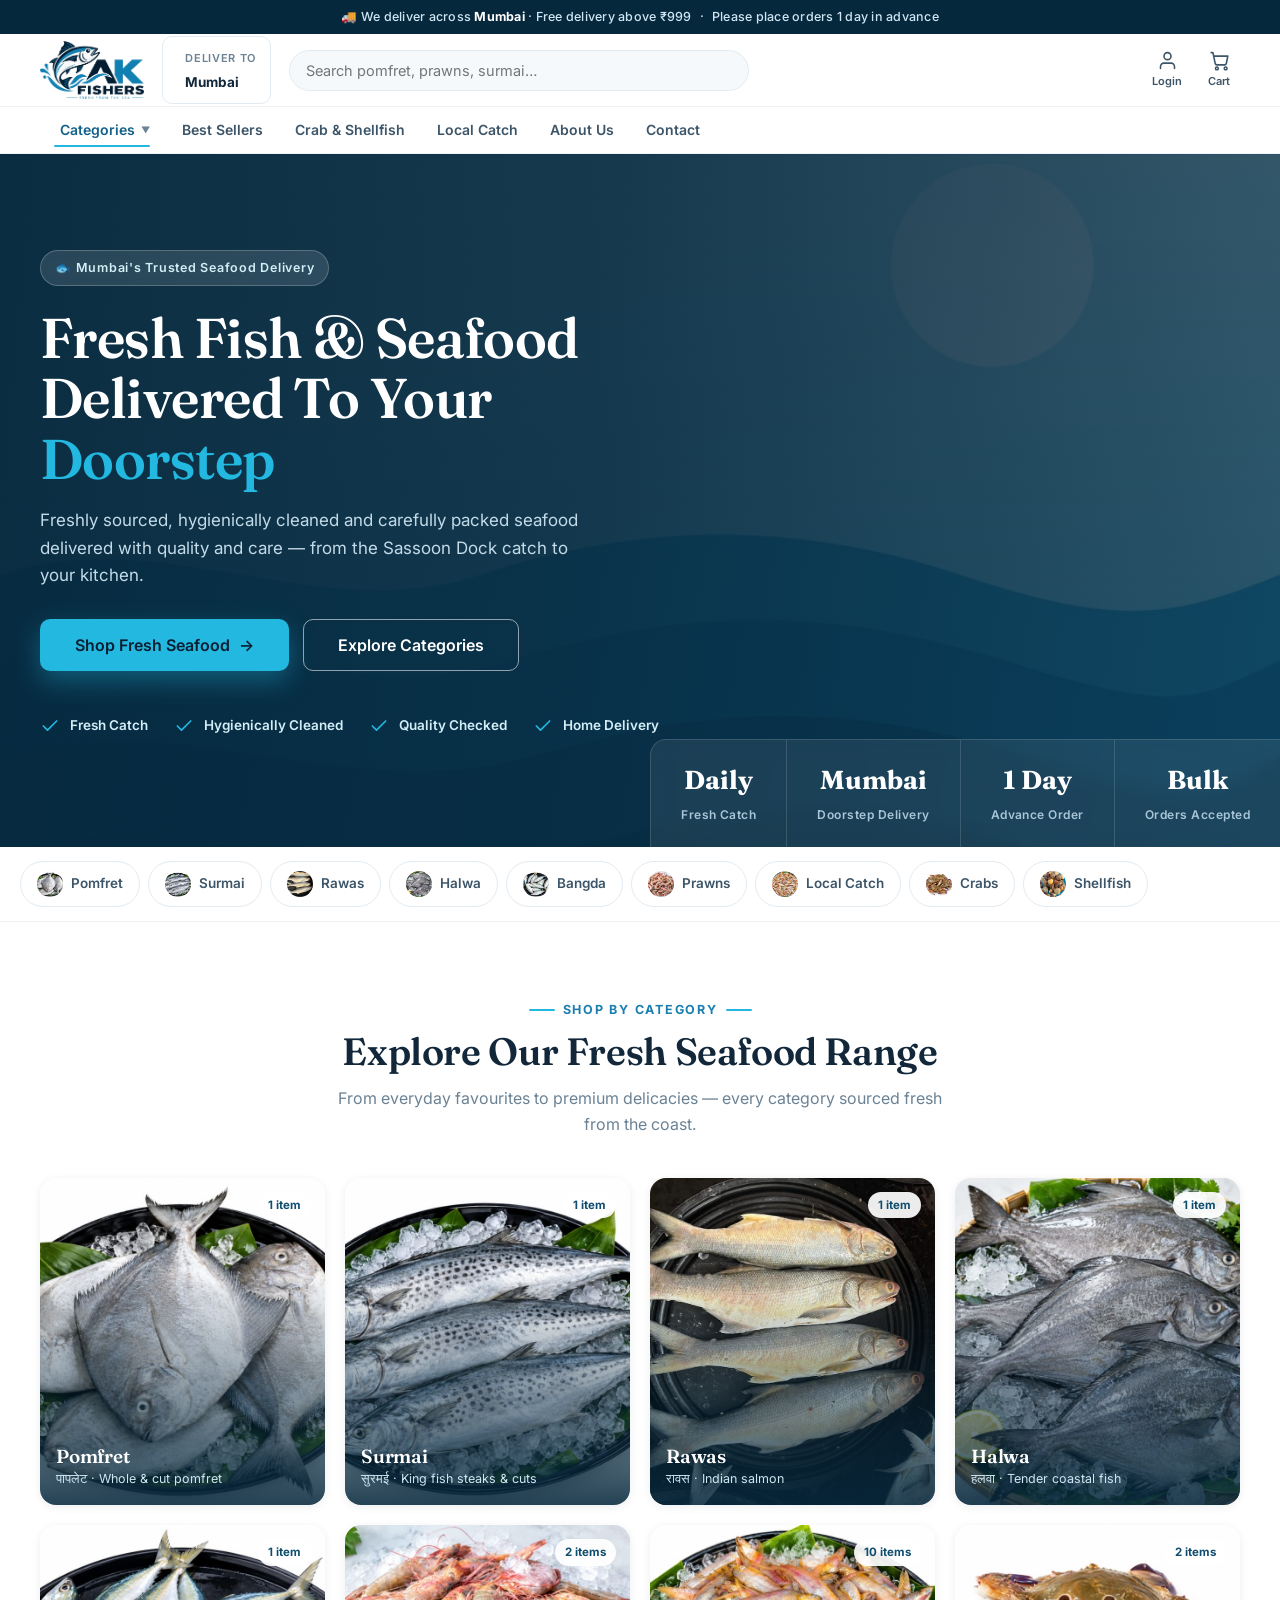
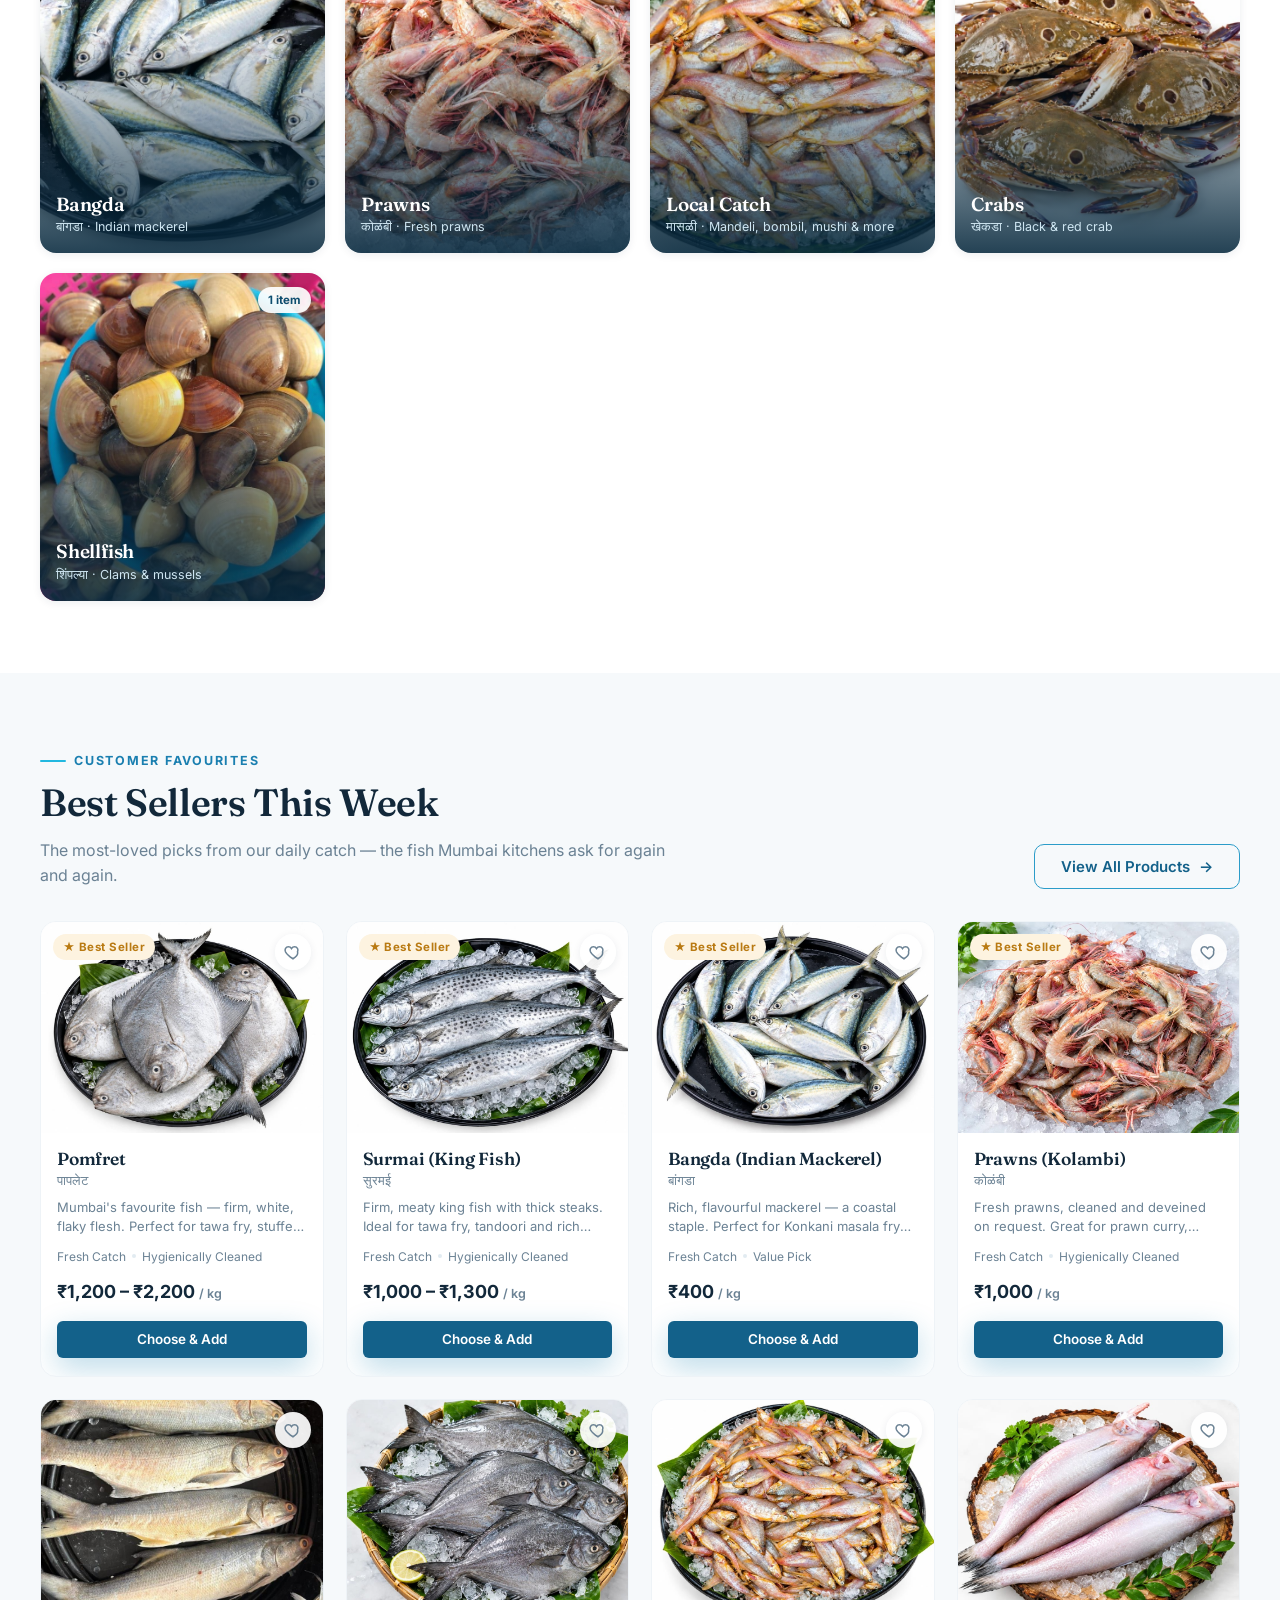
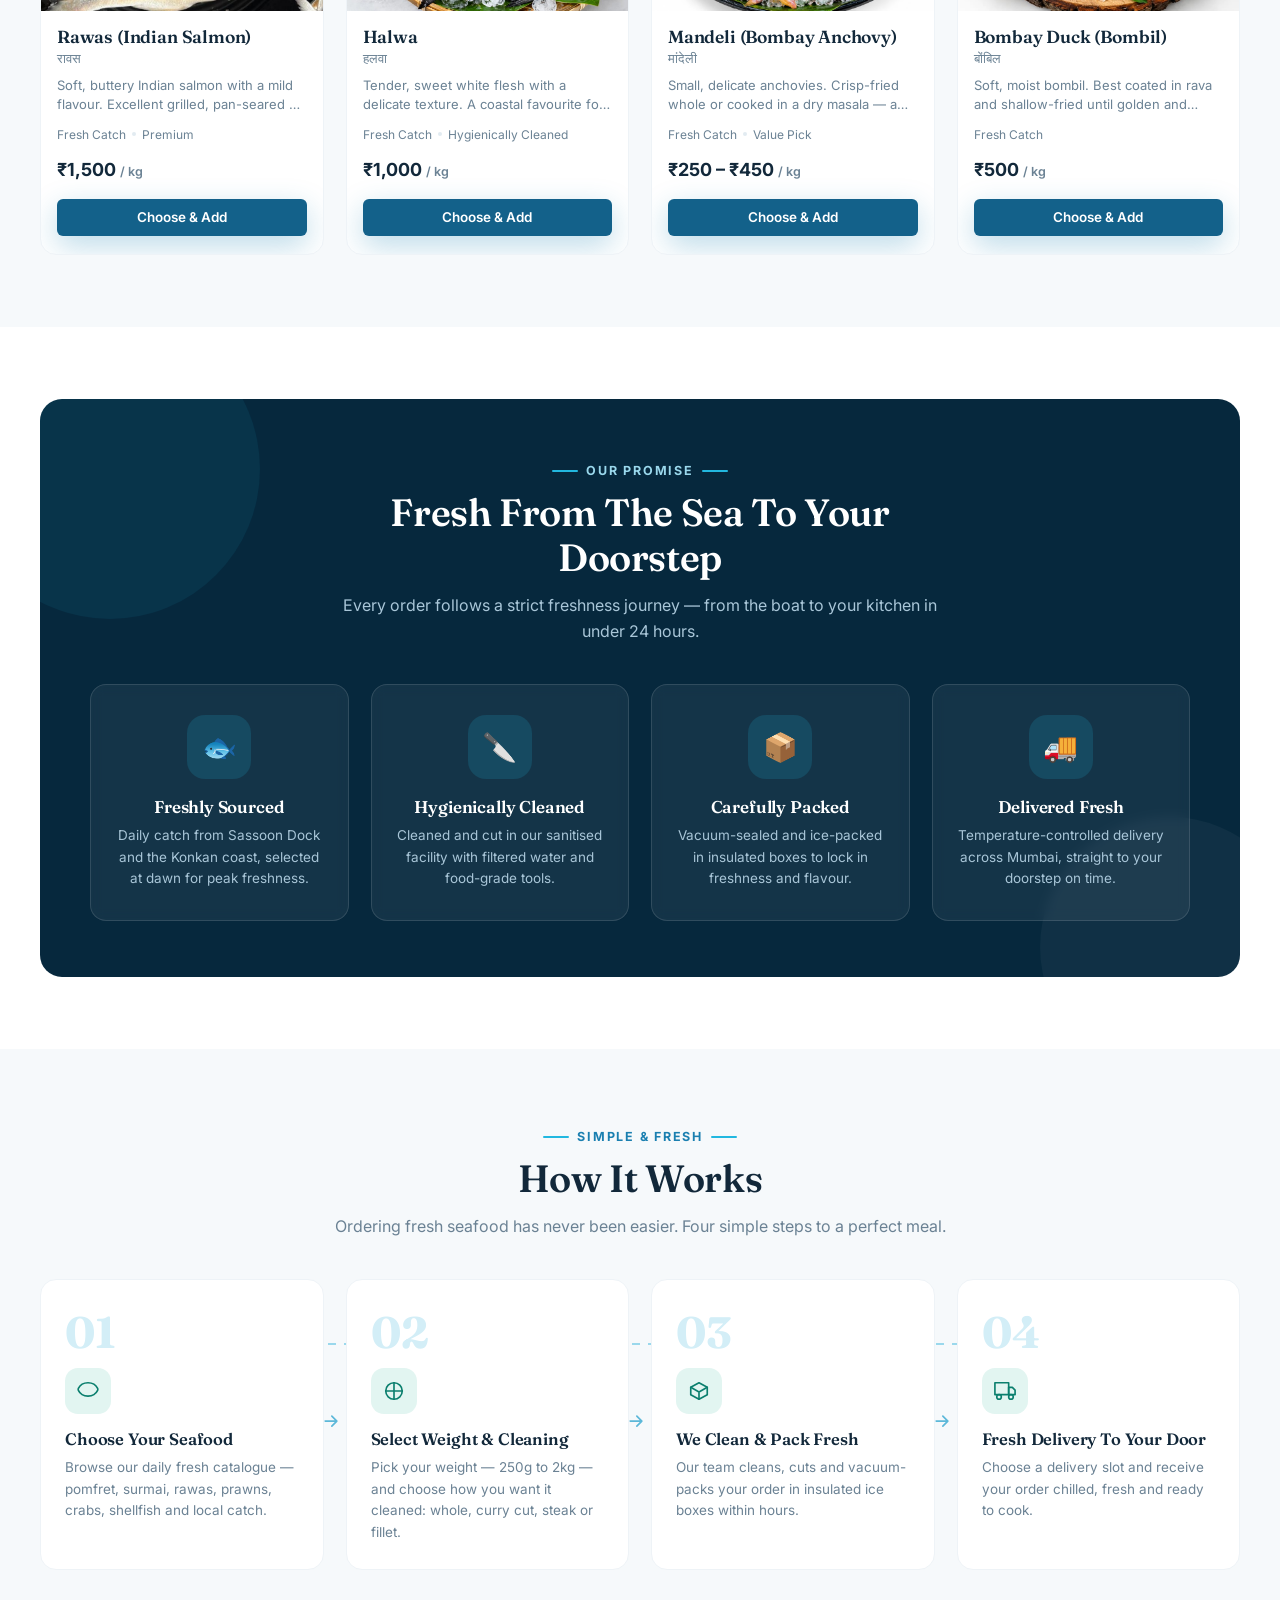
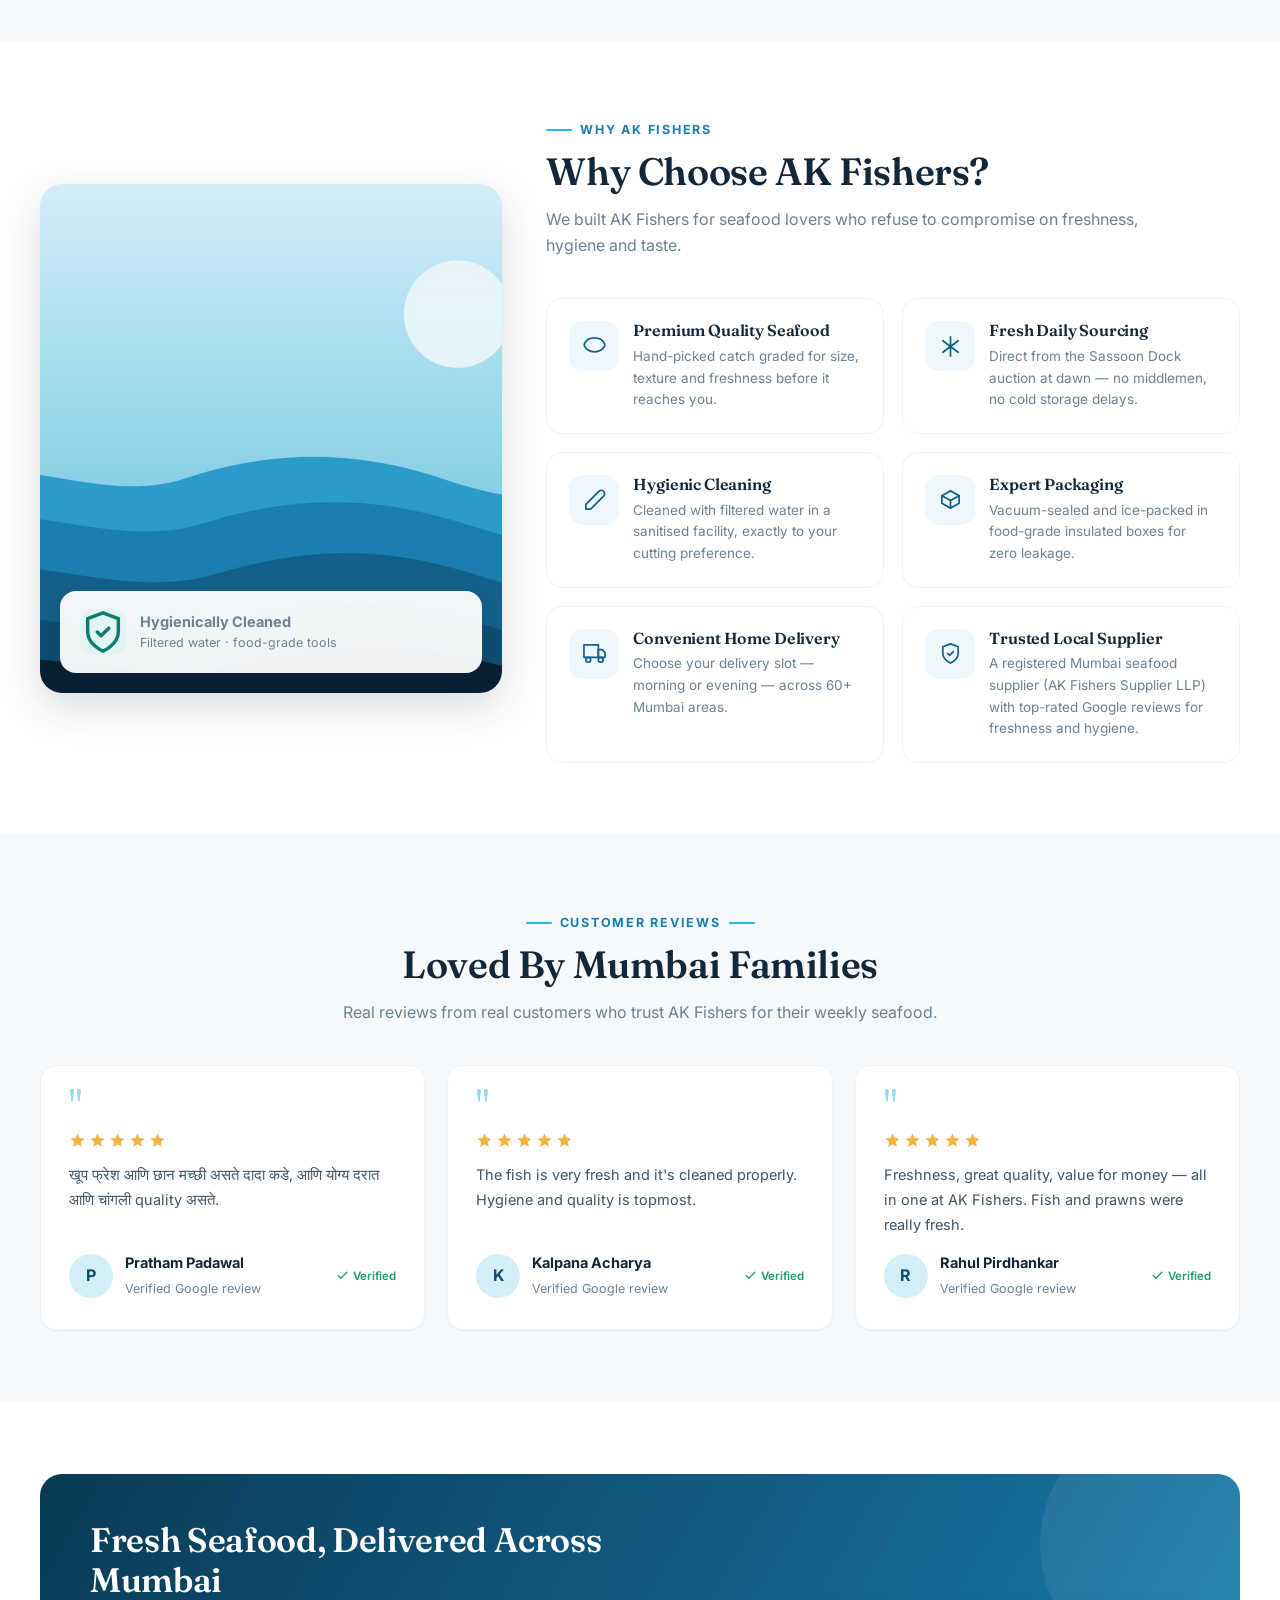
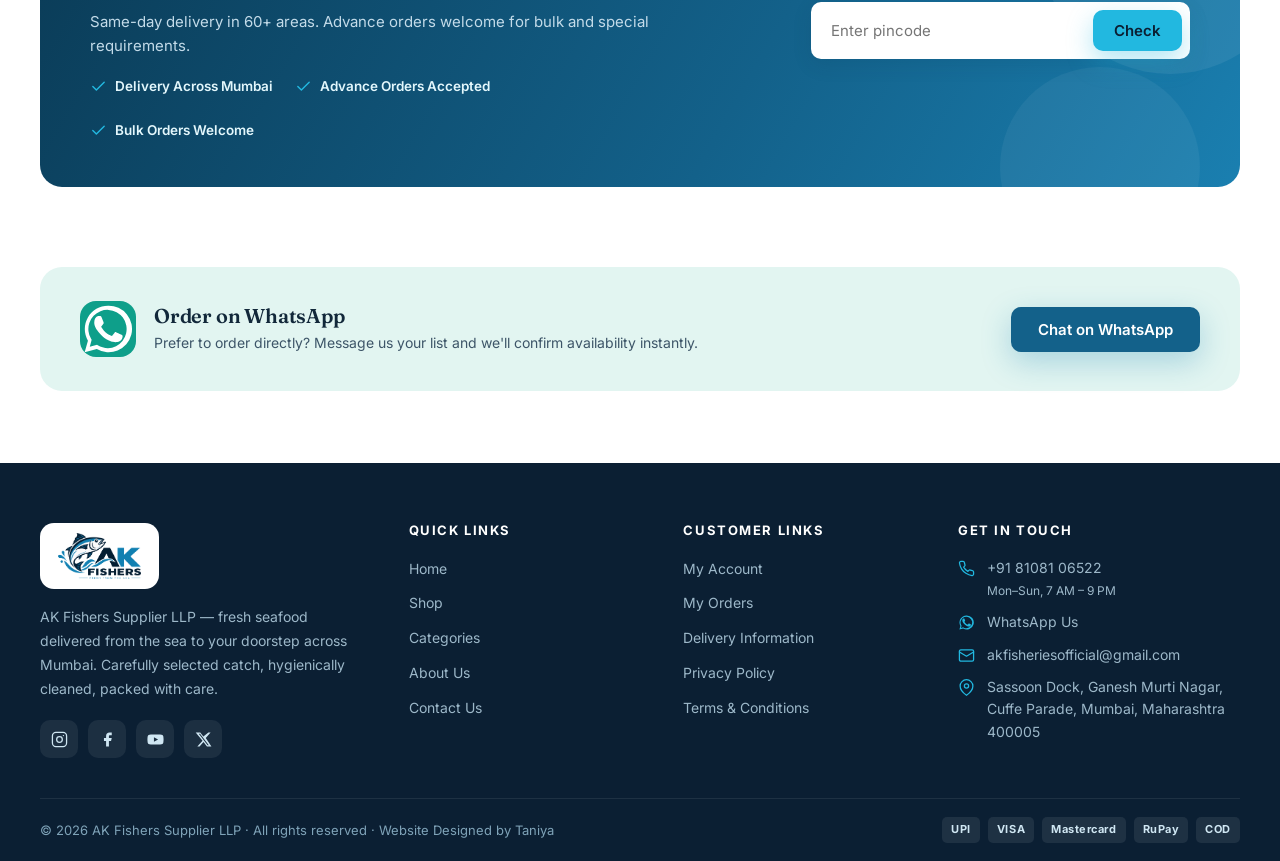
==== index.html @ d0e1d605 "Replace product photos with the new image set - new photos for Bangda, Halwa, Bombil, Crabs category" ====
<!DOCTYPE html>
<html lang="en">
<head>
  <meta charset="UTF-8">
  <meta name="viewport" content="width=device-width, initial-scale=1.0">
  <link rel="canonical" href="https://akfishers.com/">
  <meta name="robots" content="index, follow">
  <meta property="og:type" content="website">
  <meta property="og:site_name" content="AK Fishers">
  <meta property="og:locale" content="en_IN">
  <meta property="og:title" content="AK Fishers — Fresh Fish &amp; Seafood Delivery in Mumbai">
  <meta property="og:description" content="AK Fishers delivers fresh, hygienically cleaned fish and seafood across Mumbai. Pomfret, Surmai, Rawas, Prawns, Crabs &amp; more — Fresh From The Sea To Your Doorstep.">
  <meta property="og:url" content="https://akfishers.com/">
  <meta property="og:image" content="https://akfishers.com/assets/images/og-image.png?v=22">
  <meta property="og:image:width" content="1200">
  <meta property="og:image:height" content="630">
  <meta name="twitter:card" content="summary_large_image">
  <meta name="twitter:title" content="AK Fishers — Fresh Fish &amp; Seafood Delivery in Mumbai">
  <meta name="twitter:description" content="AK Fishers delivers fresh, hygienically cleaned fish and seafood across Mumbai. Pomfret, Surmai, Rawas, Prawns, Crabs &amp; more — Fresh From The Sea To Your Doorstep.">
  <meta name="twitter:image" content="https://akfishers.com/assets/images/og-image.png?v=22">
  <title>AK Fishers — Fresh Fish & Seafood Delivery in Mumbai</title>
  <meta name="description" content="AK Fishers delivers fresh, hygienically cleaned fish and seafood across Mumbai. Pomfret, Surmai, Rawas, Prawns, Crabs & more — Fresh From The Sea To Your Doorstep.">
  <link rel="icon" type="image/png" href="/assets/images/favicon.png?v=22">
  <link rel="apple-touch-icon" href="/assets/images/apple-touch-icon.png?v=22">
  <link rel="preconnect" href="https://fonts.googleapis.com">
  <link rel="preconnect" href="https://fonts.gstatic.com" crossorigin>
  <link href="https://fonts.googleapis.com/css2?family=Fraunces:opsz,wght@9..144,500;9..144,600;9..144,700&family=Inter:wght@400;500;600;700;800&display=swap" rel="stylesheet">
  <link rel="stylesheet" href="styles/shared.css?v=22">
  <link rel="stylesheet" href="styles/home.css?v=22">
  <script type="application/ld+json">
  {
    "@context": "https://schema.org",
    "@graph": [
      {
        "@type": "Organization",
        "@id": "https://akfishers.com/#organization",
        "name": "AK Fishers Supplier LLP",
        "alternateName": "AK Fishers",
        "url": "https://akfishers.com/",
        "logo": "https://akfishers.com/assets/images/logo.png",
        "image": "https://akfishers.com/assets/images/og-image.png",
        "email": "akfisheriesofficial@gmail.com",
        "telephone": "+91-81081-06522",
        "address": {
          "@type": "PostalAddress",
          "streetAddress": "Sassoon Dock, Ganesh Murti Nagar, Cuffe Parade",
          "addressLocality": "Mumbai",
          "addressRegion": "Maharashtra",
          "postalCode": "400005",
          "addressCountry": "IN"
        }
      },
      {
        "@type": "WebSite",
        "@id": "https://akfishers.com/#website",
        "name": "AK Fishers",
        "url": "https://akfishers.com/",
        "publisher": { "@id": "https://akfishers.com/#organization" },
        "inLanguage": "en-IN",
        "potentialAction": {
          "@type": "SearchAction",
          "target": {
            "@type": "EntryPoint",
            "urlTemplate": "https://akfishers.com/shop?q={search_term_string}"
          },
          "query-input": "required name=search_term_string"
        }
      }
    ]
  }
  </script>
</head>
<body>

  <header class="site-header"></header>

  <main>
    <!-- ================= HERO ================= -->
    <section class="hero">
      <div class="hero-bg">
        <img src="assets/images/sea.jpg" alt="Sea waves">
      </div>
      <div class="container">
        <div class="hero-inner">
          <span class="hero-kicker">🐟 Mumbai's Trusted Seafood Delivery</span>
          <h1>Fresh Fish &amp; Seafood Delivered To Your <span class="accent">Doorstep</span></h1>
          <p class="lead">Freshly sourced, hygienically cleaned and carefully packed seafood delivered with quality and care — from the Sassoon Dock catch to your kitchen.</p>
          <div class="hero-ctas">
            <a class="btn btn--aqua btn--lg" href="/shop">Shop Fresh Seafood <span>→</span></a>
            <a class="btn btn--outline-light btn--lg" href="#categories">Explore Categories</a>
          </div>
          <div class="hero-trust">
            <span class="ht"><svg viewBox="0 0 24 24" fill="none" stroke="currentColor" stroke-width="2" stroke-linecap="round" stroke-linejoin="round"><path d="M20 6L9 17l-5-5"/></svg> Fresh Catch</span>
            <span class="ht"><svg viewBox="0 0 24 24" fill="none" stroke="currentColor" stroke-width="2" stroke-linecap="round" stroke-linejoin="round"><path d="M20 6L9 17l-5-5"/></svg> Hygienically Cleaned</span>
            <span class="ht"><svg viewBox="0 0 24 24" fill="none" stroke="currentColor" stroke-width="2" stroke-linecap="round" stroke-linejoin="round"><path d="M20 6L9 17l-5-5"/></svg> Quality Checked</span>
            <span class="ht"><svg viewBox="0 0 24 24" fill="none" stroke="currentColor" stroke-width="2" stroke-linecap="round" stroke-linejoin="round"><path d="M20 6L9 17l-5-5"/></svg> Home Delivery</span>
          </div>
        </div>
      </div>
      <div class="hero-stats">
        <div class="hs"><b>Daily</b><span>Fresh Catch</span></div>
        <div class="hs"><b>Mumbai</b><span>Doorstep Delivery</span></div>
        <div class="hs"><b>1 Day</b><span>Advance Order</span></div>
        <div class="hs"><b>Bulk</b><span>Orders Accepted</span></div>
      </div>
    </section>

    <!-- ================= CATEGORY STRIP ================= -->
    <div class="cat-strip">
      <div class="container cat-strip-inner" id="catStrip"></div>
    </div>

    <!-- ================= SHOP BY CATEGORY ================= -->
    <section class="section" id="categories">
      <div class="container">
        <div class="section-head section-head--center">
          <span class="eyebrow">Shop By Category</span>
          <h2>Explore Our Fresh Seafood Range</h2>
          <p>From everyday favourites to premium delicacies — every category sourced fresh from the coast.</p>
        </div>
        <div class="cat-grid" id="catGrid"></div>
      </div>
    </section>

    <!-- ================= BEST SELLERS ================= -->
    <section class="section section--tint">
      <div class="container">
        <div class="bs-head">
          <div class="section-head">
            <span class="eyebrow">Customer Favourites</span>
            <h2>Best Sellers This Week</h2>
            <p>The most-loved picks from our daily catch — the fish Mumbai kitchens ask for again and again.</p>
          </div>
          <a class="btn btn--outline" href="/shop">View All Products <span>→</span></a>
        </div>
        <div class="product-grid" id="bestSellers"></div>
      </div>
    </section>

    <!-- ================= FRESHNESS PROMISE ================= -->
    <section class="section">
      <div class="container">
        <div class="promise-band">
          <div class="section-head section-head--center">
            <span class="eyebrow eyebrow--light">Our Promise</span>
            <h2>Fresh From The Sea To Your Doorstep</h2>
            <p>Every order follows a strict freshness journey — from the boat to your kitchen in under 24 hours.</p>
          </div>
          <div class="promise-grid">
            <div class="promise-card">
              <div class="pc-icon">🐟</div>
              <h3>Freshly Sourced</h3>
              <p>Daily catch from Sassoon Dock and the Konkan coast, selected at dawn for peak freshness.</p>
            </div>
            <div class="promise-card">
              <div class="pc-icon">🔪</div>
              <h3>Hygienically Cleaned</h3>
              <p>Cleaned and cut in our sanitised facility with filtered water and food-grade tools.</p>
            </div>
            <div class="promise-card">
              <div class="pc-icon">📦</div>
              <h3>Carefully Packed</h3>
              <p>Vacuum-sealed and ice-packed in insulated boxes to lock in freshness and flavour.</p>
            </div>
            <div class="promise-card">
              <div class="pc-icon">🚚</div>
              <h3>Delivered Fresh</h3>
              <p>Temperature-controlled delivery across Mumbai, straight to your doorstep on time.</p>
            </div>
          </div>
        </div>
      </div>
    </section>

    <!-- ================= HOW IT WORKS ================= -->
    <section class="section section--tint">
      <div class="container">
        <div class="section-head section-head--center">
          <span class="eyebrow">Simple &amp; Fresh</span>
          <h2>How It Works</h2>
          <p>Ordering fresh seafood has never been easier. Four simple steps to a perfect meal.</p>
        </div>
        <div class="steps-wrap">
          <div class="steps-line"></div>
          <div class="steps">
            <div class="step-card">
              <div class="step-icon"><svg viewBox="0 0 24 24" fill="none" stroke="currentColor" stroke-width="1.8" stroke-linecap="round" stroke-linejoin="round"><path d="M12 3C7 3 3.2 5.6 1.5 9.2c-.3.7-.3 1.5 0 2.2C3.2 15 7 17.6 12 17.6s8.8-2.6 10.5-6.2c.3-.7.3-1.5 0-2.2C20.8 5.6 17 3 12 3z"/></svg></div>
              <h3>Choose Your Seafood</h3>
              <p>Browse our daily fresh catalogue — pomfret, surmai, rawas, prawns, crabs, shellfish and local catch.</p>
              <span class="step-arrow"><svg viewBox="0 0 24 24" fill="none" stroke="currentColor" stroke-width="2" stroke-linecap="round" stroke-linejoin="round"><path d="M5 12h14M13 6l6 6-6 6"/></svg></span>
            </div>
            <div class="step-card">
              <div class="step-icon"><svg viewBox="0 0 24 24" fill="none" stroke="currentColor" stroke-width="1.8" stroke-linecap="round" stroke-linejoin="round"><path d="M12 3v18M3 12h18"/><circle cx="12" cy="12" r="9"/></svg></div>
              <h3>Select Weight &amp; Cleaning</h3>
              <p>Pick your weight — 250g to 2kg — and choose how you want it cleaned: whole, curry cut, steak or fillet.</p>
              <span class="step-arrow"><svg viewBox="0 0 24 24" fill="none" stroke="currentColor" stroke-width="2" stroke-linecap="round" stroke-linejoin="round"><path d="M5 12h14M13 6l6 6-6 6"/></svg></span>
            </div>
            <div class="step-card">
              <div class="step-icon"><svg viewBox="0 0 24 24" fill="none" stroke="currentColor" stroke-width="1.8" stroke-linecap="round" stroke-linejoin="round"><path d="M21 8l-9-5-9 5v8l9 5 9-5V8z"/><path d="M3 8l9 5 9-5M12 13v8"/></svg></div>
              <h3>We Clean &amp; Pack Fresh</h3>
              <p>Our team cleans, cuts and vacuum-packs your order in insulated ice boxes within hours.</p>
              <span class="step-arrow"><svg viewBox="0 0 24 24" fill="none" stroke="currentColor" stroke-width="2" stroke-linecap="round" stroke-linejoin="round"><path d="M5 12h14M13 6l6 6-6 6"/></svg></span>
            </div>
            <div class="step-card">
              <div class="step-icon"><svg viewBox="0 0 24 24" fill="none" stroke="currentColor" stroke-width="1.8" stroke-linecap="round" stroke-linejoin="round"><path d="M1 3h15v13H1z"/><path d="M16 8h4l3 3v5h-7V8z"/><circle cx="5.5" cy="18.5" r="2.5"/><circle cx="18.5" cy="18.5" r="2.5"/></svg></div>
              <h3>Fresh Delivery To Your Door</h3>
              <p>Choose a delivery slot and receive your order chilled, fresh and ready to cook.</p>
            </div>
          </div>
        </div>
      </div>
    </section>

    <!-- ================= WHY CHOOSE AK FISHERS ================= -->
    <section class="section">
      <div class="container">
        <div class="why-split">
          <div class="why-media">
            <img src="assets/images/sea.jpg" alt="Hygienically handled seafood">
            <div class="wm-badge">
              <span class="wmb-icon"><svg viewBox="0 0 24 24" fill="none" stroke="currentColor" stroke-width="1.8" stroke-linecap="round" stroke-linejoin="round"><path d="M12 22s8-3.5 8-10V5l-8-3-8 3v7c0 6.5 8 10 8 10z"/><path d="M9 12l2 2 4-4"/></svg></span>
              <span><b>Hygienically Cleaned</b><span>Filtered water · food-grade tools</span></span>
            </div>
          </div>
          <div>
            <div class="section-head">
              <span class="eyebrow">Why AK Fishers</span>
              <h2>Why Choose AK Fishers?</h2>
              <p>We built AK Fishers for seafood lovers who refuse to compromise on freshness, hygiene and taste.</p>
            </div>
            <div class="why-grid">
              <div class="why-card">
                <span class="wc-icon"><svg viewBox="0 0 24 24" fill="none" stroke="currentColor" stroke-width="1.8" stroke-linecap="round" stroke-linejoin="round"><path d="M12 3C7 3 3.2 5.6 1.5 9.2c-.3.7-.3 1.5 0 2.2C3.2 15 7 17.6 12 17.6s8.8-2.6 10.5-6.2c.3-.7.3-1.5 0-2.2C20.8 5.6 17 3 12 3z"/></svg></span>
                <div><h3>Premium Quality Seafood</h3><p>Hand-picked catch graded for size, texture and freshness before it reaches you.</p></div>
              </div>
              <div class="why-card">
                <span class="wc-icon"><svg viewBox="0 0 24 24" fill="none" stroke="currentColor" stroke-width="1.8" stroke-linecap="round" stroke-linejoin="round"><path d="M12 2v20M4 6l16 12M20 6L4 18"/></svg></span>
                <div><h3>Fresh Daily Sourcing</h3><p>Direct from the Sassoon Dock auction at dawn — no middlemen, no cold storage delays.</p></div>
              </div>
              <div class="why-card">
                <span class="wc-icon"><svg viewBox="0 0 24 24" fill="none" stroke="currentColor" stroke-width="1.8" stroke-linecap="round" stroke-linejoin="round"><path d="M3 17l13.5-13.5a3.5 3.5 0 0 1 5 5L8 22H3v-5z"/></svg></span>
                <div><h3>Hygienic Cleaning</h3><p>Cleaned with filtered water in a sanitised facility, exactly to your cutting preference.</p></div>
              </div>
              <div class="why-card">
                <span class="wc-icon"><svg viewBox="0 0 24 24" fill="none" stroke="currentColor" stroke-width="1.8" stroke-linecap="round" stroke-linejoin="round"><path d="M21 8l-9-5-9 5v8l9 5 9-5V8z"/><path d="M3 8l9 5 9-5M12 13v8"/></svg></span>
                <div><h3>Expert Packaging</h3><p>Vacuum-sealed and ice-packed in food-grade insulated boxes for zero leakage.</p></div>
              </div>
              <div class="why-card">
                <span class="wc-icon"><svg viewBox="0 0 24 24" fill="none" stroke="currentColor" stroke-width="1.8" stroke-linecap="round" stroke-linejoin="round"><path d="M1 3h15v13H1z"/><path d="M16 8h4l3 3v5h-7V8z"/><circle cx="5.5" cy="18.5" r="2.5"/><circle cx="18.5" cy="18.5" r="2.5"/></svg></span>
                <div><h3>Convenient Home Delivery</h3><p>Choose your delivery slot — morning or evening — across 60+ Mumbai areas.</p></div>
              </div>
              <div class="why-card">
                <span class="wc-icon"><svg viewBox="0 0 24 24" fill="none" stroke="currentColor" stroke-width="1.8" stroke-linecap="round" stroke-linejoin="round"><path d="M12 22s8-3.5 8-10V5l-8-3-8 3v7c0 6.5 8 10 8 10z"/><path d="M9 12l2 2 4-4"/></svg></span>
                <div><h3>Trusted Local Supplier</h3><p>A registered Mumbai seafood supplier (AK Fishers Supplier LLP) with top-rated Google reviews for freshness and hygiene.</p></div>
              </div>
            </div>
          </div>
        </div>
      </div>
    </section>

    <!-- ================= CUSTOMER REVIEWS ================= -->
    <section class="section testi-band">
      <div class="container">
        <div class="section-head section-head--center">
          <span class="eyebrow">Customer Reviews</span>
          <h2>Loved By Mumbai Families</h2>
          <p>Real reviews from real customers who trust AK Fishers for their weekly seafood.</p>
        </div>
        <div class="testi-grid" id="testiGrid"></div>
      </div>
    </section>

    <!-- ================= DELIVERY INFORMATION ================= -->
    <section class="section delivery-section">
      <div class="container">
        <div class="delivery-banner">
          <div class="db-content">
            <h2>Fresh Seafood, Delivered Across Mumbai</h2>
            <p>Same-day delivery in 60+ areas. Advance orders welcome for bulk and special requirements.</p>
            <ul class="db-points">
              <li><svg viewBox="0 0 24 24" fill="none" stroke="currentColor" stroke-width="2" stroke-linecap="round" stroke-linejoin="round"><path d="M20 6L9 17l-5-5"/></svg> Delivery Across Mumbai</li>
              <li><svg viewBox="0 0 24 24" fill="none" stroke="currentColor" stroke-width="2" stroke-linecap="round" stroke-linejoin="round"><path d="M20 6L9 17l-5-5"/></svg> Advance Orders Accepted</li>
              <li><svg viewBox="0 0 24 24" fill="none" stroke="currentColor" stroke-width="2" stroke-linecap="round" stroke-linejoin="round"><path d="M20 6L9 17l-5-5"/></svg> Bulk Orders Welcome</li>
            </ul>
          </div>
          <div class="db-cta">
            <div class="pincode-check">
              <input type="text" inputmode="numeric" maxlength="6" placeholder="Enter pincode" id="pinCheck" aria-label="Enter pincode">
              <button class="btn btn--aqua" id="pinCheckBtn">Check</button>
            </div>
            <div class="pincode-result" id="pinResult"></div>
          </div>
        </div>
      </div>
    </section>

    <!-- ================= WHATSAPP STRIP ================= -->
    <section class="section" style="padding-top:0">
      <div class="container">
        <div class="app-strip">
          <div style="display:flex;align-items:center;gap:18px">
            <span class="as-icon"><svg viewBox="0 0 24 24" fill="currentColor"><path d="M17.5 14.4c-.3-.2-1.8-.9-2-1-.3-.1-.5-.2-.7.2-.2.3-.8 1-.9 1.2-.2.2-.3.2-.6.1-.3-.2-1.3-.5-2.4-1.5-.9-.8-1.5-1.8-1.7-2.1-.2-.3 0-.5.1-.6l.5-.6c.1-.2.2-.3.3-.5.1-.2 0-.4 0-.5l-.9-2.2c-.2-.6-.5-.5-.7-.5h-.6c-.2 0-.5.1-.8.4-.3.3-1 1-1 2.5s1.1 2.9 1.2 3.1c.2.2 2.1 3.2 5.1 4.5.7.3 1.3.5 1.7.6.7.2 1.4.2 1.9.1.6-.1 1.8-.7 2-1.4.3-.7.3-1.3.2-1.4-.1-.2-.3-.3-.6-.4zM12 2a10 10 0 0 0-8.6 15L2 22l5.2-1.4A10 10 0 1 0 12 2zm0 18.2c-1.6 0-3.1-.4-4.4-1.2l-.3-.2-3.1.8.8-3-.2-.3A8.2 8.2 0 1 1 12 20.2z"/></svg></span>
            <div>
              <h3>Order on WhatsApp</h3>
              <p>Prefer to order directly? Message us your list and we'll confirm availability instantly.</p>
            </div>
          </div>
          <a class="btn btn--primary" href="https://wa.me/918108106522?text=Hi%20AK%20Fishers!%20I%27d%20like%20to%20place%20an%20order." target="_blank" rel="noopener">Chat on WhatsApp</a>
        </div>
      </div>
    </section>
  </main>

  <footer class="site-footer"></footer>

  <script src="scripts/products.js?v=22"></script>
  <script src="scripts/app.js?v=22"></script>
  <script>
    /* ---------- Homepage render ---------- */
    (function () {
      // Category strip
      var strip = document.getElementById("catStrip");
      if (strip) {
        strip.innerHTML = AKF_CATEGORIES.map(function (c) {
          return '<a href="/shop?cat=' + c.id + '"><img src="' + c.img + '" alt="">' + c.name + '</a>';
        }).join("");
      }

      // Category grid
      var grid = document.getElementById("catGrid");
      if (grid) {
        grid.innerHTML = AKF_CATEGORIES.map(akfCategoryCardHTML).join("");
      }

      // Best sellers
      var bs = document.getElementById("bestSellers");
      if (bs) {
        var best = AKF_PRODUCTS.filter(function (p) { return p.badge === "bestseller"; });
        if (best.length < 8) {
          best = best.concat(AKF_PRODUCTS.filter(function (p) { return p.badge !== "bestseller"; }));
        }
        bs.innerHTML = best.slice(0, 8).map(akfProductCardHTML).join("");
      }

      // Testimonials
      var tg = document.getElementById("testiGrid");
      if (tg) {
        tg.innerHTML = AKF_TESTIMONIALS.map(function (t) {
          return '<div class="testi-card">' +
            '<span class="t-quote">"</span>' +
            '<div class="t-stars">' + akfStars(t.rating) + '</div>' +
            '<p class="t-text">' + t.text + '</p>' +
            '<div class="t-person">' +
              '<span class="t-avatar">' + t.name.charAt(0) + '</span>' +
              '<span><span class="t-name">' + t.name + '</span><br><span class="t-area">' + t.area + '</span></span>' +
              '<span class="t-verified" style="margin-left:auto"><svg viewBox="0 0 24 24" fill="none" stroke="currentColor" stroke-width="2.5" stroke-linecap="round" stroke-linejoin="round"><path d="M20 6L9 17l-5-5"/></svg> Verified</span>' +
            '</div>' +
          '</div>';
        }).join("");
      }

      // Pincode check
      var pinBtn = document.getElementById("pinCheckBtn");
      var pinInput = document.getElementById("pinCheck");
      var pinResult = document.getElementById("pinResult");
      function checkPin() {
        var val = pinInput.value.trim();
        if (!/^\d{6}$/.test(val)) {
          pinResult.className = "pincode-result no";
          pinResult.textContent = "Please enter a valid 6-digit pincode.";
          return;
        }
        var area = akfFindArea(val);
        if (area) {
          pinResult.className = "pincode-result ok";
          pinResult.innerHTML = "✓ Delivery available in " + area.area + " — charges " + akfFormatINR(area.charge) + " (free above ₹999)";
          localStorage.setItem("akf_pincode", val);
        } else {
          pinResult.className = "pincode-result no";
          pinResult.textContent = "Sorry, we don't deliver to this pincode yet. Check back soon!";
        }
      }
      if (pinBtn) pinBtn.addEventListener("click", checkPin);
      if (pinInput) pinInput.addEventListener("keydown", function (e) { if (e.key === "Enter") checkPin(); });
    })();
  </script>
</body>
</html>
---- styles/shared.css ----
/* ============================================================
   AK FISHERS — Shared Design System
   Fresh From The Sea To Your Doorstep
   ============================================================ */

:root {
  /* Brand palette */
  --ocean-900: #06283d;
  --ocean-800: #0a3a55;
  --ocean-700: #0e4d6e;
  --ocean-600: #13618a;
  --ocean-500: #1a7fb0;
  --ocean-400: #2b9cc9;
  --ocean-300: #5cb8d9;
  --ocean-200: #9ad8ec;
  --ocean-100: #d3eef7;
  --ocean-50: #eef8fc;

  --navy: #0b1f33;
  --aqua: #22b8e0;
  --aqua-soft: #e3f7fc;

  --sea-green: #0e9f8a;
  --sea-green-dark: #0b7f6e;
  --sea-green-soft: #e2f5f1;

  --ink: #12283a;
  --ink-soft: #3d5568;
  --muted: #6b8294;
  --line: #e2ebf1;
  --line-soft: #eef3f7;

  --white: #ffffff;
  --off-white: #f6f9fb;
  --sand: #fbf7f0;

  --success: #1a9e6c;
  --warning: #e8a13c;
  --danger: #d64545;

  /* Typography */
  --font-display: "Fraunces", Georgia, "Times New Roman", serif;
  --font-body: "Inter", -apple-system, BlinkMacSystemFont, "Segoe UI", Roboto, sans-serif;

  /* Elevation */
  --shadow-xs: 0 1px 2px rgba(6, 40, 61, 0.06);
  --shadow-sm: 0 2px 8px rgba(6, 40, 61, 0.08);
  --shadow-md: 0 6px 20px rgba(6, 40, 61, 0.1);
  --shadow-lg: 0 14px 40px rgba(6, 40, 61, 0.16);
  --shadow-brand: 0 10px 30px rgba(18, 127, 176, 0.28);

  /* Radii */
  --r-sm: 6px;
  --r-md: 10px;
  --r-lg: 16px;
  --r-xl: 22px;
  --r-pill: 999px;

  /* Layout */
  --container: 1240px;
  --header-h: 72px;
  --header-h-mobile: 62px;
}

/* ---------- Reset ---------- */
*, *::before, *::after { box-sizing: border-box; margin: 0; padding: 0; }

html { scroll-behavior: smooth; -webkit-text-size-adjust: 100%; }

body {
  font-family: var(--font-body);
  color: var(--ink);
  background: var(--white);
  line-height: 1.6;
  font-size: 15.5px;
  -webkit-font-smoothing: antialiased;
  text-rendering: optimizeLegibility;
}

img { max-width: 100%; display: block; }
a { color: inherit; text-decoration: none; }
button { font-family: inherit; cursor: pointer; border: none; background: none; }
input, select, textarea { font-family: inherit; font-size: inherit; }
ul, ol { list-style: none; }

h1, h2, h3, h4 { font-family: var(--font-display); font-weight: 600; line-height: 1.18; color: var(--ink); letter-spacing: -0.01em; }

.container { width: 100%; max-width: var(--container); margin: 0 auto; padding: 0 20px; }

.section { padding: 72px 0; }
.section--tint { background: var(--off-white); }
.section--ocean { background: var(--ocean-900); color: #dcebf4; }
.section--sand { background: var(--sand); }

/* ---------- Typography helpers ---------- */
.eyebrow {
  display: inline-flex; align-items: center; gap: 8px;
  font-size: 12.5px; font-weight: 700; letter-spacing: 0.14em; text-transform: uppercase;
  color: var(--ocean-500);
}
.eyebrow::before { content: ""; width: 26px; height: 2px; background: var(--aqua); border-radius: 2px; }
.eyebrow--light { color: var(--ocean-200); }

.section-head { max-width: 640px; margin-bottom: 40px; }
.section-head h2 { font-size: clamp(26px, 3.4vw, 38px); margin: 10px 0 12px; }
.section-head p { color: var(--muted); font-size: 16px; }
.section-head--center { margin-left: auto; margin-right: auto; text-align: center; }
.section-head--center .eyebrow { justify-content: center; }
.section-head--center .eyebrow::after { content: ""; width: 26px; height: 2px; background: var(--aqua); border-radius: 2px; }

.section--ocean .section-head h2 { color: #fff; }
.section--ocean .section-head p { color: #a9c6d8; }

/* ---------- Buttons ---------- */
.btn {
  display: inline-flex; align-items: center; justify-content: center; gap: 9px;
  font-weight: 600; font-size: 15px; line-height: 1;
  padding: 14px 26px; border-radius: var(--r-md);
  transition: transform 0.15s ease, box-shadow 0.2s ease, background 0.2s ease, color 0.2s ease, border-color 0.2s ease;
  white-space: nowrap; border: 1.5px solid transparent;
}
.btn:active { transform: translateY(1px) scale(0.99); }

.btn--primary { background: var(--ocean-600); color: #fff; box-shadow: var(--shadow-brand); }
.btn--primary:hover { background: var(--ocean-700); box-shadow: 0 14px 34px rgba(18, 127, 176, 0.36); }

.btn--aqua { background: var(--aqua); color: var(--navy); box-shadow: 0 10px 26px rgba(34, 184, 224, 0.35); }
.btn--aqua:hover { background: #19a9d1; }

.btn--outline { background: transparent; color: var(--ocean-600); border-color: var(--ocean-400); }
.btn--outline:hover { background: var(--ocean-50); }

.btn--outline-light { background: transparent; color: #fff; border-color: rgba(255, 255, 255, 0.55); }
.btn--outline-light:hover { background: rgba(255, 255, 255, 0.1); }

.btn--white { background: #fff; color: var(--ocean-700); box-shadow: var(--shadow-md); }
.btn--white:hover { background: var(--ocean-50); }

.btn--ghost { background: transparent; color: var(--ink-soft); border-color: var(--line); }
.btn--ghost:hover { border-color: var(--ocean-400); color: var(--ocean-600); }

.btn--danger-ghost { background: transparent; color: var(--danger); border-color: #f0c4c4; }
.btn--danger-ghost:hover { background: #fdf1f1; }

.btn--sm { padding: 10px 16px; font-size: 13.5px; border-radius: var(--r-sm); }
.btn--lg { padding: 17px 34px; font-size: 16px; }
.btn--block { width: 100%; }
.btn[disabled] { opacity: 0.55; cursor: not-allowed; box-shadow: none; }

/* ---------- Badges / chips ---------- */
.badge {
  display: inline-flex; align-items: center; gap: 5px;
  font-size: 11.5px; font-weight: 700; letter-spacing: 0.04em;
  padding: 4px 10px; border-radius: var(--r-pill);
}
.badge--discount { background: #fdecec; color: var(--danger); }
.badge--new { background: var(--sea-green-soft); color: var(--sea-green-dark); }
.badge--bestseller { background: #fdf3e0; color: #b97a12; }
.badge--stock { background: var(--ocean-50); color: var(--ocean-600); }
.badge--soldout { background: #eef1f4; color: var(--muted); }

.chip {
  display: inline-flex; align-items: center; gap: 6px;
  font-size: 13px; font-weight: 600; color: var(--ink-soft);
  padding: 8px 14px; border-radius: var(--r-pill);
  border: 1.5px solid var(--line); background: #fff;
  transition: all 0.18s ease; cursor: pointer;
}
.chip:hover { border-color: var(--ocean-400); color: var(--ocean-600); }
.chip.active { background: var(--ocean-600); border-color: var(--ocean-600); color: #fff; }

/* ---------- Forms ---------- */
.field { margin-bottom: 18px; }
.field label { display: block; font-size: 13.5px; font-weight: 600; color: var(--ink-soft); margin-bottom: 7px; }
.field label .req { color: var(--danger); }
.field input, .field select, .field textarea {
  width: 100%; padding: 12px 14px;
  border: 1.5px solid var(--line); border-radius: var(--r-md);
  background: #fff; color: var(--ink); font-size: 15px;
  transition: border-color 0.18s ease, box-shadow 0.18s ease;
  outline: none;
}
.field input:focus, .field select:focus, .field textarea:focus {
  border-color: var(--ocean-400); box-shadow: 0 0 0 3px rgba(43, 156, 201, 0.15);
}
.field textarea { resize: vertical; min-height: 90px; }
.field .hint { font-size: 12.5px; color: var(--muted); margin-top: 5px; }
.field-error { font-size: 12.5px; color: var(--danger); margin-top: 5px; min-height: 0; }
.field.has-error input, .field.has-error select, .field.has-error textarea { border-color: var(--danger); }
.field.has-error input:focus { box-shadow: 0 0 0 3px rgba(214, 69, 69, 0.15); }
.btn.is-busy { color: transparent !important; pointer-events: none; position: relative; }
.btn.is-busy::after {
  content: ""; position: absolute; width: 16px; height: 16px;
  top: 50%; left: 50%; margin: -8px 0 0 -8px;
  border: 2px solid rgba(255, 255, 255, 0.55); border-top-color: #fff;
  border-radius: 50%; animation: akf-spin 0.6s linear infinite;
}
.btn--outline.is-busy::after, .btn--ghost.is-busy::after, .btn--white.is-busy::after {
  border-color: rgba(19, 97, 138, 0.35); border-top-color: var(--ocean-600);
}
@keyframes akf-spin { to { transform: rotate(360deg); } }
.form-alert { display: none; font-size: 13.5px; font-weight: 600; padding: 10px 13px; border-radius: var(--r-md); margin-bottom: 14px; }
.form-alert.err { display: block; background: #fdecec; color: var(--danger); }
.form-alert.ok { display: block; background: var(--sea-green-soft); color: var(--sea-green-dark); }
.field-row { display: grid; grid-template-columns: 1fr 1fr; gap: 14px; }
.field-row--3 { grid-template-columns: 1fr 1fr 1fr; }

.input-group { display: flex; }
.input-group input { border-radius: var(--r-md) 0 0 var(--r-md); }
.input-group .btn { border-radius: 0 var(--r-md) var(--r-md) 0; }

/* ---------- Header ---------- */
.site-header {
  position: sticky; top: 0; z-index: 1000;
  background: rgba(255, 255, 255, 0.96);
  backdrop-filter: blur(12px);
  border-bottom: 1px solid var(--line-soft);
  box-shadow: var(--shadow-xs);
}
.top-strip {
  background: var(--ocean-900); color: #cfe6f2;
  font-size: 12.5px; font-weight: 500; letter-spacing: 0.02em;
  padding: 7px 0; text-align: center;
}
.top-strip strong { color: #fff; }
.top-strip .strip-inner { display: flex; align-items: center; justify-content: center; gap: 8px; flex-wrap: wrap; }

.header-main { display: flex; align-items: center; gap: 18px; height: var(--header-h); }

.logo { display: flex; align-items: center; flex-shrink: 0; }

/* Brand logo image */
.logo-img { height: 58px; width: auto; display: block; }
.logo--footer .logo-img { height: 66px; background: #fff; padding: 10px 18px; border-radius: 14px; }

/* Location selector */
.loc-selector { display: flex; align-items: center; gap: 8px; padding: 8px 14px; border: 1.5px solid var(--line); border-radius: var(--r-md); cursor: pointer; transition: border-color 0.18s ease; background: #fff; }
.loc-selector:hover { border-color: var(--ocean-400); }
.loc-selector .loc-icon { color: var(--ocean-500); display: grid; place-items: center; }
.loc-selector .loc-label { font-size: 11px; color: var(--muted); font-weight: 600; text-transform: uppercase; letter-spacing: 0.06em; }
.loc-selector .loc-value { font-size: 13.5px; font-weight: 700; color: var(--ink); }

/* Search */
.header-search { flex: 1; max-width: 460px; position: relative; }
.header-search input {
  width: 100%; padding: 11px 42px 11px 16px;
  border: 1.5px solid var(--line); border-radius: var(--r-pill);
  background: var(--off-white); font-size: 14.5px; outline: none;
  transition: all 0.18s ease;
}
.header-search input:focus { border-color: var(--ocean-400); background: #fff; box-shadow: 0 0 0 3px rgba(43, 156, 201, 0.12); }
.header-search .search-icon { position: absolute; right: 14px; top: 50%; transform: translateY(-50%); color: var(--ocean-500); display: grid; place-items: center; }
.search-suggest { position: absolute; top: calc(100% + 8px); left: 0; right: 0; background: #fff; border-radius: var(--r-md); box-shadow: var(--shadow-lg); border: 1px solid var(--line-soft); overflow: hidden; display: none; z-index: 60; }
.search-suggest.open { display: block; }
.search-suggest a { display: flex; align-items: center; gap: 12px; padding: 10px 16px; font-size: 14px; color: var(--ink-soft); }
.search-suggest a:hover { background: var(--ocean-50); }
.search-suggest a img { width: 38px; height: 38px; border-radius: 8px; object-fit: cover; }
.search-suggest .s-name { font-weight: 600; color: var(--ink); }
.search-suggest .s-marathi { font-size: 12px; color: var(--muted); }

/* Header actions */
.header-actions { display: flex; align-items: center; gap: 6px; margin-left: auto; }
.h-action {
  display: flex; flex-direction: column; align-items: center; gap: 2px;
  padding: 7px 10px; border-radius: var(--r-md); color: var(--ink-soft);
  font-size: 11px; font-weight: 600; transition: background 0.15s ease, color 0.15s ease;
  position: relative;
}
.h-action:hover { background: var(--ocean-50); color: var(--ocean-600); }
.h-action svg { width: 21px; height: 21px; }
.h-action .cart-count {
  position: absolute; top: 2px; right: 4px;
  min-width: 18px; height: 18px; padding: 0 4px;
  background: var(--danger); color: #fff; font-size: 10.5px; font-weight: 700;
  border-radius: var(--r-pill); display: grid; place-items: center;
  border: 2px solid #fff;
}
.h-action--mobile { display: none; }

/* Nav bar */
.nav-bar { border-top: 1px solid var(--line-soft); background: #fff; }
.nav-inner { display: flex; align-items: center; gap: 4px; height: 46px; }
.nav-link {
  display: inline-flex; align-items: center; gap: 6px;
  padding: 8px 14px; font-size: 14px; font-weight: 600; color: var(--ink-soft);
  border-radius: var(--r-sm); transition: all 0.15s ease; position: relative;
}
.nav-link:hover { color: var(--ocean-600); background: var(--ocean-50); }
.nav-link.active { color: var(--ocean-600); }
.nav-link.active::after { content: ""; position: absolute; left: 14px; right: 14px; bottom: 2px; height: 2px; background: var(--aqua); border-radius: 2px; }
.nav-link .caret { font-size: 9px; color: var(--muted); }

/* Mega menu */
.mega { position: relative; }
.mega-panel {
  position: absolute; top: calc(100% + 10px); left: 0; width: 760px;
  background: #fff; border-radius: var(--r-lg); box-shadow: var(--shadow-lg);
  border: 1px solid var(--line-soft); padding: 22px;
  display: none; z-index: 90;
}
.mega:hover .mega-panel, .mega:focus-within .mega-panel { display: grid; }
.mega-panel { grid-template-columns: repeat(3, 1fr); gap: 8px 20px; }
.mega-panel a { display: flex; align-items: center; gap: 10px; padding: 9px 10px; border-radius: var(--r-sm); font-size: 14px; font-weight: 600; color: var(--ink-soft); }
.mega-panel a:hover { background: var(--ocean-50); color: var(--ocean-600); }
.mega-panel a img { width: 40px; height: 40px; border-radius: 9px; object-fit: cover; }
.mega-panel a small { display: block; font-size: 11.5px; font-weight: 500; color: var(--muted); }

/* Mobile menu */
.mobile-menu {
  position: fixed; inset: 0; z-index: 1100; visibility: hidden; opacity: 0;
  transition: opacity 0.25s ease, visibility 0.25s ease;
}
.mobile-menu.open { visibility: visible; opacity: 1; }
.mobile-menu .mm-backdrop { position: absolute; inset: 0; background: rgba(6, 40, 61, 0.55); backdrop-filter: blur(3px); }
.mobile-menu .mm-panel {
  position: absolute; top: 0; bottom: 0; left: 0; width: min(340px, 88vw);
  background: #fff; overflow-y: auto; padding: 20px;
  transform: translateX(-100%); transition: transform 0.3s cubic-bezier(0.22, 1, 0.36, 1);
  box-shadow: var(--shadow-lg);
}
.mobile-menu.open .mm-panel { transform: translateX(0); }
.mm-head { display: flex; align-items: center; justify-content: space-between; margin-bottom: 18px; }
.mm-close { width: 38px; height: 38px; border-radius: var(--r-md); display: grid; place-items: center; background: var(--off-white); color: var(--ink-soft); }
.mm-search { position: relative; margin-bottom: 16px; }
.mm-search input { width: 100%; padding: 11px 14px; border: 1.5px solid var(--line); border-radius: var(--r-md); background: var(--off-white); font-size: 14.5px; outline: none; }
.mm-group { margin-bottom: 18px; }
.mm-group h4 { font-family: var(--font-body); font-size: 11.5px; font-weight: 700; letter-spacing: 0.12em; text-transform: uppercase; color: var(--muted); margin-bottom: 8px; }
.mm-group a { display: flex; align-items: center; gap: 12px; padding: 11px 8px; border-radius: var(--r-sm); font-size: 15px; font-weight: 600; color: var(--ink); }
.mm-group a:hover { background: var(--ocean-50); color: var(--ocean-600); }
.mm-group a img { width: 34px; height: 34px; border-radius: 8px; object-fit: cover; flex-shrink: 0; }
.mm-group a svg { width: 20px; height: 20px; flex-shrink: 0; color: var(--ocean-500); }
.mm-group a .mm-arrow { margin-left: auto; color: var(--muted); font-size: 12px; }
.mm-divider { height: 1px; background: var(--line-soft); margin: 14px 0; }

/* ---------- Footer ---------- */
.site-footer { background: var(--navy); color: #b9cddb; }
.footer-top { padding: 60px 0 40px; display: grid; grid-template-columns: 1.4fr 1fr 1fr 1.2fr; gap: 40px; }
.footer-brand p { margin: 16px 0 20px; font-size: 14px; line-height: 1.7; color: #9db8c9; }
.footer-social { display: flex; gap: 10px; }
.footer-social a {
  width: 38px; height: 38px; border-radius: var(--r-md);
  background: rgba(255, 255, 255, 0.07); display: grid; place-items: center;
  color: #cfe6f2; transition: all 0.18s ease;
}
.footer-social a:hover { background: var(--aqua); color: var(--navy); transform: translateY(-2px); }
.footer-social svg { width: 17px; height: 17px; }

.footer-col h4 { font-family: var(--font-body); color: #fff; font-size: 13px; font-weight: 700; letter-spacing: 0.12em; text-transform: uppercase; margin-bottom: 18px; }
.footer-col ul li { margin-bottom: 10px; }
.footer-col ul a { font-size: 14px; color: #9db8c9; transition: color 0.15s ease, padding-left 0.15s ease; }
.footer-col ul a:hover { color: var(--aqua); padding-left: 4px; }

.footer-contact li { display: flex; gap: 12px; margin-bottom: 14px; font-size: 14px; color: #9db8c9; }
.footer-contact svg { width: 17px; height: 17px; color: var(--aqua); flex-shrink: 0; margin-top: 3px; }
.footer-contact a:hover { color: var(--aqua); }

.footer-bottom { border-top: 1px solid rgba(255, 255, 255, 0.08); padding: 18px 0; display: flex; align-items: center; justify-content: space-between; gap: 14px; flex-wrap: wrap; font-size: 13px; color: #7fa3b8; }
.footer-bottom .pay-badges { display: flex; gap: 8px; align-items: center; }
.footer-bottom .pay-badges span { font-size: 11px; font-weight: 700; letter-spacing: 0.05em; padding: 4px 9px; border-radius: 5px; background: rgba(255,255,255,0.08); color: #cfe6f2; }

/* ---------- Product cards ---------- */
.product-grid { display: grid; grid-template-columns: repeat(4, 1fr); gap: 22px; }
.product-card {
  background: #fff; border: 1px solid var(--line-soft); border-radius: var(--r-lg);
  overflow: hidden; transition: transform 0.22s ease, box-shadow 0.22s ease, border-color 0.22s ease;
  display: flex; flex-direction: column; position: relative;
}
.product-card:hover { transform: translateY(-4px); box-shadow: var(--shadow-lg); border-color: var(--ocean-200); }
.product-card .pc-media { position: relative; aspect-ratio: 4 / 3; overflow: hidden; background: var(--off-white); }
.product-card .pc-media img { width: 100%; height: 100%; object-fit: cover; transition: transform 0.5s ease; }
.product-card:hover .pc-media img { transform: scale(1.05); }
.product-card .pc-badges { position: absolute; top: 12px; left: 12px; display: flex; flex-direction: column; gap: 6px; z-index: 2; }
.product-card .pc-wish {
  position: absolute; top: 12px; right: 12px; z-index: 2;
  width: 36px; height: 36px; border-radius: 50%;
  background: rgba(255, 255, 255, 0.92); display: grid; place-items: center;
  color: var(--muted); box-shadow: var(--shadow-sm); transition: all 0.18s ease;
}
.product-card .pc-wish:hover { color: var(--danger); transform: scale(1.08); }
.product-card .pc-wish.active { color: var(--danger); }
.product-card .pc-wish svg { width: 18px; height: 18px; }
.product-card .pc-body { padding: 16px 16px 18px; display: flex; flex-direction: column; flex: 1; }
.product-card .pc-name { font-family: var(--font-display); font-size: 17.5px; font-weight: 600; color: var(--ink); }
.product-card .pc-marathi { font-size: 12.5px; color: var(--muted); font-weight: 500; margin-top: 1px; }
.product-card .pc-desc { font-size: 13px; color: var(--muted); margin-top: 7px; line-height: 1.5; display: -webkit-box; -webkit-line-clamp: 2; -webkit-box-orient: vertical; overflow: hidden; }
.product-card .pc-meta { display: flex; align-items: center; gap: 6px; margin-top: 10px; font-size: 12px; color: var(--muted); flex-wrap: wrap; }
.product-card .pc-meta .dot { width: 4px; height: 4px; border-radius: 50%; background: var(--line); }
.product-card .pc-price-row { display: flex; align-items: baseline; flex-wrap: wrap; gap: 4px 8px; margin-top: 12px; }
.product-card .pc-price { font-size: 18px; font-weight: 700; color: var(--ink); white-space: nowrap; }
.product-card .pc-price small { font-size: 12.5px; font-weight: 600; color: var(--muted); white-space: nowrap; }
.product-card .pc-price-old { font-size: 13px; color: var(--muted); text-decoration: line-through; }
.product-card .pc-actions { display: flex; gap: 8px; margin-top: auto; padding-top: 14px; }
.product-card .pc-actions .btn { flex: 1; padding: 11px 12px; font-size: 13.5px; }
.product-card .pc-actions .btn--qty { flex: 0 0 auto; width: 42px; padding: 0; font-size: 18px; font-weight: 700; }

/* ---------- Category cards ---------- */
.cat-grid { display: grid; grid-template-columns: repeat(4, 1fr); gap: 20px; }
.cat-card {
  position: relative; border-radius: var(--r-lg); overflow: hidden;
  aspect-ratio: 4 / 4.6; display: block; isolation: isolate;
  box-shadow: var(--shadow-sm); transition: transform 0.25s ease, box-shadow 0.25s ease;
}
.cat-card:hover { transform: translateY(-5px); box-shadow: var(--shadow-lg); }
.cat-card img { position: absolute; inset: 0; width: 100%; height: 100%; object-fit: cover; z-index: -2; transition: transform 0.6s ease; }
.cat-card:hover img { transform: scale(1.07); }
.cat-card::after { content: ""; position: absolute; inset: 0; z-index: -1; background: linear-gradient(180deg, rgba(6, 40, 61, 0) 30%, rgba(6, 40, 61, 0.88) 100%); }
.cat-card .cc-label { position: absolute; left: 16px; right: 16px; bottom: 16px; color: #fff; }
.cat-card .cc-label h3 { font-family: var(--font-display); font-size: 19px; color: #fff; }
.cat-card .cc-label p { font-size: 12.5px; color: #cfe6f2; margin-top: 2px; }
.cat-card .cc-count { position: absolute; top: 14px; right: 14px; background: rgba(255,255,255,0.92); color: var(--ocean-700); font-size: 11.5px; font-weight: 700; padding: 4px 10px; border-radius: var(--r-pill); }

/* ---------- Hero ---------- */
.hero { position: relative; background: var(--ocean-900); color: #fff; overflow: hidden; }
.hero-bg { position: absolute; inset: 0; z-index: 0; }
.hero-bg img { width: 100%; height: 100%; object-fit: cover; opacity: 0.42; }
.hero-bg::after { content: ""; position: absolute; inset: 0; background: linear-gradient(100deg, rgba(6, 40, 61, 0.94) 0%, rgba(6, 40, 61, 0.78) 45%, rgba(6, 40, 61, 0.35) 100%); }
.hero-inner { position: relative; z-index: 1; padding: 96px 0 110px; max-width: 660px; }
.hero .hero-kicker { display: inline-flex; align-items: center; gap: 8px; background: rgba(255,255,255,0.12); border: 1px solid rgba(255,255,255,0.22); padding: 7px 14px; border-radius: var(--r-pill); font-size: 12.5px; font-weight: 600; letter-spacing: 0.06em; color: #d3eef7; margin-bottom: 22px; backdrop-filter: blur(4px); }
.hero h1 { font-size: clamp(34px, 5vw, 56px); color: #fff; line-height: 1.08; margin-bottom: 18px; }
.hero h1 .accent { color: var(--aqua); }
.hero p.lead { font-size: 17px; color: #c3dbe9; max-width: 540px; margin-bottom: 30px; }
.hero-ctas { display: flex; gap: 14px; flex-wrap: wrap; margin-bottom: 44px; }
.hero-trust { display: flex; gap: 26px; flex-wrap: wrap; }
.hero-trust .ht { display: flex; align-items: center; gap: 10px; font-size: 13.5px; font-weight: 600; color: #d3eef7; }
.hero-trust .ht svg { width: 20px; height: 20px; color: var(--aqua); flex-shrink: 0; }
.hero-stats { position: absolute; right: 0; bottom: 0; z-index: 1; display: flex; gap: 0; background: rgba(255,255,255,0.08); backdrop-filter: blur(10px); border-radius: var(--r-lg) 0 0 0; border-top: 1px solid rgba(255,255,255,0.14); border-left: 1px solid rgba(255,255,255,0.14); }
.hero-stats .hs { padding: 20px 30px; text-align: center; }
.hero-stats .hs + .hs { border-left: 1px solid rgba(255,255,255,0.14); }
.hero-stats .hs b { display: block; font-family: var(--font-display); font-size: 26px; color: #fff; }
.hero-stats .hs span { font-size: 12px; color: #a9c6d8; font-weight: 600; letter-spacing: 0.04em; }

/* ---------- Freshness promise ---------- */
.promise-grid { display: grid; grid-template-columns: repeat(4, 1fr); gap: 22px; }
.promise-card {
  background: #fff; border: 1px solid var(--line-soft); border-radius: var(--r-lg);
  padding: 30px 24px; text-align: center; transition: transform 0.22s ease, box-shadow 0.22s ease;
}
.promise-card:hover { transform: translateY(-4px); box-shadow: var(--shadow-md); }
.promise-card .pc-icon {
  width: 64px; height: 64px; margin: 0 auto 18px; border-radius: 18px;
  background: var(--ocean-50); color: var(--ocean-600);
  display: grid; place-items: center; font-size: 28px;
}
.promise-card h3 { font-size: 17px; margin-bottom: 8px; }
.promise-card p { font-size: 13.5px; color: var(--muted); line-height: 1.6; }

/* ---------- How it works ---------- */
.steps { display: grid; grid-template-columns: repeat(4, 1fr); gap: 22px; counter-reset: step; }
.step-card { position: relative; background: #fff; border-radius: var(--r-lg); padding: 30px 24px 26px; border: 1px solid var(--line-soft); }
.step-card::before {
  counter-increment: step; content: counter(step, decimal-leading-zero);
  font-family: var(--font-display); font-size: 44px; font-weight: 700;
  color: var(--ocean-100); line-height: 1; display: block; margin-bottom: 14px;
}
.step-card .step-icon { width: 46px; height: 46px; border-radius: 13px; background: var(--sea-green-soft); color: var(--sea-green-dark); display: grid; place-items: center; margin-bottom: 16px; }
.step-card .step-icon svg { width: 22px; height: 22px; }
.step-card h3 { font-size: 16.5px; margin-bottom: 7px; }
.step-card p { font-size: 13.5px; color: var(--muted); line-height: 1.6; }
.step-card .step-arrow { position: absolute; top: 50%; right: -18px; transform: translateY(-50%); color: var(--ocean-300); z-index: 2; }
.step-card .step-arrow svg { width: 20px; height: 20px; }

/* ---------- Why choose ---------- */
.why-grid { display: grid; grid-template-columns: repeat(2, 1fr); gap: 18px; }
.why-card { display: flex; align-items: flex-start; gap: 14px; background: #fff; border: 1px solid var(--line-soft); border-radius: var(--r-lg); padding: 22px; transition: transform 0.2s ease, box-shadow 0.2s ease; }
.why-card:hover { transform: translateY(-3px); box-shadow: var(--shadow-md); }
.why-card .wc-icon { width: 50px; height: 50px; flex-shrink: 0; border-radius: 14px; background: var(--ocean-50); color: var(--ocean-600); display: grid; place-items: center; }
.why-card .wc-icon svg { width: 23px; height: 23px; }
.why-card h3 { font-size: 16px; margin-bottom: 6px; }
.why-card p { font-size: 13.5px; color: var(--muted); line-height: 1.6; }

/* ---------- Testimonials ---------- */
.testi-grid { display: grid; grid-template-columns: repeat(3, 1fr); gap: 22px; }
.testi-card { background: #fff; border: 1px solid var(--line-soft); border-radius: var(--r-lg); padding: 28px; display: flex; flex-direction: column; gap: 14px; box-shadow: var(--shadow-xs); }
.testi-card .t-stars { display: flex; gap: 3px; color: #f5b342; }
.testi-card .t-stars svg { width: 17px; height: 17px; }
.testi-card .t-text { font-size: 14.5px; color: var(--ink-soft); line-height: 1.7; flex: 1; }
.testi-card .t-person { display: flex; align-items: center; gap: 12px; }
.testi-card .t-avatar { width: 44px; height: 44px; border-radius: 50%; background: var(--ocean-100); color: var(--ocean-700); display: grid; place-items: center; font-weight: 700; font-size: 16px; }
.testi-card .t-name { font-weight: 700; font-size: 14.5px; color: var(--ink); }
.testi-card .t-area { font-size: 12.5px; color: var(--muted); }
.testi-card .t-verified { display: inline-flex; align-items: center; gap: 4px; font-size: 11.5px; color: var(--success); font-weight: 600; }
.testi-card .t-verified svg { width: 13px; height: 13px; }

/* ---------- Delivery banner ---------- */
.delivery-banner { background: linear-gradient(120deg, var(--ocean-800), var(--ocean-600) 60%, var(--ocean-500)); border-radius: var(--r-xl); padding: 46px 50px; display: flex; align-items: center; justify-content: space-between; gap: 30px; flex-wrap: wrap; color: #fff; position: relative; overflow: hidden; }
.delivery-banner::before { content: ""; position: absolute; right: -60px; top: -60px; width: 260px; height: 260px; border-radius: 50%; background: rgba(255,255,255,0.07); }
.delivery-banner::after { content: ""; position: absolute; right: 40px; bottom: -80px; width: 200px; height: 200px; border-radius: 50%; background: rgba(255,255,255,0.05); }
.delivery-banner .db-content { position: relative; z-index: 1; max-width: 560px; }
.delivery-banner h2 { color: #fff; font-size: clamp(24px, 3vw, 34px); margin-bottom: 10px; }
.delivery-banner p { color: #c3dbe9; font-size: 15px; }
.delivery-banner .db-points { display: flex; gap: 22px; flex-wrap: wrap; margin-top: 18px; }
.delivery-banner .db-points li { display: flex; align-items: center; gap: 8px; font-size: 13.5px; font-weight: 600; color: #e3f7fc; }
.delivery-banner .db-points svg { width: 17px; height: 17px; color: var(--aqua); }
.delivery-banner .db-cta { position: relative; z-index: 1; }

/* ---------- Pincode checker ---------- */
.pincode-check { display: flex; gap: 10px; background: #fff; padding: 8px; border-radius: var(--r-md); box-shadow: var(--shadow-md); max-width: 420px; }
.pincode-check input { flex: 1; border: none; outline: none; padding: 10px 12px; font-size: 15px; }
.pincode-check .btn { padding: 12px 20px; }
.pincode-result { margin-top: 12px; font-size: 13.5px; font-weight: 600; display: none; padding: 9px 13px; border-radius: var(--r-md); }
.pincode-result.ok { color: var(--sea-green-dark); background: var(--sea-green-soft); display: block; }
.pincode-result.no { color: var(--danger); background: #fdecec; display: block; }

/* ---------- Breadcrumbs ---------- */
.breadcrumbs { padding: 18px 0; font-size: 13px; color: var(--muted); }
.breadcrumbs a { color: var(--ocean-600); font-weight: 600; }
.breadcrumbs a:hover { text-decoration: underline; }
.breadcrumbs .sep { margin: 0 8px; color: var(--line); }

/* ---------- Page hero (inner pages) ---------- */
.page-hero { background: linear-gradient(120deg, var(--ocean-900), var(--ocean-700)); color: #fff; padding: 52px 0; position: relative; overflow: hidden; }
.page-hero::after { content: ""; position: absolute; right: -80px; top: -80px; width: 320px; height: 320px; border-radius: 50%; background: rgba(255,255,255,0.05); }
.page-hero::before { content: ""; position: absolute; left: 30%; bottom: -120px; width: 260px; height: 260px; border-radius: 50%; background: rgba(34,184,224,0.08); }
.page-hero h1 { color: #fff; font-size: clamp(28px, 3.6vw, 40px); margin-bottom: 8px; }
.page-hero p { color: #b9d4e4; font-size: 15.5px; max-width: 560px; }
.page-hero .ph-meta { display: flex; gap: 20px; margin-top: 16px; flex-wrap: wrap; }
.page-hero .ph-meta span { display: inline-flex; align-items: center; gap: 7px; font-size: 13px; font-weight: 600; color: #d3eef7; }
.page-hero .ph-meta svg { width: 16px; height: 16px; color: var(--aqua); }

/* ---------- Shop layout ---------- */
.shop-layout { display: grid; grid-template-columns: 260px 1fr; gap: 30px; align-items: start; }
.filter-panel { position: sticky; top: calc(var(--header-h) + 60px); background: #fff; border: 1px solid var(--line-soft); border-radius: var(--r-lg); padding: 22px; }
.filter-group { padding: 16px 0; border-bottom: 1px solid var(--line-soft); }
.filter-group:last-child { border-bottom: none; }
.filter-group h4 { font-family: var(--font-body); font-size: 13px; font-weight: 700; letter-spacing: 0.08em; text-transform: uppercase; color: var(--ink); margin-bottom: 12px; }
.filter-group .f-item { display: flex; align-items: center; gap: 10px; padding: 6px 0; font-size: 14px; color: var(--ink-soft); cursor: pointer; }
.filter-group .f-item input { accent-color: var(--ocean-600); width: 16px; height: 16px; }
.filter-group .f-item .f-count { margin-left: auto; font-size: 12px; color: var(--muted); }
.filter-group .f-item:hover { color: var(--ocean-600); }
.filter-actions { display: flex; gap: 8px; margin-top: 14px; }

.shop-toolbar { display: flex; align-items: center; justify-content: space-between; gap: 14px; margin-bottom: 20px; flex-wrap: wrap; }
.shop-toolbar .st-left { display: flex; align-items: center; gap: 12px; }
.shop-toolbar .st-count { font-size: 14px; color: var(--muted); }
.shop-toolbar .st-count b { color: var(--ink); }
.shop-toolbar select { padding: 10px 14px; border: 1.5px solid var(--line); border-radius: var(--r-md); background: #fff; font-size: 14px; font-weight: 600; color: var(--ink-soft); outline: none; cursor: pointer; }
.mobile-filter-btn { display: none; }

/* ---------- Product detail ---------- */
.pd-layout { display: grid; grid-template-columns: 1.05fr 1fr; gap: 44px; align-items: start; }
.pd-gallery { position: sticky; top: calc(var(--header-h) + 30px); }
.pd-main-img { border-radius: var(--r-lg); overflow: hidden; aspect-ratio: 4 / 3.4; background: var(--off-white); position: relative; }
.pd-main-img img { width: 100%; height: 100%; object-fit: cover; }
.pd-main-img .pd-badges { position: absolute; top: 16px; left: 16px; display: flex; gap: 8px; z-index: 2; }
.pd-thumbs { display: grid; grid-template-columns: repeat(4, 1fr); gap: 10px; margin-top: 12px; }
.pd-thumbs button { border-radius: var(--r-md); overflow: hidden; aspect-ratio: 1; border: 2px solid transparent; transition: border-color 0.18s ease; background: var(--off-white); }
.pd-thumbs button.active { border-color: var(--ocean-500); }
.pd-thumbs img { width: 100%; height: 100%; object-fit: cover; }

.pd-info h1 { font-size: clamp(26px, 3vw, 34px); margin-bottom: 4px; }
.pd-marathi { font-size: 15px; color: var(--muted); font-weight: 600; margin-bottom: 12px; }
.pd-rating { display: flex; align-items: center; gap: 10px; margin-bottom: 14px; flex-wrap: wrap; }
.pd-rating .stars { display: flex; gap: 2px; color: #f5b342; }
.pd-rating .stars svg { width: 16px; height: 16px; }
.pd-rating .r-num { font-weight: 700; font-size: 14px; }
.pd-rating .r-count { font-size: 13px; color: var(--muted); }
.pd-desc { color: var(--ink-soft); font-size: 15px; line-height: 1.7; margin-bottom: 18px; }
.pd-fresh { display: flex; gap: 14px; flex-wrap: wrap; margin-bottom: 22px; }
.pd-fresh li { display: inline-flex; align-items: center; gap: 7px; font-size: 12.5px; font-weight: 600; color: var(--sea-green-dark); background: var(--sea-green-soft); padding: 6px 12px; border-radius: var(--r-pill); }
.pd-fresh svg { width: 14px; height: 14px; }

.pd-price-block { background: var(--off-white); border: 1px solid var(--line-soft); border-radius: var(--r-lg); padding: 20px; margin-bottom: 22px; }
.pd-price-block .pp-row { display: flex; align-items: baseline; gap: 10px; }
.pd-price-block .pp-now { font-size: 28px; font-weight: 800; color: var(--ink); }
.pd-price-block .pp-now small { font-size: 14px; font-weight: 600; color: var(--muted); }
.pd-price-block .pp-old { font-size: 16px; color: var(--muted); text-decoration: line-through; }
.pd-price-block .pp-save { font-size: 13px; font-weight: 700; color: var(--success); }
.pd-price-block .pp-note { font-size: 12.5px; color: var(--muted); margin-top: 6px; }

.option-block { margin-bottom: 22px; }
.option-block > h4 { font-family: var(--font-body); font-size: 13.5px; font-weight: 700; margin-bottom: 10px; display: flex; align-items: center; justify-content: space-between; }
.option-block > h4 .ob-hint { font-size: 12px; color: var(--muted); font-weight: 500; }
.option-grid { display: grid; grid-template-columns: repeat(4, 1fr); gap: 10px; }
.option-grid--cut { grid-template-columns: repeat(3, 1fr); }
.option-pill {
  border: 1.5px solid var(--line); border-radius: var(--r-md); padding: 12px 10px;
  text-align: center; cursor: pointer; transition: all 0.16s ease; background: #fff;
}
.option-pill .op-main { font-size: 14.5px; font-weight: 700; color: var(--ink); }
.option-pill .op-sub { font-size: 11.5px; color: var(--muted); margin-top: 2px; }
.option-pill:hover { border-color: var(--ocean-400); }
.option-pill.active { border-color: var(--ocean-600); background: var(--ocean-50); box-shadow: 0 0 0 3px rgba(43,156,201,0.12); }
.option-pill.active .op-main { color: var(--ocean-700); }

.qty-row { display: flex; align-items: center; gap: 14px; margin-bottom: 22px; }
.qty-stepper { display: inline-flex; align-items: center; border: 1.5px solid var(--line); border-radius: var(--r-md); overflow: hidden; }
.qty-stepper button { width: 42px; height: 46px; font-size: 19px; font-weight: 700; color: var(--ocean-600); background: var(--off-white); transition: background 0.15s ease; }
.qty-stepper button:hover { background: var(--ocean-100); }
.qty-stepper .qty-val { width: 52px; text-align: center; font-weight: 700; font-size: 16px; }
.pd-ctas { display: flex; gap: 12px; margin-bottom: 24px; flex-wrap: wrap; }
.pd-ctas .btn { flex: 1; min-width: 170px; padding: 16px 20px; }
.pd-ctas #wishBtn { flex: 0 0 auto; min-width: 0; gap: 7px; }

.pd-info-cards { display: grid; grid-template-columns: 1fr 1fr; gap: 14px; margin-bottom: 26px; }
.pd-info-card { display: flex; gap: 12px; background: var(--off-white); border: 1px solid var(--line-soft); border-radius: var(--r-md); padding: 14px 16px; }
.pd-info-card svg { width: 20px; height: 20px; color: var(--ocean-500); flex-shrink: 0; margin-top: 2px; }
.pd-info-card b { display: block; font-size: 13.5px; color: var(--ink); }
.pd-info-card span { font-size: 12.5px; color: var(--muted); }

.pd-tabs { margin-top: 60px; }
.pd-tabs .tabs-nav { display: flex; gap: 4px; border-bottom: 2px solid var(--line-soft); margin-bottom: 26px; overflow-x: auto; }
.pd-tabs .tabs-nav button { padding: 12px 20px; font-size: 14.5px; font-weight: 700; color: var(--muted); border-bottom: 2.5px solid transparent; margin-bottom: -2px; white-space: nowrap; transition: all 0.16s ease; }
.pd-tabs .tabs-nav button.active { color: var(--ocean-600); border-bottom-color: var(--aqua); }
.tab-panel { display: none; }
.tab-panel.active { display: block; }
.tab-panel p { color: var(--ink-soft); font-size: 15px; line-height: 1.75; max-width: 780px; }
.tab-panel ul { margin-top: 12px; }
.tab-panel ul li { display: flex; gap: 10px; padding: 7px 0; font-size: 14.5px; color: var(--ink-soft); }
.tab-panel ul li::before { content: "✓"; color: var(--sea-green); font-weight: 700; }

/* ---------- Cart ---------- */
.cart-layout { display: grid; grid-template-columns: 1fr 380px; gap: 30px; align-items: start; }
.cart-items { background: #fff; border: 1px solid var(--line-soft); border-radius: var(--r-lg); overflow: hidden; }
.cart-item { display: grid; grid-template-columns: 110px 1fr auto; gap: 18px; padding: 20px; border-bottom: 1px solid var(--line-soft); align-items: center; }
.cart-item:last-child { border-bottom: none; }
.cart-item img { width: 110px; height: 92px; object-fit: cover; border-radius: var(--r-md); }
.cart-item .ci-name { font-family: var(--font-display); font-size: 16.5px; font-weight: 600; }
.cart-item .ci-meta { font-size: 13px; color: var(--muted); margin-top: 4px; display: flex; gap: 8px; flex-wrap: wrap; }
.cart-item .ci-meta .cm-tag { background: var(--ocean-50); color: var(--ocean-700); font-weight: 600; padding: 2px 9px; border-radius: var(--r-pill); font-size: 12px; }
.cart-item .ci-price { font-weight: 700; font-size: 16px; margin-top: 8px; }
.cart-item .ci-right { display: flex; flex-direction: column; align-items: flex-end; gap: 12px; }
.cart-item .ci-remove { font-size: 12.5px; color: var(--danger); font-weight: 600; display: inline-flex; align-items: center; gap: 5px; }
.cart-item .ci-remove:hover { text-decoration: underline; }

.cart-summary { background: #fff; border: 1px solid var(--line-soft); border-radius: var(--r-lg); padding: 24px; position: sticky; top: calc(var(--header-h) + 30px); }
.cart-summary h3 { font-size: 19px; margin-bottom: 18px; }
.cs-row { display: flex; justify-content: space-between; padding: 9px 0; font-size: 14.5px; color: var(--ink-soft); }
.cs-row.cs-total { border-top: 1.5px dashed var(--line); margin-top: 10px; padding-top: 16px; font-size: 17px; font-weight: 800; color: var(--ink); }
.cs-row.cs-free { color: var(--success); font-weight: 700; }
.cs-note { font-size: 12.5px; color: var(--muted); background: var(--off-white); border-radius: var(--r-md); padding: 12px 14px; margin-top: 14px; line-height: 1.6; }
.cs-coupon { display: flex; gap: 8px; margin: 14px 0; }
.cs-coupon input { flex: 1; padding: 10px 12px; border: 1.5px dashed var(--ocean-300); border-radius: var(--r-md); font-size: 13.5px; outline: none; text-transform: uppercase; letter-spacing: 0.04em; }
.cs-coupon input:focus { border-color: var(--ocean-500); }
.coupon-applied { display: flex; align-items: center; justify-content: space-between; background: var(--sea-green-soft); color: var(--sea-green-dark); font-size: 13px; font-weight: 700; padding: 10px 14px; border-radius: var(--r-md); margin-bottom: 12px; }
.coupon-applied button { color: var(--danger); font-weight: 700; font-size: 12.5px; }

.empty-state { text-align: center; padding: 70px 20px; }
.empty-state .es-icon { width: 90px; height: 90px; margin: 0 auto 22px; border-radius: 50%; background: var(--ocean-50); color: var(--ocean-400); display: grid; place-items: center; }
.empty-state .es-icon svg { width: 42px; height: 42px; }
.empty-state h3 { font-size: 22px; margin-bottom: 8px; }
.empty-state p { color: var(--muted); margin-bottom: 24px; }

/* ---------- Checkout ---------- */
.checkout-layout { display: grid; grid-template-columns: 1fr 400px; gap: 30px; align-items: start; }
.checkout-card { background: #fff; border: 1px solid var(--line-soft); border-radius: var(--r-lg); padding: 26px; margin-bottom: 22px; }
.checkout-card > h3 { display: flex; align-items: center; gap: 12px; font-size: 18px; margin-bottom: 20px; }
.checkout-card > h3 .cc-num { width: 30px; height: 30px; border-radius: 50%; background: var(--ocean-600); color: #fff; font-family: var(--font-body); font-size: 14px; font-weight: 700; display: grid; place-items: center; flex-shrink: 0; }
.checkout-card > h3 .cc-num.done { background: var(--success); }

.pay-options { display: grid; grid-template-columns: 1fr 1fr; gap: 12px; }
.pay-option { border: 1.5px solid var(--line); border-radius: var(--r-md); padding: 16px; cursor: pointer; display: flex; align-items: center; gap: 12px; transition: all 0.16s ease; }
.pay-option:hover { border-color: var(--ocean-400); }
.pay-option.active { border-color: var(--ocean-600); background: var(--ocean-50); box-shadow: 0 0 0 3px rgba(43,156,201,0.12); }
.pay-option .po-icon { width: 40px; height: 40px; border-radius: 10px; background: #fff; border: 1px solid var(--line-soft); display: grid; place-items: center; color: var(--ocean-600); }
.pay-option .po-icon svg { width: 20px; height: 20px; }
.pay-option b { display: block; font-size: 14.5px; }
.pay-option span { font-size: 12px; color: var(--muted); }

.slot-grid { display: grid; grid-template-columns: repeat(3, 1fr); gap: 10px; }
.slot-pill { border: 1.5px solid var(--line); border-radius: var(--r-md); padding: 12px 8px; text-align: center; cursor: pointer; transition: all 0.16s ease; background: #fff; }
.slot-pill .sp-time { font-weight: 700; font-size: 14px; }
.slot-pill .sp-tag { font-size: 11px; color: var(--muted); margin-top: 2px; }
.slot-pill:hover { border-color: var(--ocean-400); }
.slot-pill.active { border-color: var(--ocean-600); background: var(--ocean-50); }
.slot-pill.disabled { opacity: 0.45; cursor: not-allowed; }

.order-summary-items { max-height: 320px; overflow-y: auto; padding-right: 6px; }
.os-item { display: flex; gap: 12px; padding: 12px 0; border-bottom: 1px solid var(--line-soft); }
.os-item img { width: 56px; height: 56px; border-radius: var(--r-sm); object-fit: cover; }
.os-item .osi-name { font-size: 14px; font-weight: 700; }
.os-item .osi-meta { font-size: 12px; color: var(--muted); margin-top: 2px; }
.os-item .osi-price { margin-left: auto; font-weight: 700; font-size: 14px; white-space: nowrap; }

/* ---------- Auth pages ---------- */
.auth-layout { display: grid; grid-template-columns: 1fr 1fr; min-height: calc(100vh - var(--header-h)); }
.auth-visual { position: relative; background: var(--ocean-900); color: #fff; display: flex; flex-direction: column; justify-content: flex-end; padding: 60px; overflow: hidden; }
.auth-visual img { position: absolute; inset: 0; width: 100%; height: 100%; object-fit: cover; opacity: 0.4; }
.auth-visual::after { content: ""; position: absolute; inset: 0; background: linear-gradient(180deg, rgba(6,40,61,0.2), rgba(6,40,61,0.92)); }
.auth-visual .av-content { position: relative; z-index: 1; max-width: 460px; }
.auth-visual h2 { color: #fff; font-size: 32px; margin-bottom: 12px; }
.auth-visual p { color: #c3dbe9; font-size: 15.5px; }
.auth-visual .av-points { margin-top: 22px; display: grid; gap: 10px; }
.auth-visual .av-points li { display: flex; align-items: center; gap: 10px; font-size: 14px; font-weight: 600; color: #d3eef7; }
.auth-visual .av-points svg { width: 18px; height: 18px; color: var(--aqua); }
.auth-form-wrap { display: flex; align-items: center; justify-content: center; padding: 50px 24px; background: var(--off-white); }
.auth-card { width: 100%; max-width: 440px; background: #fff; border: 1px solid var(--line-soft); border-radius: var(--r-xl); padding: 40px; box-shadow: var(--shadow-md); }
.auth-card h1 { font-size: 26px; margin-bottom: 6px; }
.auth-card .auth-sub { color: var(--muted); font-size: 14px; margin-bottom: 26px; }
.auth-alt { text-align: center; font-size: 14px; color: var(--muted); margin-top: 20px; }
.auth-alt a { color: var(--ocean-600); font-weight: 700; }
.auth-alt a:hover { text-decoration: underline; }
.otp-row { display: flex; gap: 10px; justify-content: center; margin: 20px 0; }
.otp-row input { width: 48px; height: 56px; text-align: center; font-size: 22px; font-weight: 700; border: 1.5px solid var(--line); border-radius: var(--r-md); outline: none; }
.otp-row input:focus { border-color: var(--ocean-500); box-shadow: 0 0 0 3px rgba(43,156,201,0.15); }

/* ---------- Account dashboard ---------- */
.acct-layout { display: grid; grid-template-columns: 270px 1fr; gap: 30px; align-items: start; }
.acct-side { background: #fff; border: 1px solid var(--line-soft); border-radius: var(--r-lg); overflow: hidden; position: sticky; top: calc(var(--header-h) + 30px); }
.acct-side .as-user { padding: 22px; background: var(--ocean-900); color: #fff; display: flex; align-items: center; gap: 14px; }
.acct-side .as-avatar { width: 48px; height: 48px; border-radius: 50%; background: var(--aqua); color: var(--navy); font-weight: 800; font-size: 18px; display: grid; place-items: center; }
.acct-side .as-name { font-weight: 700; font-size: 15px; }
.acct-side .as-mail { font-size: 12px; color: #a9c6d8; }
.acct-side nav a { display: flex; align-items: center; gap: 12px; padding: 13px 22px; font-size: 14px; font-weight: 600; color: var(--ink-soft); border-left: 3px solid transparent; transition: all 0.15s ease; }
.acct-side nav a svg { width: 18px; height: 18px; color: var(--muted); }
.acct-side nav a:hover { background: var(--ocean-50); color: var(--ocean-600); }
.acct-side nav a.active { background: var(--ocean-50); color: var(--ocean-600); border-left-color: var(--aqua); }
.acct-side nav a.active svg { color: var(--ocean-600); }

.acct-panel { display: none; }
.acct-panel.active { display: block; }
.acct-panel h2 { font-size: 24px; margin-bottom: 4px; }
.acct-panel .ap-sub { color: var(--muted); font-size: 14px; margin-bottom: 24px; }

.order-card { background: #fff; border: 1px solid var(--line-soft); border-radius: var(--r-lg); padding: 20px; margin-bottom: 16px; }
.order-card .oc-head { display: flex; justify-content: space-between; align-items: center; flex-wrap: wrap; gap: 10px; margin-bottom: 14px; }
.order-card .oc-id { font-weight: 700; font-size: 14.5px; }
.order-card .oc-date { font-size: 12.5px; color: var(--muted); }
.order-card .oc-status { font-size: 12px; font-weight: 700; padding: 5px 12px; border-radius: var(--r-pill); }
.order-card .oc-status.confirmed { background: var(--ocean-50); color: var(--ocean-600); }
.order-card .oc-status.packed { background: #fdf3e0; color: #b97a12; }
.order-card .oc-status.out { background: var(--sea-green-soft); color: var(--sea-green-dark); }
.order-card .oc-status.delivered { background: #e8f7ef; color: var(--success); }
.order-card .oc-status.cancelled { background: #fdecec; color: var(--danger); }
.order-card .oc-items { display: flex; gap: 10px; flex-wrap: wrap; margin-bottom: 12px; }
.order-card .oc-items img { width: 52px; height: 52px; border-radius: var(--r-sm); object-fit: cover; }
.order-card .oc-total { font-size: 14px; color: var(--ink-soft); }
.order-card .oc-total b { color: var(--ink); font-size: 15.5px; }

.track-steps { display: flex; gap: 0; margin: 18px 0 6px; }
.track-step { flex: 1; text-align: center; position: relative; }
.track-step::before { content: ""; position: absolute; top: 15px; left: -50%; width: 100%; height: 3px; background: var(--line); z-index: 0; }
.track-step:first-child::before { display: none; }
.track-step .ts-dot { width: 32px; height: 32px; border-radius: 50%; background: #fff; border: 3px solid var(--line); margin: 0 auto 8px; position: relative; z-index: 1; display: grid; place-items: center; color: var(--muted); }
.track-step.done .ts-dot { background: var(--success); border-color: var(--success); color: #fff; }
.track-step.done::before { background: var(--success); }
.track-step.current .ts-dot { border-color: var(--aqua); color: var(--aqua); box-shadow: 0 0 0 5px rgba(34,184,224,0.18); }
.track-step span { font-size: 11.5px; font-weight: 600; color: var(--muted); }
.track-step.done span, .track-step.current span { color: var(--ink); }

.addr-card { background: #fff; border: 1.5px solid var(--line); border-radius: var(--r-lg); padding: 20px; position: relative; }
.addr-card.default { border-color: var(--ocean-400); }
.addr-card .ac-tag { position: absolute; top: 14px; right: 14px; font-size: 11px; font-weight: 700; color: var(--ocean-600); background: var(--ocean-50); padding: 3px 10px; border-radius: var(--r-pill); }
.addr-card b { display: block; font-size: 15px; margin-bottom: 4px; }
.addr-card p { font-size: 13.5px; color: var(--muted); line-height: 1.6; }
.addr-card .ac-actions { display: flex; gap: 14px; margin-top: 12px; }
.addr-card .ac-actions button { font-size: 13px; font-weight: 700; color: var(--ocean-600); }
.addr-card .ac-actions button:hover { text-decoration: underline; }

/* ---------- Toast ---------- */
.toast-wrap { position: fixed; bottom: 24px; right: 24px; z-index: 2000; display: flex; flex-direction: column; gap: 10px; }
.toast {
  display: flex; align-items: center; gap: 12px;
  background: var(--navy); color: #fff; padding: 14px 18px;
  border-radius: var(--r-md); box-shadow: var(--shadow-lg);
  font-size: 14px; font-weight: 600; min-width: 280px; max-width: 380px;
  animation: toast-in 0.3s cubic-bezier(0.22, 1, 0.36, 1);
}
.toast .t-icon { width: 26px; height: 26px; border-radius: 50%; display: grid; place-items: center; flex-shrink: 0; }
.toast.success .t-icon { background: var(--success); }
.toast.error .t-icon { background: var(--danger); }
.toast.info .t-icon { background: var(--aqua); }
.toast .t-icon svg { width: 14px; height: 14px; }
.toast.hide { animation: toast-out 0.3s ease forwards; }
@keyframes toast-in { from { opacity: 0; transform: translateY(16px) scale(0.96); } to { opacity: 1; transform: translateY(0) scale(1); } }
@keyframes toast-out { to { opacity: 0; transform: translateY(10px) scale(0.96); } }

/* ---------- Modal ---------- */
.modal-backdrop { position: fixed; inset: 0; background: rgba(6, 40, 61, 0.6); backdrop-filter: blur(4px); z-index: 1500; display: none; align-items: center; justify-content: center; padding: 20px; }
.modal-backdrop.open { display: flex; }
.modal { background: #fff; border-radius: var(--r-xl); max-width: 480px; width: 100%; padding: 34px; box-shadow: var(--shadow-lg); animation: modal-in 0.25s cubic-bezier(0.22, 1, 0.36, 1); max-height: 90vh; overflow-y: auto; }
.modal--lg { max-width: 640px; }
@keyframes modal-in { from { opacity: 0; transform: translateY(20px) scale(0.97); } to { opacity: 1; transform: translateY(0) scale(1); } }
.modal h3 { font-size: 21px; margin-bottom: 8px; }
.modal .modal-sub { color: var(--muted); font-size: 14px; margin-bottom: 20px; }
.modal .modal-close { position: absolute; top: 18px; right: 18px; width: 36px; height: 36px; border-radius: var(--r-md); background: var(--off-white); display: grid; place-items: center; color: var(--ink-soft); }
.modal { position: relative; }

/* ---------- Utility ---------- */
.text-center { text-align: center; }
.mt-8 { margin-top: 8px; } .mt-16 { margin-top: 16px; } .mt-24 { margin-top: 24px; } .mt-32 { margin-top: 32px; }
.mb-8 { margin-bottom: 8px; } .mb-16 { margin-bottom: 16px; } .mb-24 { margin-bottom: 24px; } .mb-32 { margin-bottom: 32px; }
.hidden { display: none !important; }
.flex { display: flex; } .flex-between { display: flex; align-items: center; justify-content: space-between; }
.gap-8 { gap: 8px; } .gap-12 { gap: 12px; } .gap-16 { gap: 16px; }
.text-muted { color: var(--muted); }
.text-success { color: var(--success); }
.text-danger { color: var(--danger); }
.fw-700 { font-weight: 700; }

/* ---------- Responsive ---------- */
@media (max-width: 1100px) {
  .product-grid { grid-template-columns: repeat(3, 1fr); }
  .cat-grid { grid-template-columns: repeat(3, 1fr); }
  .footer-top { grid-template-columns: 1fr 1fr; }
  .hero-stats { display: none; }
  .promise-grid { grid-template-columns: repeat(2, 1fr); }
  .steps { grid-template-columns: repeat(2, 1fr); }
  .why-grid { grid-template-columns: repeat(2, 1fr); }
  .testi-grid { grid-template-columns: repeat(2, 1fr); }
  .cart-layout, .checkout-layout { grid-template-columns: 1fr; }
  .cart-summary { position: static; }
  .pd-layout { grid-template-columns: 1fr; gap: 30px; }
  .pd-gallery { position: static; }
  .auth-layout { grid-template-columns: 1fr; }
  .auth-visual { display: none; }
  .acct-layout { grid-template-columns: 1fr; }
  .acct-side { position: static; }
  .acct-side nav { display: flex; overflow-x: auto; }
  .acct-side nav a { border-left: none; border-bottom: 3px solid transparent; white-space: nowrap; padding: 12px 16px; }
  .acct-side nav a.active { border-bottom-color: var(--aqua); }
  .acct-side .as-user { display: none; }
}

@media (max-width: 900px) {
  .header-search { display: none; }
  .loc-selector { display: none; }
  .nav-bar { display: none; }
  .h-action--mobile { display: flex; }
  .header-main { height: var(--header-h-mobile); }
  .shop-layout { grid-template-columns: 1fr; }
  .filter-panel { position: fixed; inset: 0; z-index: 1200; background: #fff; overflow-y: auto; padding: 24px; border-radius: 0; display: none; }
  .filter-panel.open { display: block; }
  .mobile-filter-btn { display: inline-flex; }
  .filter-panel .filter-actions { position: sticky; bottom: 0; background: #fff; padding-top: 12px; }
  .option-grid { grid-template-columns: repeat(4, 1fr); }
  .slot-grid { grid-template-columns: repeat(2, 1fr); }
}

@media (max-width: 640px) {
  .section { padding: 52px 0; }
  .product-grid { grid-template-columns: repeat(2, 1fr); gap: 14px; }
  .cat-grid { grid-template-columns: repeat(2, 1fr); gap: 14px; }
  .promise-grid { grid-template-columns: 1fr 1fr; gap: 14px; }
  .steps { grid-template-columns: 1fr; }
  .why-grid { grid-template-columns: 1fr; }
  .testi-grid { grid-template-columns: 1fr; }
  .footer-top { grid-template-columns: 1fr; gap: 30px; }
  .hero-inner { padding: 64px 0 76px; }
  .hero-ctas { flex-direction: column; align-items: stretch; gap: 10px; }
  .hero-ctas .btn { width: 100%; }
  .btn--lg { padding: 14px 20px; font-size: 15px; }
  .hero-trust { gap: 12px 18px; }
  .hero-trust .ht { font-size: 12px; }
  .delivery-banner { padding: 34px 26px; }
  .cart-item { grid-template-columns: 84px 1fr; }
  .cart-item img { width: 84px; height: 76px; }
  .cart-item .ci-right { grid-column: 1 / -1; flex-direction: row; align-items: center; justify-content: space-between; }
  .option-grid { grid-template-columns: repeat(2, 1fr); }
  .option-grid--cut { grid-template-columns: repeat(2, 1fr); }
  .field-row, .field-row--3 { grid-template-columns: 1fr; }
  .pay-options { grid-template-columns: 1fr; }
  .auth-card { padding: 28px 22px; }
  .pd-ctas { flex-direction: column; }
  .pd-ctas .btn, .pd-ctas #wishBtn { width: 100%; min-width: 0; flex: 1 1 auto; }
  .pd-info-cards { grid-template-columns: 1fr; }
  .toast-wrap { left: 16px; right: 16px; bottom: 16px; }
  .toast { min-width: 0; max-width: none; width: 100%; }
  .product-card .pc-body { padding: 12px 12px 14px; }
  .product-card .pc-name { font-size: 15.5px; }
  .product-card .pc-marathi { font-size: 12px; }
  .product-card .pc-desc { -webkit-line-clamp: 2; margin-top: 5px; }
  .product-card .pc-meta { display: none; }
  .product-card .pc-price-row { margin-top: 10px; }
  .product-card .pc-price { font-size: 14.5px; }
  .product-card .pc-price small { font-size: 11px; }
  .product-card .pc-actions { padding-top: 12px; }
  .product-card .pc-actions .btn { font-size: 12.5px; padding: 10px 8px; }
  .top-strip { font-size: 11px; padding: 6px 0; }
  .top-strip .strip-inner { gap: 4px 8px; }
  .logo-img { height: 42px; }
  .logo--footer .logo-img { height: 54px; padding: 8px 14px; }
  .h-action { padding: 6px 8px; }
  .h-action span { display: none; }
  .h-action svg { width: 20px; height: 20px; }
  .cat-card { aspect-ratio: 4 / 4.2; }
  .cat-card .cc-label h3 { font-size: 16px; }
  .step-card .step-arrow { display: none; }
  .section-head { margin-bottom: 28px; }
  .checkout-card { padding: 20px; }
  .order-card .oc-head { flex-direction: column; align-items: flex-start; }
  .track-step span { font-size: 10px; }
}

@media (max-width: 400px) {
  .product-grid { grid-template-columns: 1fr 1fr; gap: 10px; }
  .promise-grid { grid-template-columns: 1fr; }
  .cat-grid { grid-template-columns: 1fr 1fr; }
}
/* UPI payment panel (cart + checkout) */
.upi-panel { margin-top: 18px; padding: 16px; border: 1.5px dashed var(--ocean-300); border-radius: var(--r-md); background: var(--ocean-50); text-align: center; }
.upi-panel h4 { font-size: 15px; margin-bottom: 10px; color: var(--navy); }
.upi-qr { display: block; width: 100%; max-width: 260px; height: auto; margin: 0 auto 12px; border-radius: 12px; background: #fff; }
.upi-id { display: flex; align-items: center; justify-content: center; gap: 8px; flex-wrap: wrap; font-size: 13px; font-weight: 600; color: var(--navy); margin-bottom: 12px; word-break: break-all; }
.upi-id button { border: 1px solid var(--ocean-400); background: #fff; color: var(--ocean-600); border-radius: 8px; padding: 4px 10px; font-size: 12px; font-weight: 600; cursor: pointer; }
.upi-open { display: none; margin-bottom: 10px; }
.upi-note { font-size: 12.5px; line-height: 1.6; color: var(--ink-soft); text-align: left; }
@media (max-width: 900px) { .upi-open { display: flex; } }
---- styles/home.css ----
/* ============================================================
   AK FISHERS — Homepage styles
   ============================================================ */

/* Category strip under hero */
.cat-strip { background: #fff; border-bottom: 1px solid var(--line-soft); }
.cat-strip-inner { display: flex; gap: 8px; overflow-x: auto; padding: 14px 0; scrollbar-width: none; }
.cat-strip-inner::-webkit-scrollbar { display: none; }
.cat-strip-inner a {
  display: inline-flex; align-items: center; gap: 8px; white-space: nowrap;
  font-size: 13.5px; font-weight: 600; color: var(--ink-soft);
  padding: 9px 16px; border: 1.5px solid var(--line); border-radius: var(--r-pill);
  transition: all 0.16s ease; background: #fff;
}
.cat-strip-inner a:hover { border-color: var(--ocean-400); color: var(--ocean-600); background: var(--ocean-50); }
.cat-strip-inner a img { width: 26px; height: 26px; border-radius: 50%; object-fit: cover; }

/* Best sellers header row */
.bs-head { display: flex; align-items: flex-end; justify-content: space-between; gap: 20px; margin-bottom: 32px; flex-wrap: wrap; }
.bs-head .section-head { margin-bottom: 0; }

/* Freshness promise — ocean band */
.promise-band { background: var(--ocean-900); border-radius: var(--r-xl); padding: 56px 50px; position: relative; overflow: hidden; }
.promise-band::before { content: ""; position: absolute; left: -80px; top: -80px; width: 300px; height: 300px; border-radius: 50%; background: rgba(34,184,224,0.08); }
.promise-band::after { content: ""; position: absolute; right: -60px; bottom: -100px; width: 260px; height: 260px; border-radius: 50%; background: rgba(255,255,255,0.04); }
.promise-band .section-head h2 { color: #fff; }
.promise-band .section-head p { color: #a9c6d8; }
.promise-band .promise-grid { position: relative; z-index: 1; }
.promise-band .promise-card { background: rgba(255,255,255,0.06); border: 1px solid rgba(255,255,255,0.12); backdrop-filter: blur(6px); }
.promise-band .promise-card .pc-icon { background: rgba(34,184,224,0.16); color: var(--aqua); }
.promise-band .promise-card h3 { color: #fff; }
.promise-band .promise-card p { color: #a9c6d8; }

/* How it works */
.steps-wrap { position: relative; }
.steps-line { position: absolute; top: 64px; left: 8%; right: 8%; height: 2px; background: repeating-linear-gradient(90deg, var(--ocean-200) 0 8px, transparent 8px 16px); z-index: 0; }
.steps { position: relative; z-index: 1; }

/* Why choose — split layout */
.why-split { display: grid; grid-template-columns: 0.8fr 1.2fr; gap: 44px; align-items: center; }
.why-media { position: relative; border-radius: var(--r-xl); overflow: hidden; aspect-ratio: 4 / 4.4; box-shadow: var(--shadow-lg); }
.why-media img { width: 100%; height: 100%; object-fit: cover; }
.why-media .wm-badge {
  position: absolute; bottom: 20px; left: 20px; right: 20px;
  background: rgba(255,255,255,0.94); border-radius: var(--r-lg); padding: 18px 20px;
  display: flex; align-items: center; gap: 14px; box-shadow: var(--shadow-md);
}
.why-media .wm-badge .wmb-icon { width: 46px; height: 46px; border-radius: 13px; background: var(--sea-green-soft); color: var(--sea-green-dark); display: grid; place-items: center; flex-shrink: 0; }
.why-media .wm-badge b { display: block; font-size: 14.5px; }
.why-media .wm-badge span { font-size: 12.5px; color: var(--muted); }

/* Testimonials */
.testi-band { background: var(--off-white); }
.testi-card .t-quote { font-family: var(--font-display); font-size: 40px; line-height: 0.6; color: var(--ocean-200); }

/* Delivery banner */
.delivery-section { padding-bottom: 80px; }

/* App / WhatsApp strip */
.app-strip { background: var(--sea-green-soft); border-radius: var(--r-xl); padding: 34px 40px; display: flex; align-items: center; justify-content: space-between; gap: 24px; flex-wrap: wrap; }
.app-strip .as-icon { width: 56px; height: 56px; border-radius: 16px; background: var(--sea-green); color: #fff; display: grid; place-items: center; flex-shrink: 0; }
.app-strip h3 { font-size: 20px; }
.app-strip p { color: var(--ink-soft); font-size: 14px; margin-top: 4px; }

@media (max-width: 1040px) {
  .why-split { grid-template-columns: 1fr; gap: 34px; }
  .why-media { max-width: 520px; }
}

@media (max-width: 900px) {
  .promise-band { padding: 40px 26px; }
  .steps-line { display: none; }
}

@media (max-width: 640px) {
  .promise-band { border-radius: var(--r-lg); }
  .app-strip { padding: 26px 22px; }
}
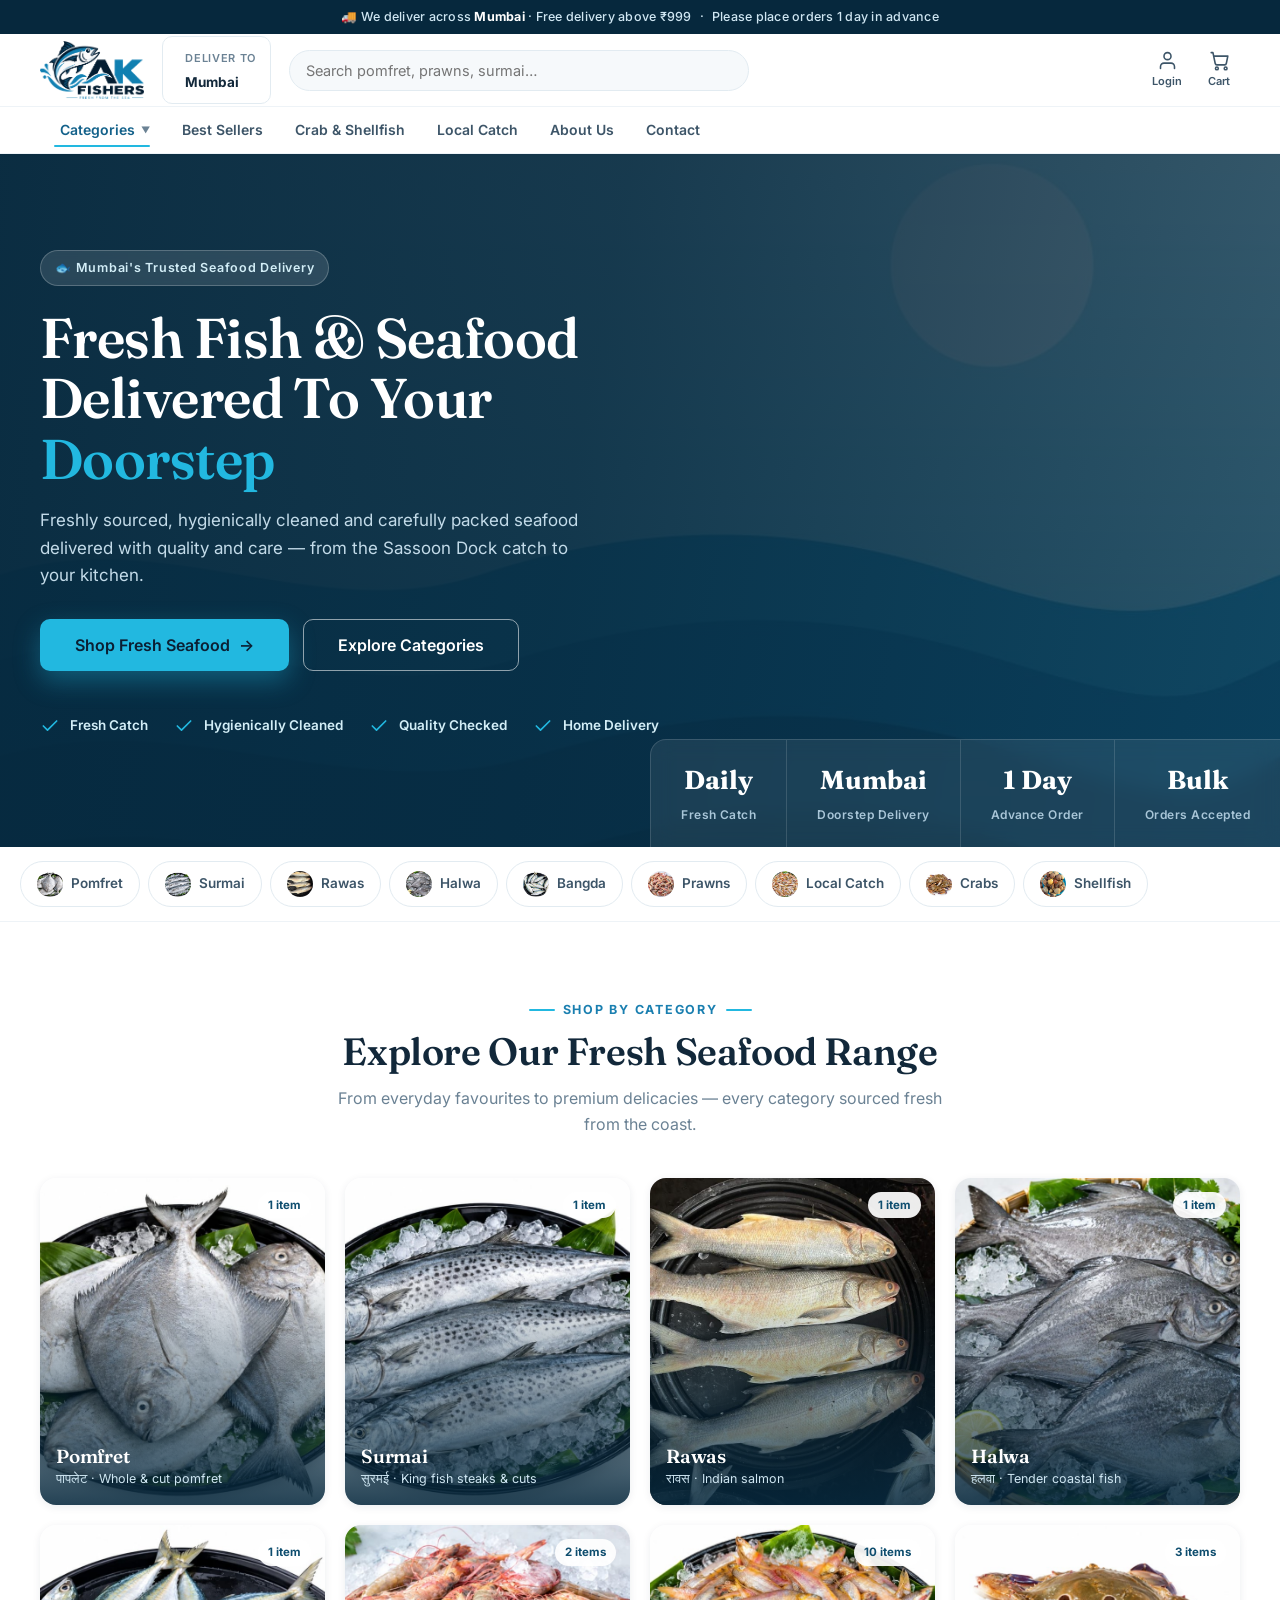
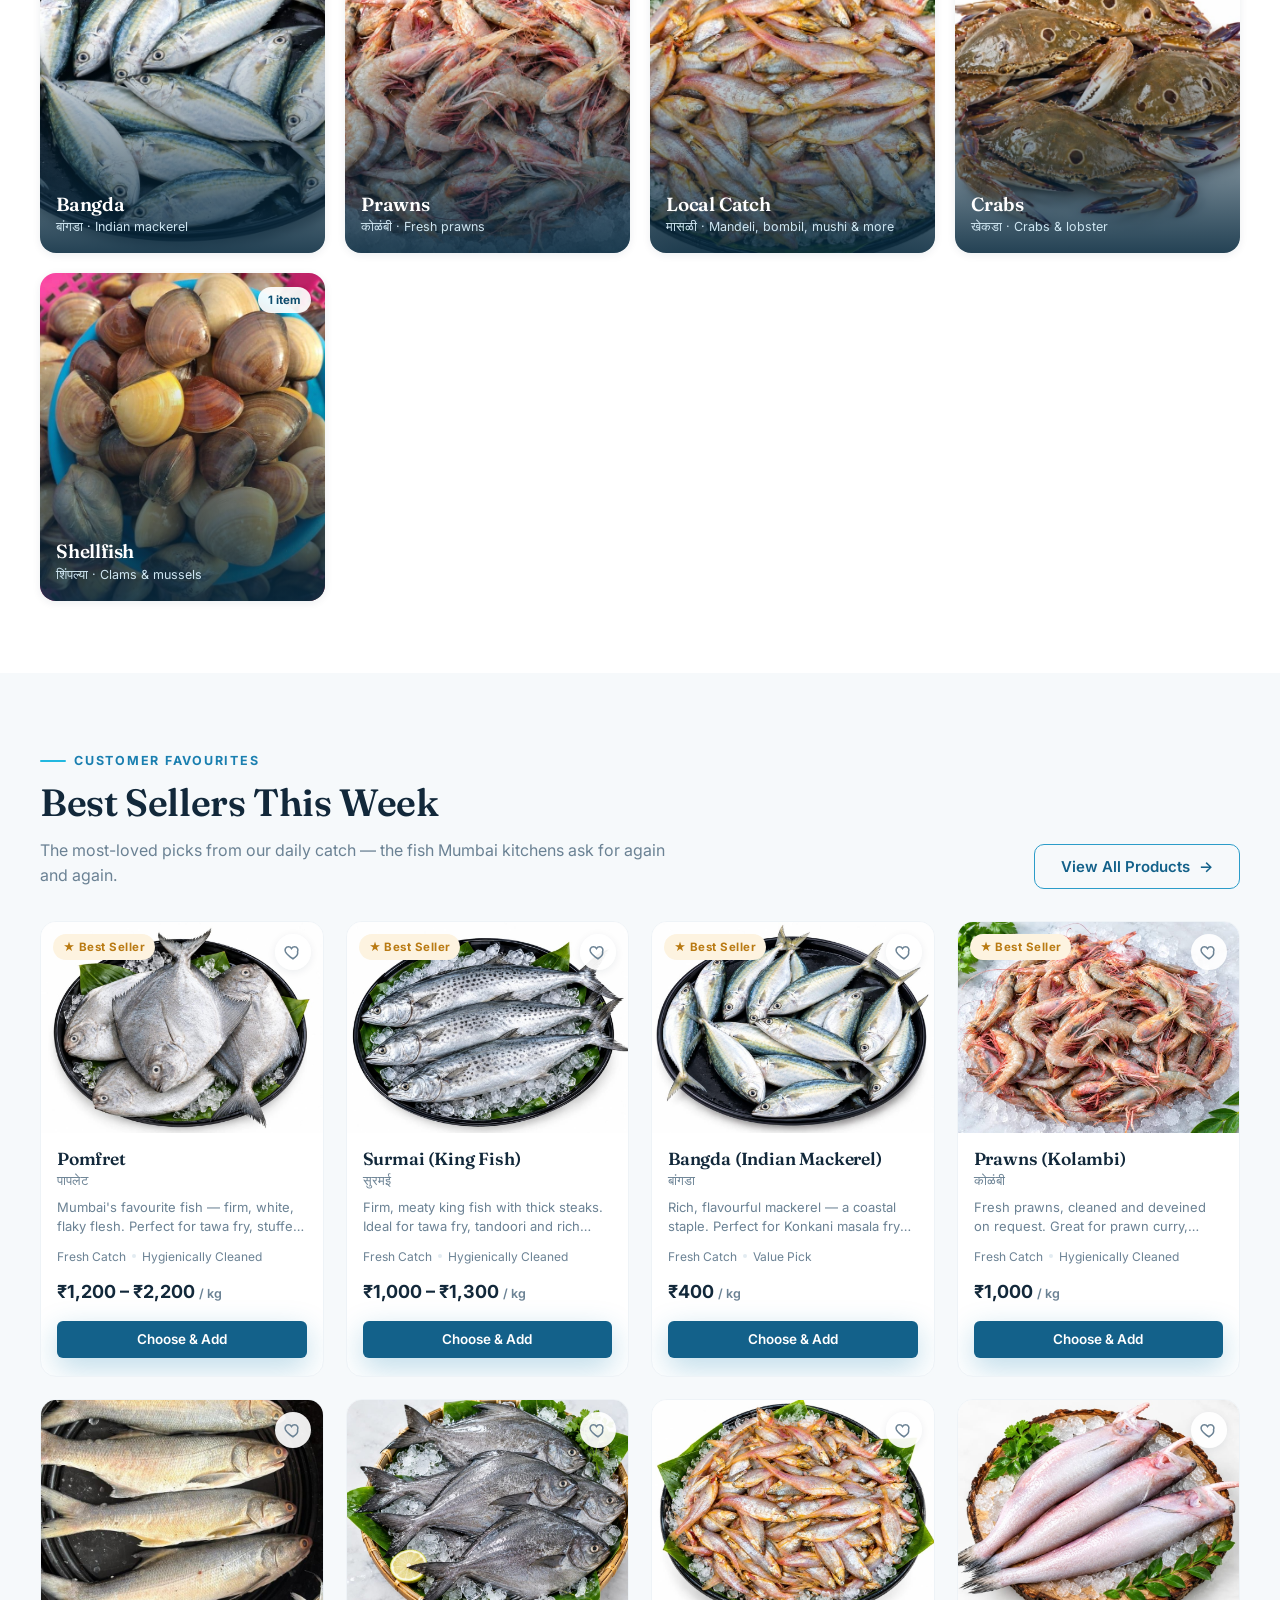
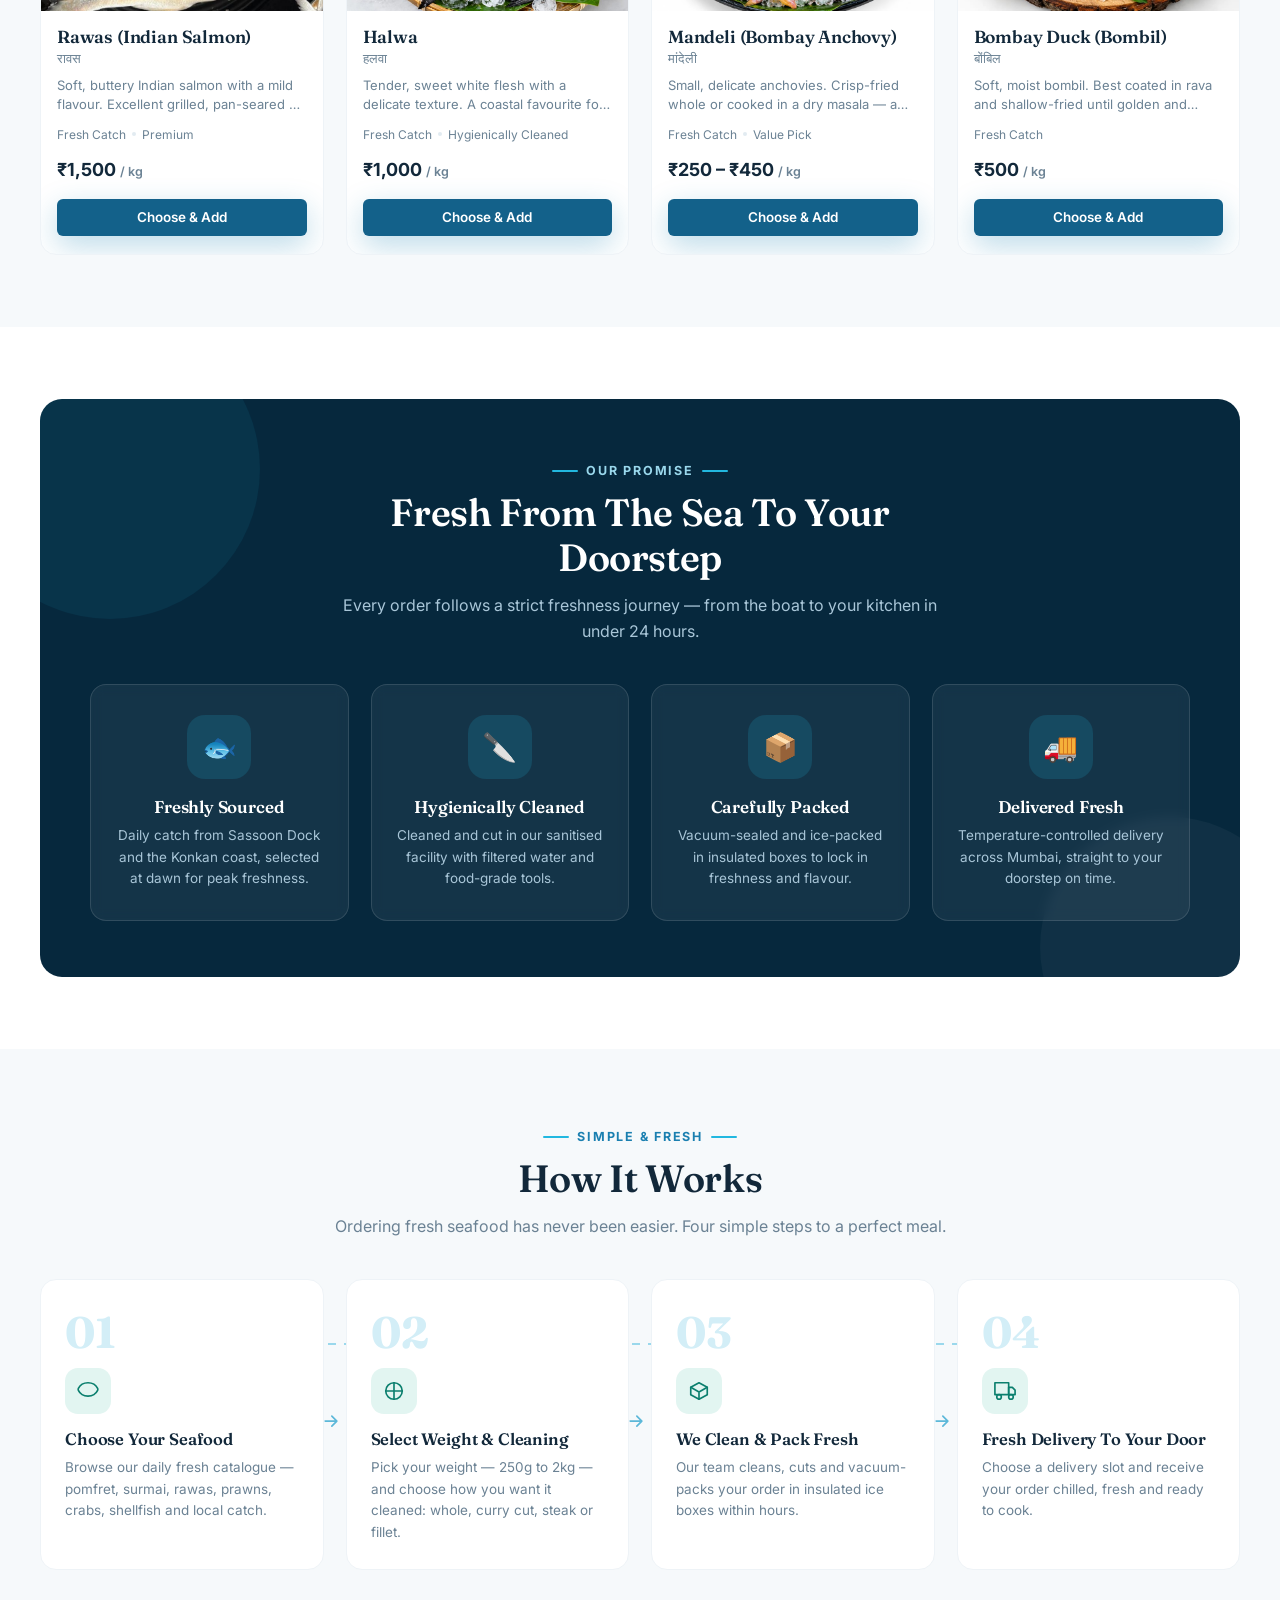
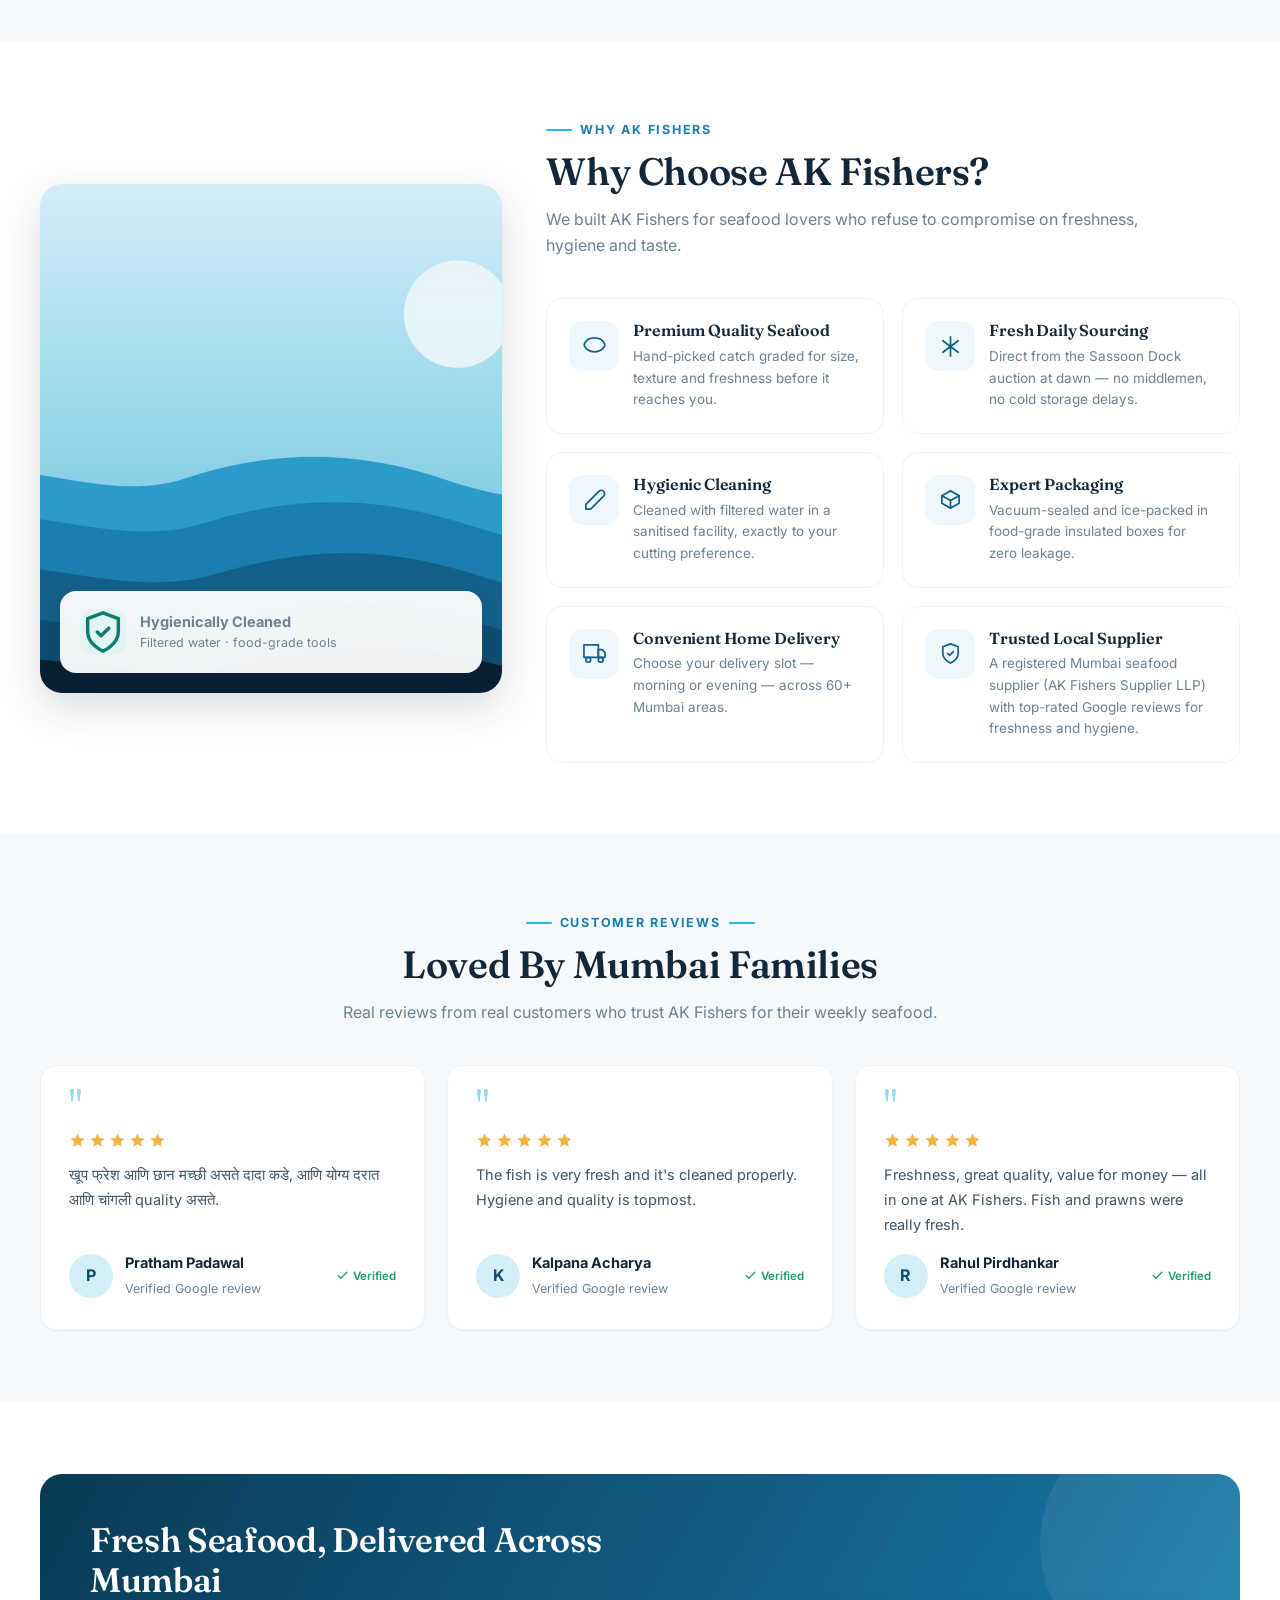
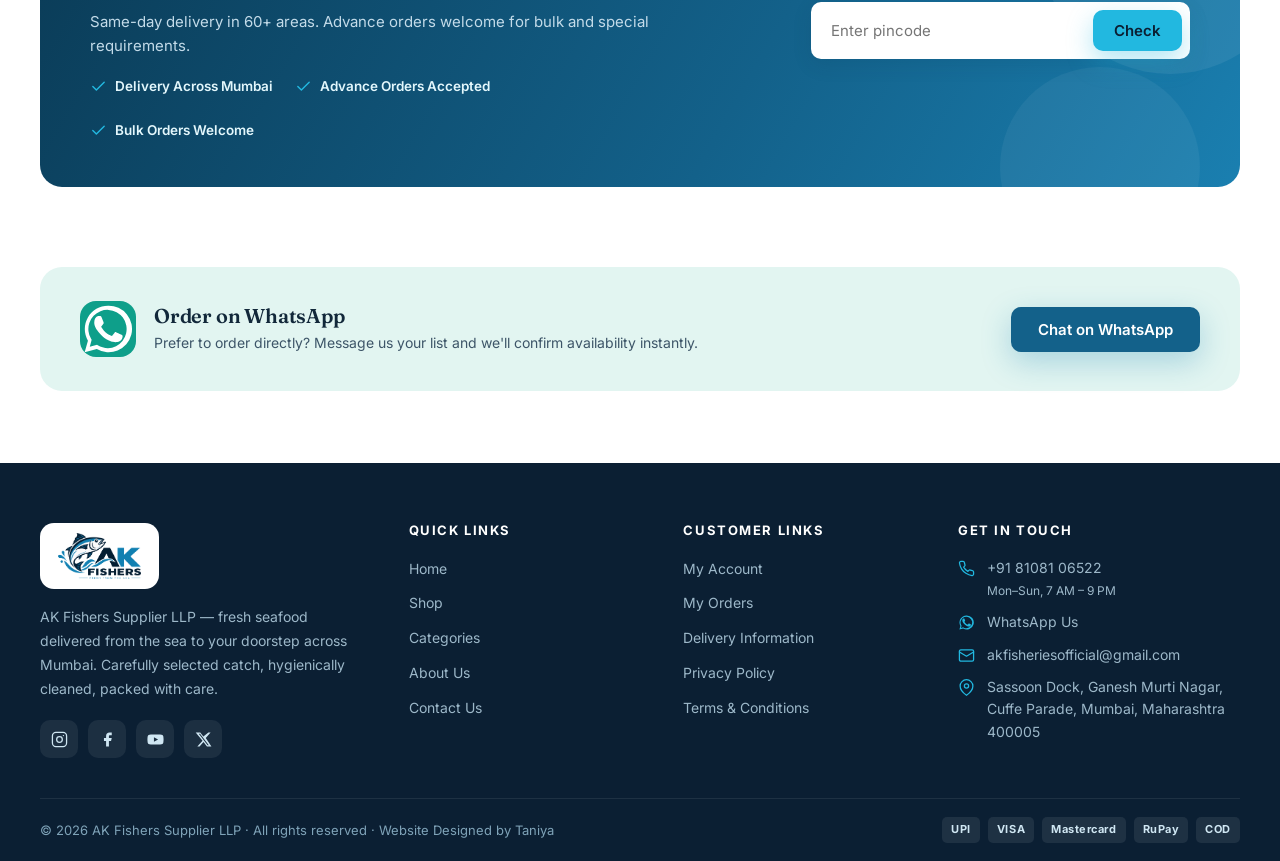
==== commit bd12c1aa: "Add Lobster as a 'price on request' product - new Lobster product (Crabs category) with the supplied" ====
--- a/index.html
+++ b/index.html
@@ -11,22 +11,22 @@
   <meta property="og:title" content="AK Fishers — Fresh Fish &amp; Seafood Delivery in Mumbai">
   <meta property="og:description" content="AK Fishers delivers fresh, hygienically cleaned fish and seafood across Mumbai. Pomfret, Surmai, Rawas, Prawns, Crabs &amp; more — Fresh From The Sea To Your Doorstep.">
   <meta property="og:url" content="https://akfishers.com/">
-  <meta property="og:image" content="https://akfishers.com/assets/images/og-image.png?v=22">
+  <meta property="og:image" content="https://akfishers.com/assets/images/og-image.png?v=23">
   <meta property="og:image:width" content="1200">
   <meta property="og:image:height" content="630">
   <meta name="twitter:card" content="summary_large_image">
   <meta name="twitter:title" content="AK Fishers — Fresh Fish &amp; Seafood Delivery in Mumbai">
   <meta name="twitter:description" content="AK Fishers delivers fresh, hygienically cleaned fish and seafood across Mumbai. Pomfret, Surmai, Rawas, Prawns, Crabs &amp; more — Fresh From The Sea To Your Doorstep.">
-  <meta name="twitter:image" content="https://akfishers.com/assets/images/og-image.png?v=22">
+  <meta name="twitter:image" content="https://akfishers.com/assets/images/og-image.png?v=23">
   <title>AK Fishers — Fresh Fish & Seafood Delivery in Mumbai</title>
   <meta name="description" content="AK Fishers delivers fresh, hygienically cleaned fish and seafood across Mumbai. Pomfret, Surmai, Rawas, Prawns, Crabs & more — Fresh From The Sea To Your Doorstep.">
-  <link rel="icon" type="image/png" href="/assets/images/favicon.png?v=22">
-  <link rel="apple-touch-icon" href="/assets/images/apple-touch-icon.png?v=22">
+  <link rel="icon" type="image/png" href="/assets/images/favicon.png?v=23">
+  <link rel="apple-touch-icon" href="/assets/images/apple-touch-icon.png?v=23">
   <link rel="preconnect" href="https://fonts.googleapis.com">
   <link rel="preconnect" href="https://fonts.gstatic.com" crossorigin>
   <link href="https://fonts.googleapis.com/css2?family=Fraunces:opsz,wght@9..144,500;9..144,600;9..144,700&family=Inter:wght@400;500;600;700;800&display=swap" rel="stylesheet">
-  <link rel="stylesheet" href="styles/shared.css?v=22">
-  <link rel="stylesheet" href="styles/home.css?v=22">
+  <link rel="stylesheet" href="styles/shared.css?v=23">
+  <link rel="stylesheet" href="styles/home.css?v=23">
   <script type="application/ld+json">
   {
     "@context": "https://schema.org",
@@ -314,8 +314,8 @@
 
   <footer class="site-footer"></footer>
 
-  <script src="scripts/products.js?v=22"></script>
-  <script src="scripts/app.js?v=22"></script>
+  <script src="scripts/products.js?v=23"></script>
+  <script src="scripts/app.js?v=23"></script>
   <script>
     /* ---------- Homepage render ---------- */
     (function () {
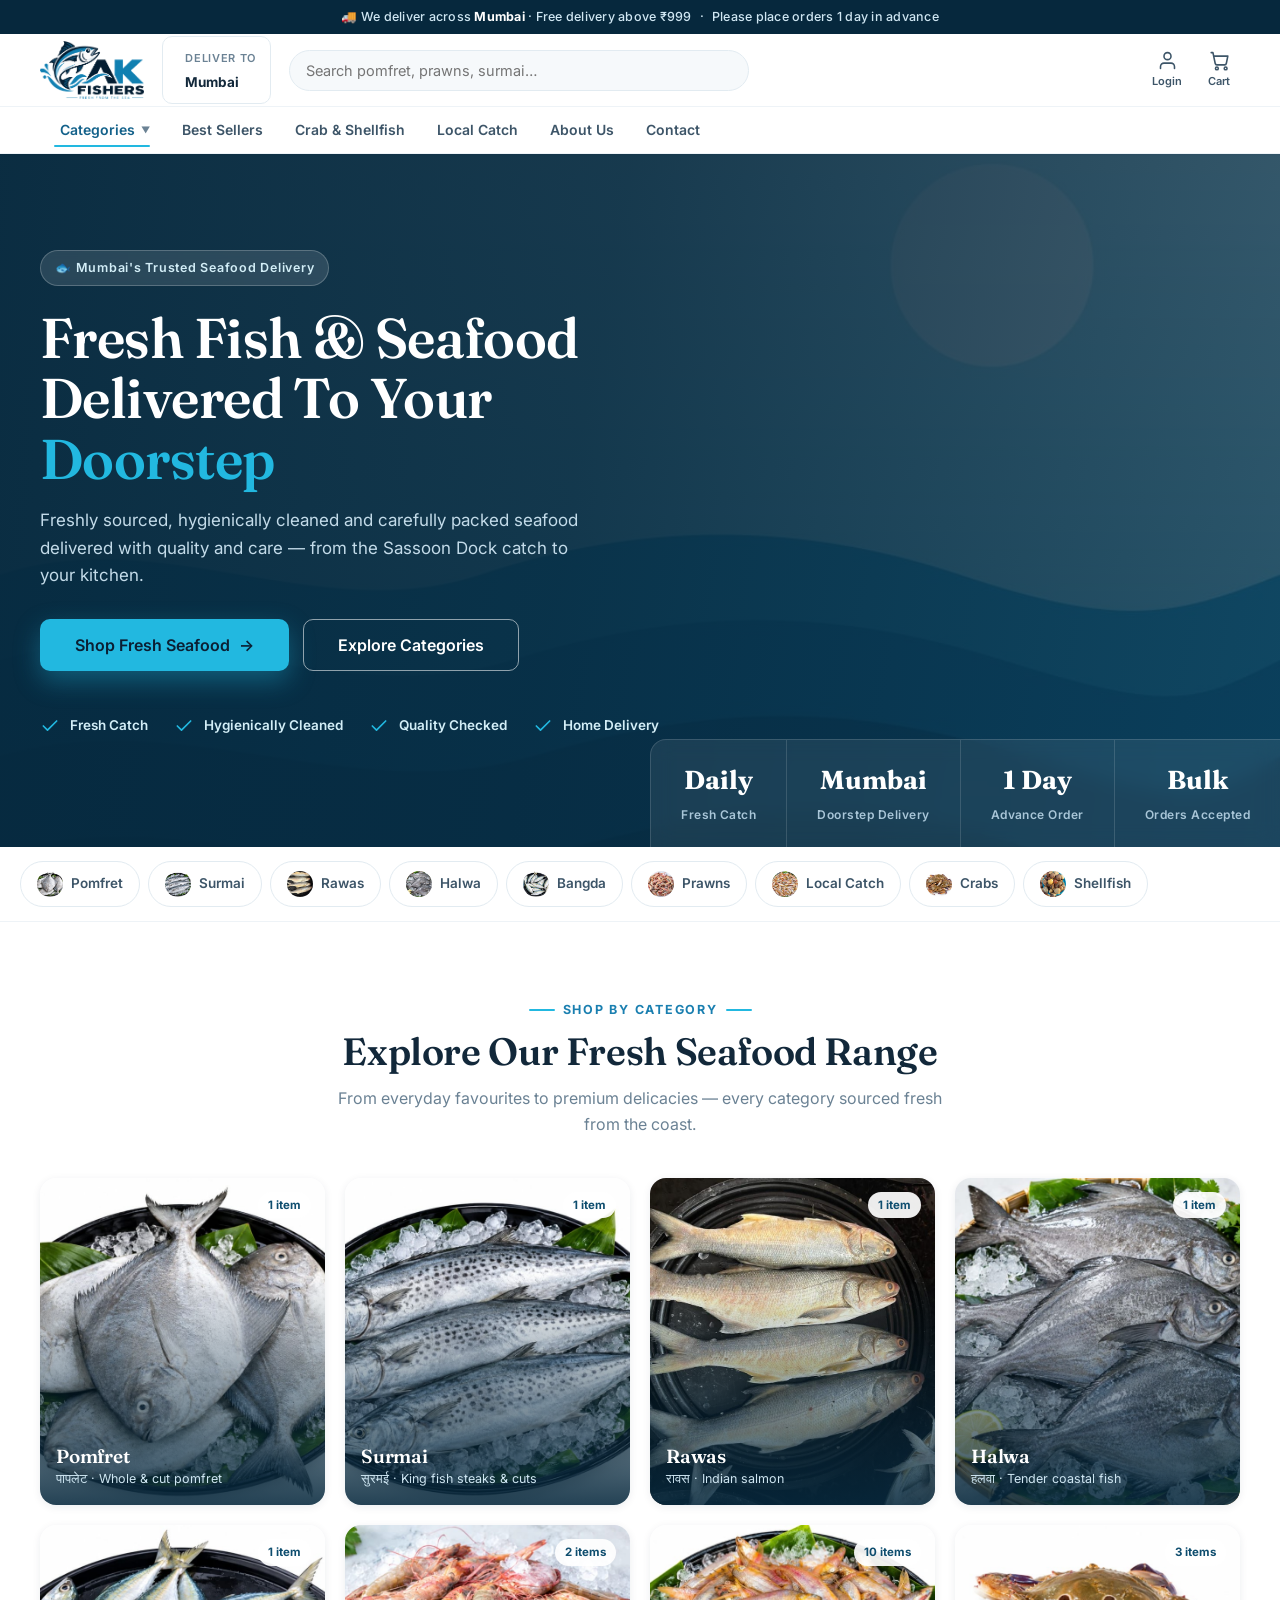
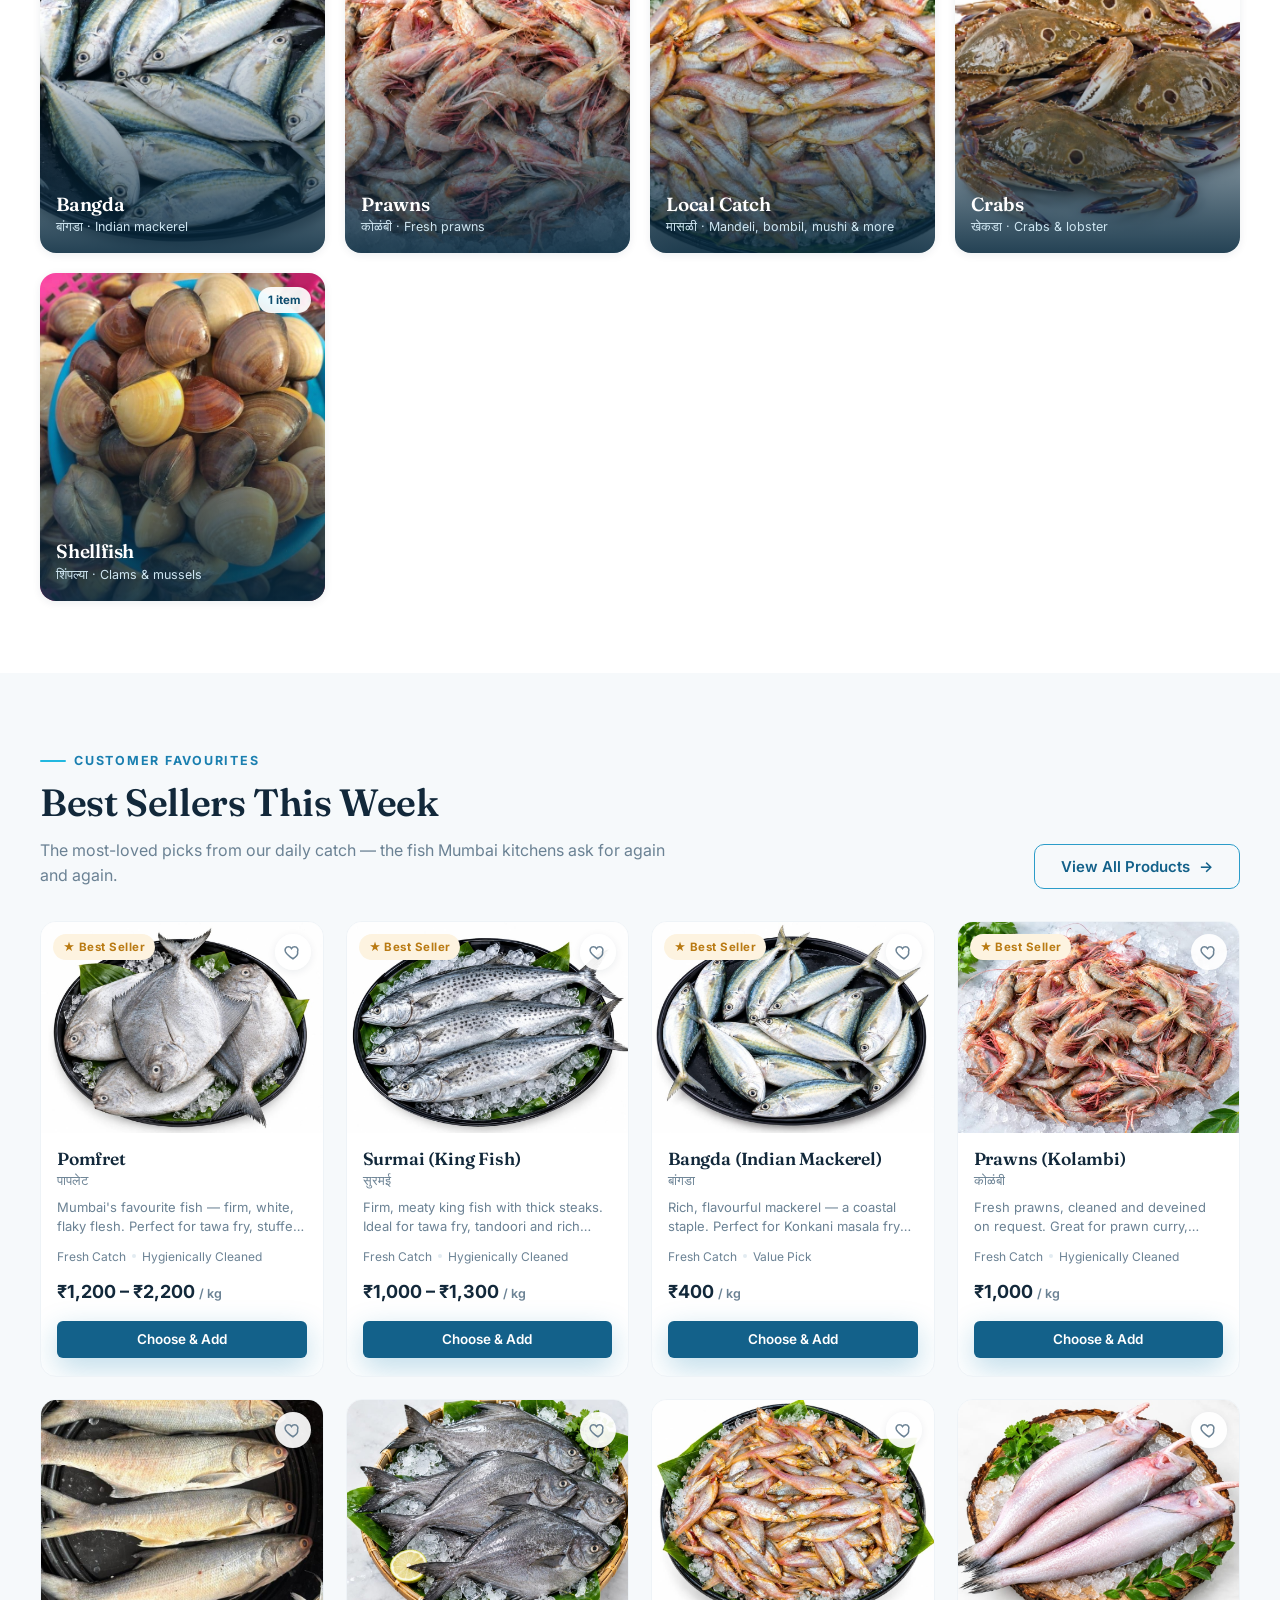
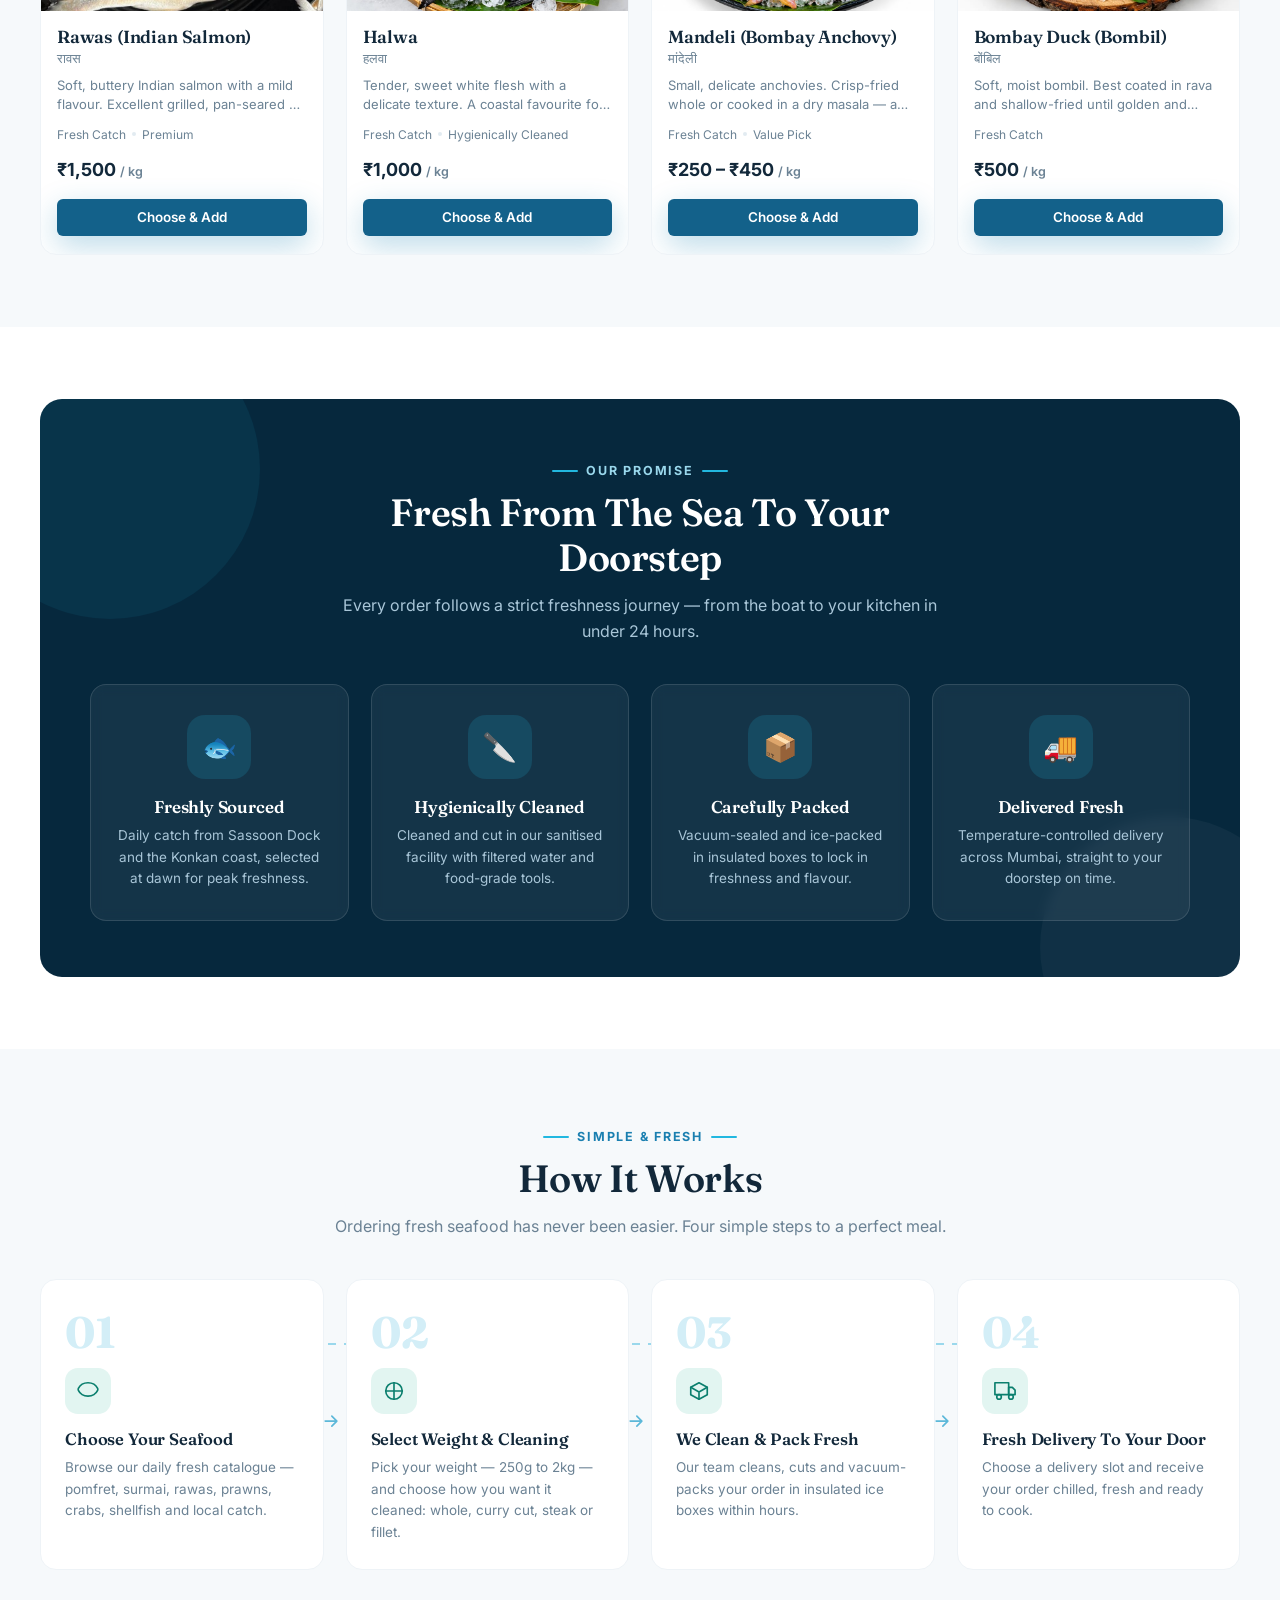
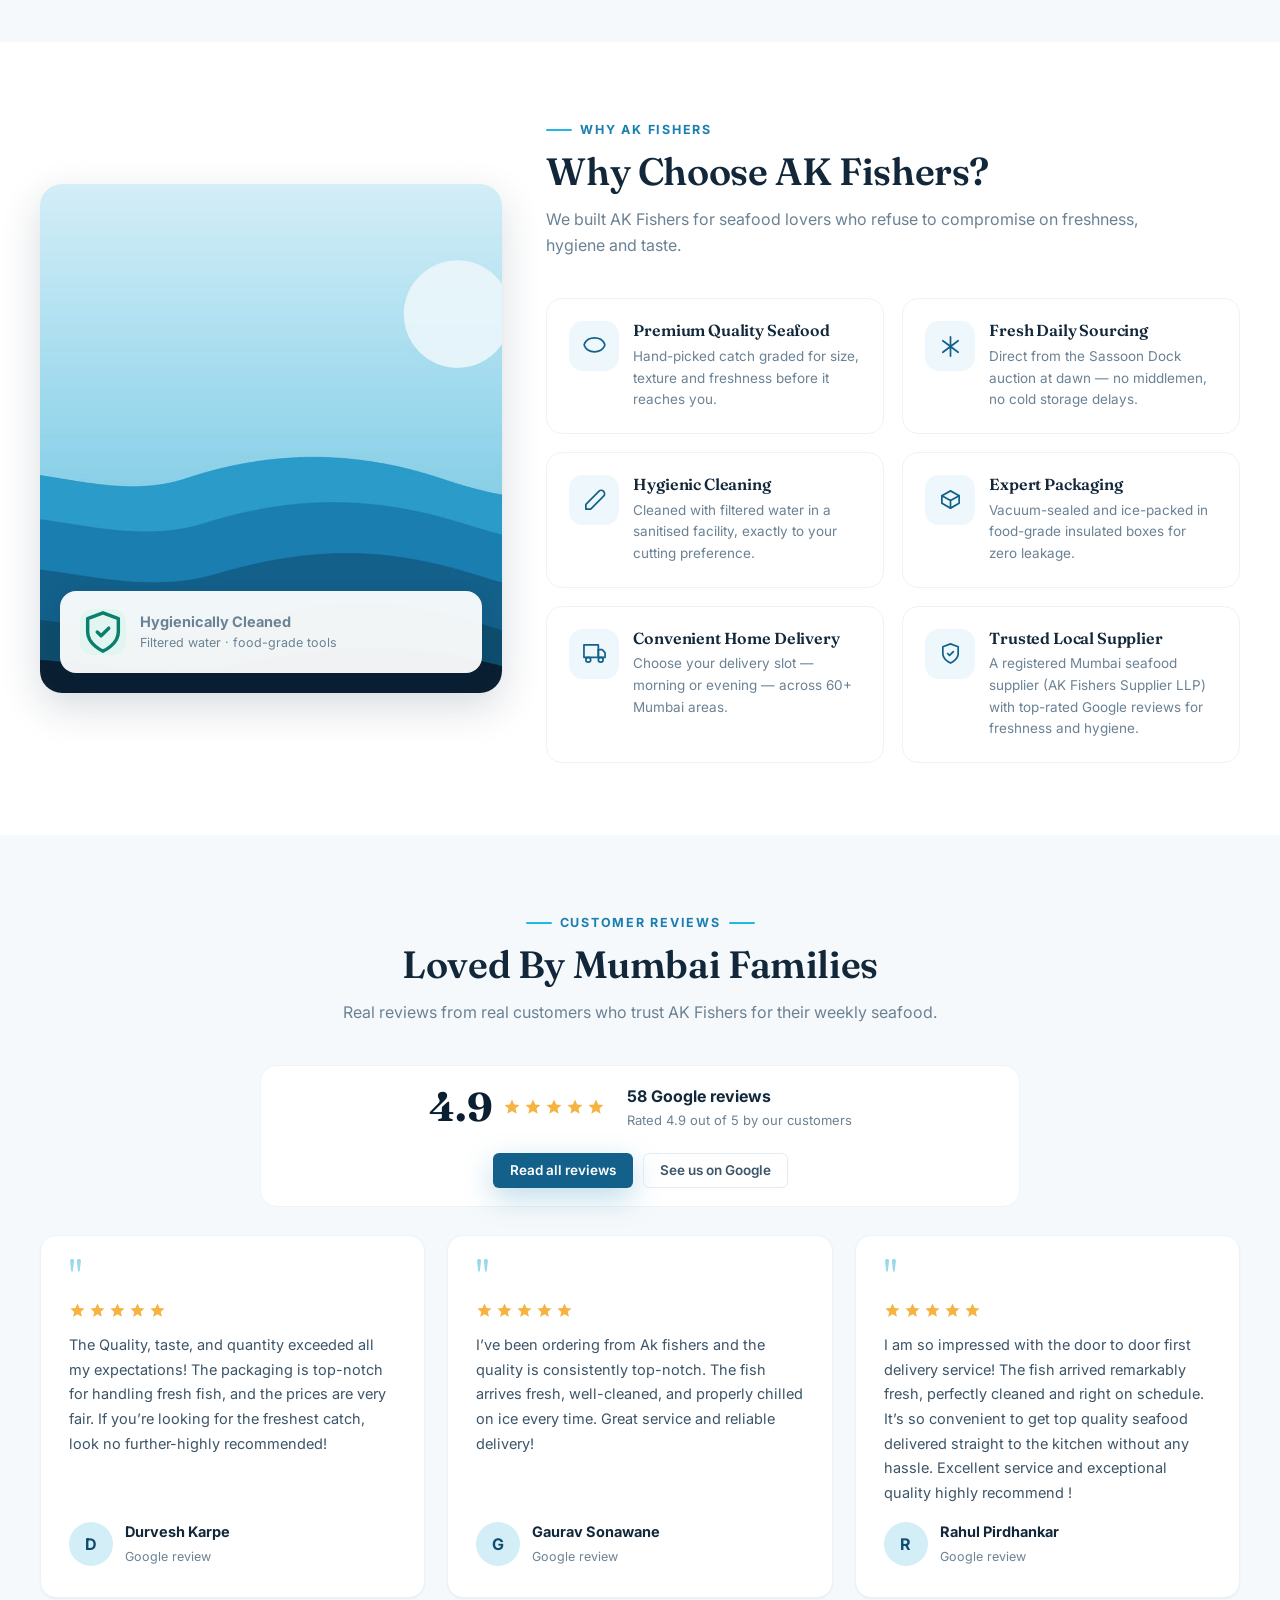
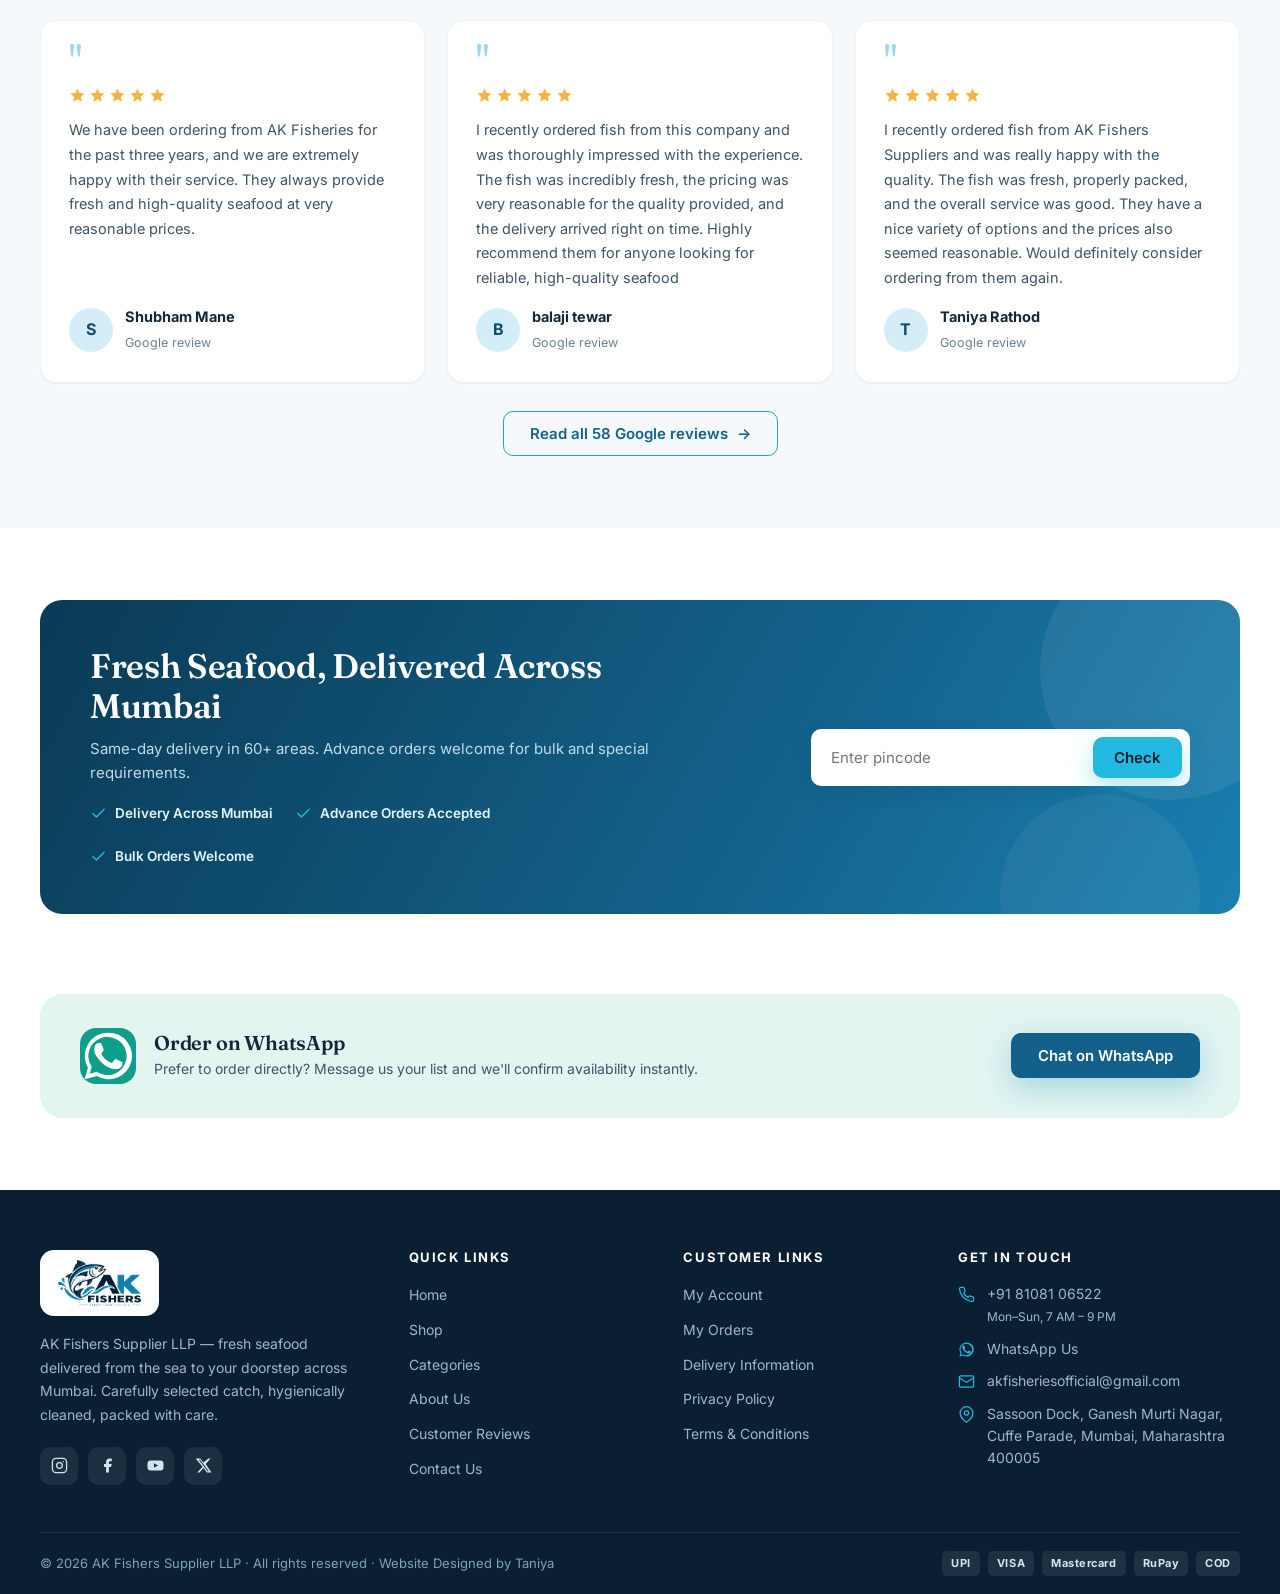
==== commit c2b676ce: "Add Google reviews: rating summary, featured reviews and /reviews page - scripts/reviews.js: 48 writ" ====
--- a/index.html
+++ b/index.html
@@ -11,22 +11,22 @@
   <meta property="og:title" content="AK Fishers — Fresh Fish &amp; Seafood Delivery in Mumbai">
   <meta property="og:description" content="AK Fishers delivers fresh, hygienically cleaned fish and seafood across Mumbai. Pomfret, Surmai, Rawas, Prawns, Crabs &amp; more — Fresh From The Sea To Your Doorstep.">
   <meta property="og:url" content="https://akfishers.com/">
-  <meta property="og:image" content="https://akfishers.com/assets/images/og-image.png?v=23">
+  <meta property="og:image" content="https://akfishers.com/assets/images/og-image.png?v=24">
   <meta property="og:image:width" content="1200">
   <meta property="og:image:height" content="630">
   <meta name="twitter:card" content="summary_large_image">
   <meta name="twitter:title" content="AK Fishers — Fresh Fish &amp; Seafood Delivery in Mumbai">
   <meta name="twitter:description" content="AK Fishers delivers fresh, hygienically cleaned fish and seafood across Mumbai. Pomfret, Surmai, Rawas, Prawns, Crabs &amp; more — Fresh From The Sea To Your Doorstep.">
-  <meta name="twitter:image" content="https://akfishers.com/assets/images/og-image.png?v=23">
+  <meta name="twitter:image" content="https://akfishers.com/assets/images/og-image.png?v=24">
   <title>AK Fishers — Fresh Fish & Seafood Delivery in Mumbai</title>
   <meta name="description" content="AK Fishers delivers fresh, hygienically cleaned fish and seafood across Mumbai. Pomfret, Surmai, Rawas, Prawns, Crabs & more — Fresh From The Sea To Your Doorstep.">
-  <link rel="icon" type="image/png" href="/assets/images/favicon.png?v=23">
-  <link rel="apple-touch-icon" href="/assets/images/apple-touch-icon.png?v=23">
+  <link rel="icon" type="image/png" href="/assets/images/favicon.png?v=24">
+  <link rel="apple-touch-icon" href="/assets/images/apple-touch-icon.png?v=24">
   <link rel="preconnect" href="https://fonts.googleapis.com">
   <link rel="preconnect" href="https://fonts.gstatic.com" crossorigin>
   <link href="https://fonts.googleapis.com/css2?family=Fraunces:opsz,wght@9..144,500;9..144,600;9..144,700&family=Inter:wght@400;500;600;700;800&display=swap" rel="stylesheet">
-  <link rel="stylesheet" href="styles/shared.css?v=23">
-  <link rel="stylesheet" href="styles/home.css?v=23">
+  <link rel="stylesheet" href="styles/shared.css?v=24">
+  <link rel="stylesheet" href="styles/home.css?v=24">
   <script type="application/ld+json">
   {
     "@context": "https://schema.org",
@@ -268,6 +268,7 @@
           <p>Real reviews from real customers who trust AK Fishers for their weekly seafood.</p>
         </div>
         <div class="testi-grid" id="testiGrid"></div>
+        <div class="rv-more"><a class="btn btn--outline" href="/reviews">Read all 58 Google reviews <span>→</span></a></div>
       </div>
     </section>
 
@@ -314,8 +315,9 @@
 
   <footer class="site-footer"></footer>
 
-  <script src="scripts/products.js?v=23"></script>
-  <script src="scripts/app.js?v=23"></script>
+  <script src="scripts/products.js?v=24"></script>
+  <script src="scripts/reviews.js?v=24"></script>
+  <script src="scripts/app.js?v=24"></script>
   <script>
     /* ---------- Homepage render ---------- */
     (function () {
@@ -343,21 +345,14 @@
         bs.innerHTML = best.slice(0, 8).map(akfProductCardHTML).join("");
       }
 
-      // Testimonials
+      // Google reviews: rating summary + a featured selection (full list on /reviews)
       var tg = document.getElementById("testiGrid");
       if (tg) {
-        tg.innerHTML = AKF_TESTIMONIALS.map(function (t) {
-          return '<div class="testi-card">' +
-            '<span class="t-quote">"</span>' +
-            '<div class="t-stars">' + akfStars(t.rating) + '</div>' +
-            '<p class="t-text">' + t.text + '</p>' +
-            '<div class="t-person">' +
-              '<span class="t-avatar">' + t.name.charAt(0) + '</span>' +
-              '<span><span class="t-name">' + t.name + '</span><br><span class="t-area">' + t.area + '</span></span>' +
-              '<span class="t-verified" style="margin-left:auto"><svg viewBox="0 0 24 24" fill="none" stroke="currentColor" stroke-width="2.5" stroke-linecap="round" stroke-linejoin="round"><path d="M20 6L9 17l-5-5"/></svg> Verified</span>' +
-            '</div>' +
-          '</div>';
-        }).join("");
+        var featured = AKF_REVIEWS_FEATURED.map(function (n) {
+          return AKF_REVIEWS.find(function (r) { return r.name === n; });
+        }).filter(Boolean);
+        tg.insertAdjacentHTML("beforebegin", akfReviewsSummaryHTML(true));
+        tg.innerHTML = featured.map(akfReviewCardHTML).join("");
       }
 
       // Pincode check
--- a/styles/shared.css
+++ b/styles/shared.css
@@ -895,3 +895,18 @@
 .upi-open { display: none; margin-bottom: 10px; }
 .upi-note { font-size: 12.5px; line-height: 1.6; color: var(--ink-soft); text-align: left; }
 @media (max-width: 900px) { .upi-open { display: flex; } }
+
+/* Google reviews summary + reviews page */
+.rv-summary { display: flex; align-items: center; justify-content: center; gap: 22px; flex-wrap: wrap; background: #fff; border: 1px solid var(--line-soft); border-radius: var(--r-lg); padding: 18px 24px; margin: 0 auto 28px; max-width: 760px; }
+.rv-score { display: flex; align-items: center; gap: 10px; }
+.rv-score b { font-family: var(--font-display); font-size: 40px; line-height: 1; color: var(--navy); }
+.rv-score .t-stars { display: flex; gap: 3px; color: #f5b342; }
+.rv-score .t-stars svg { width: 18px; height: 18px; }
+.rv-text { display: flex; flex-direction: column; font-size: 13px; color: var(--muted); }
+.rv-text b { font-size: 16px; color: var(--ink); }
+.rv-actions { display: flex; gap: 10px; flex-wrap: wrap; }
+.rv-more { text-align: center; margin-top: 28px; }
+.rv-grid { columns: 3; column-gap: 22px; }
+.rv-grid .testi-card { break-inside: avoid; margin-bottom: 22px; }
+@media (max-width: 900px) { .rv-grid { columns: 2; } }
+@media (max-width: 640px) { .rv-grid { columns: 1; } .rv-summary { padding: 16px; gap: 14px; } }
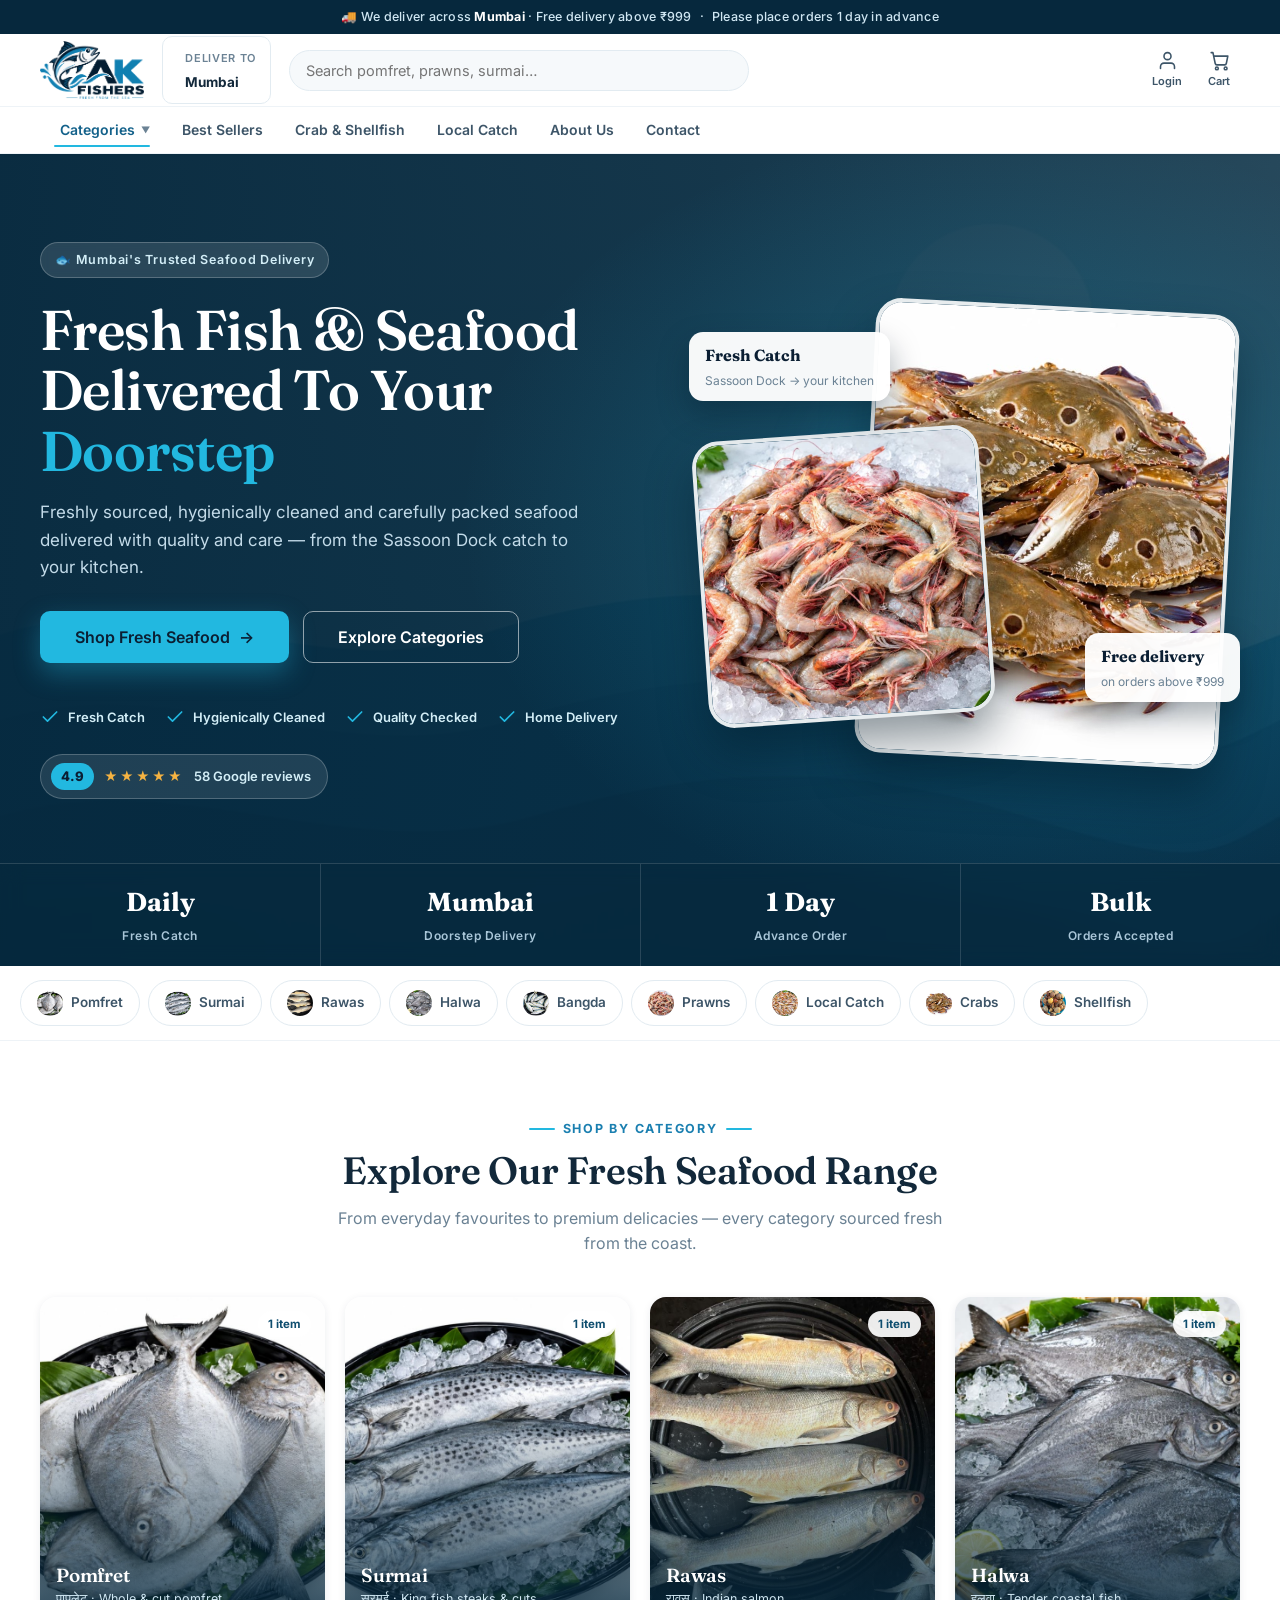
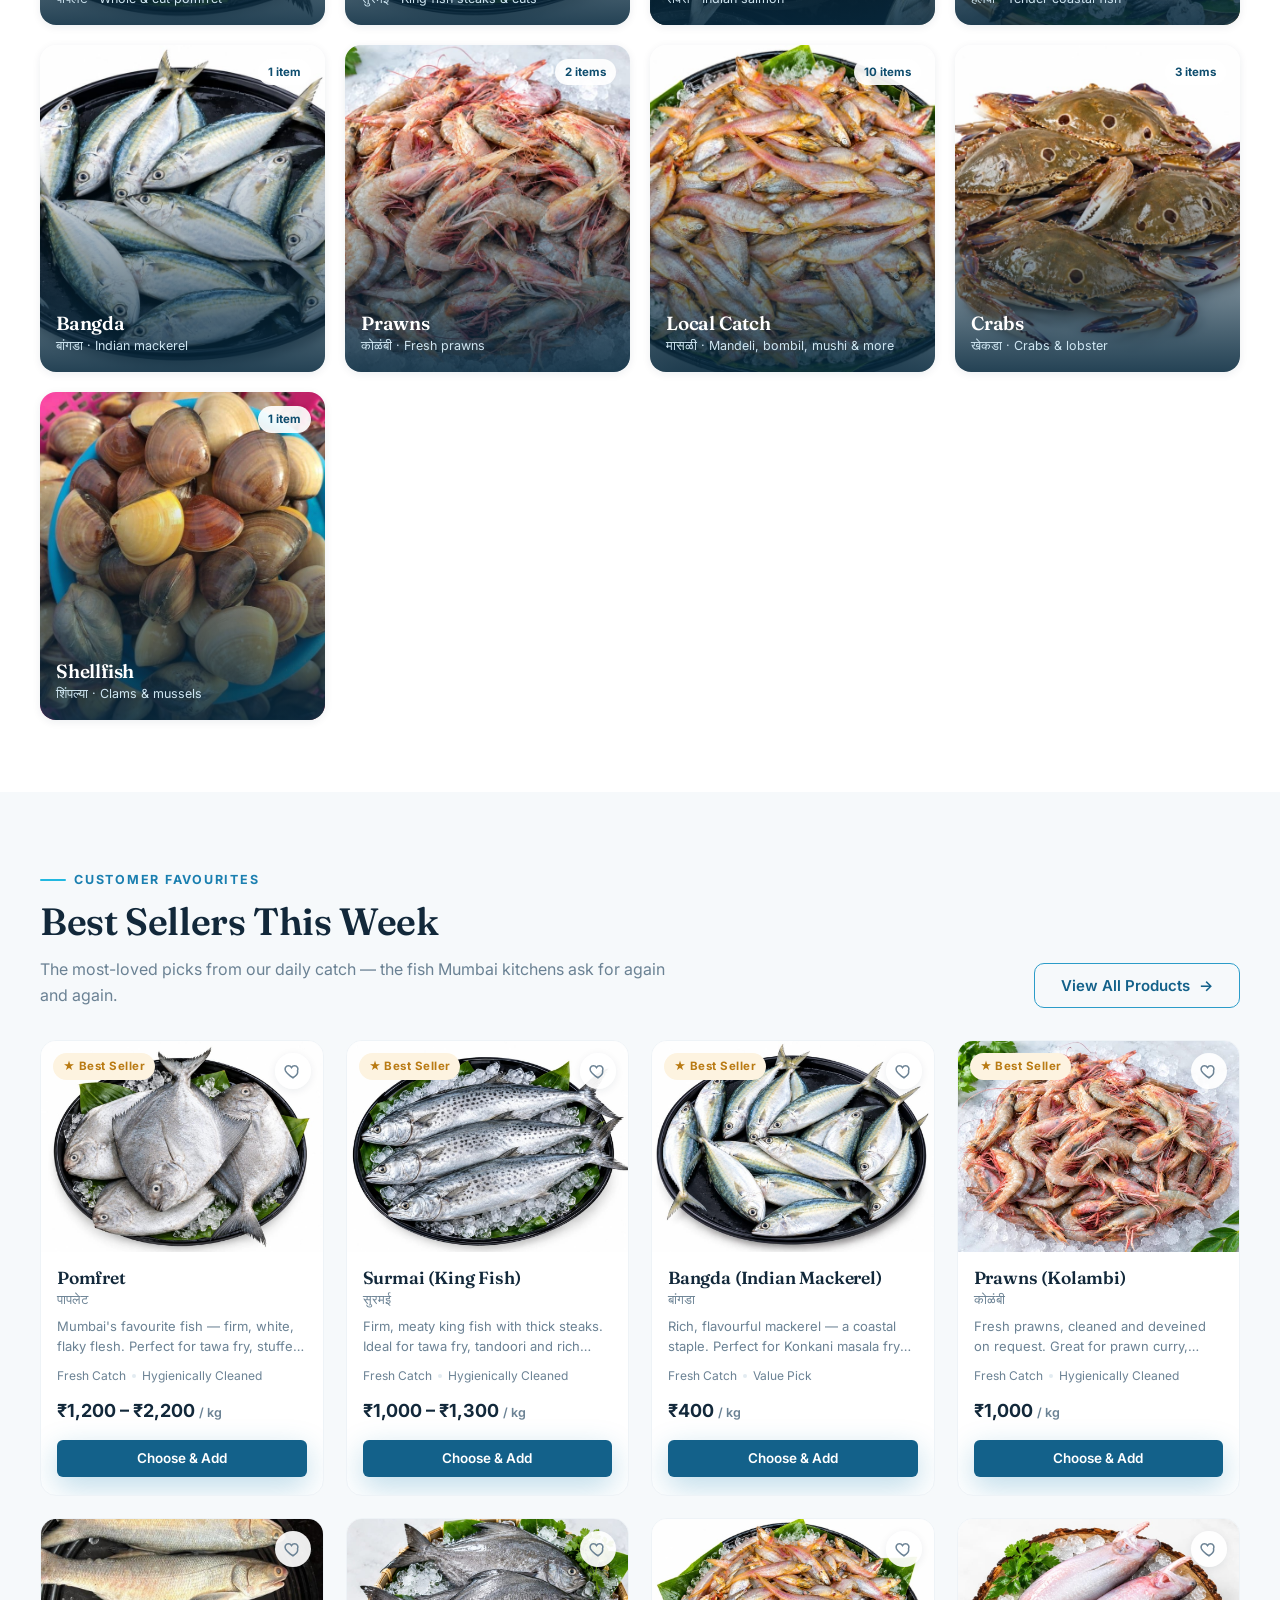
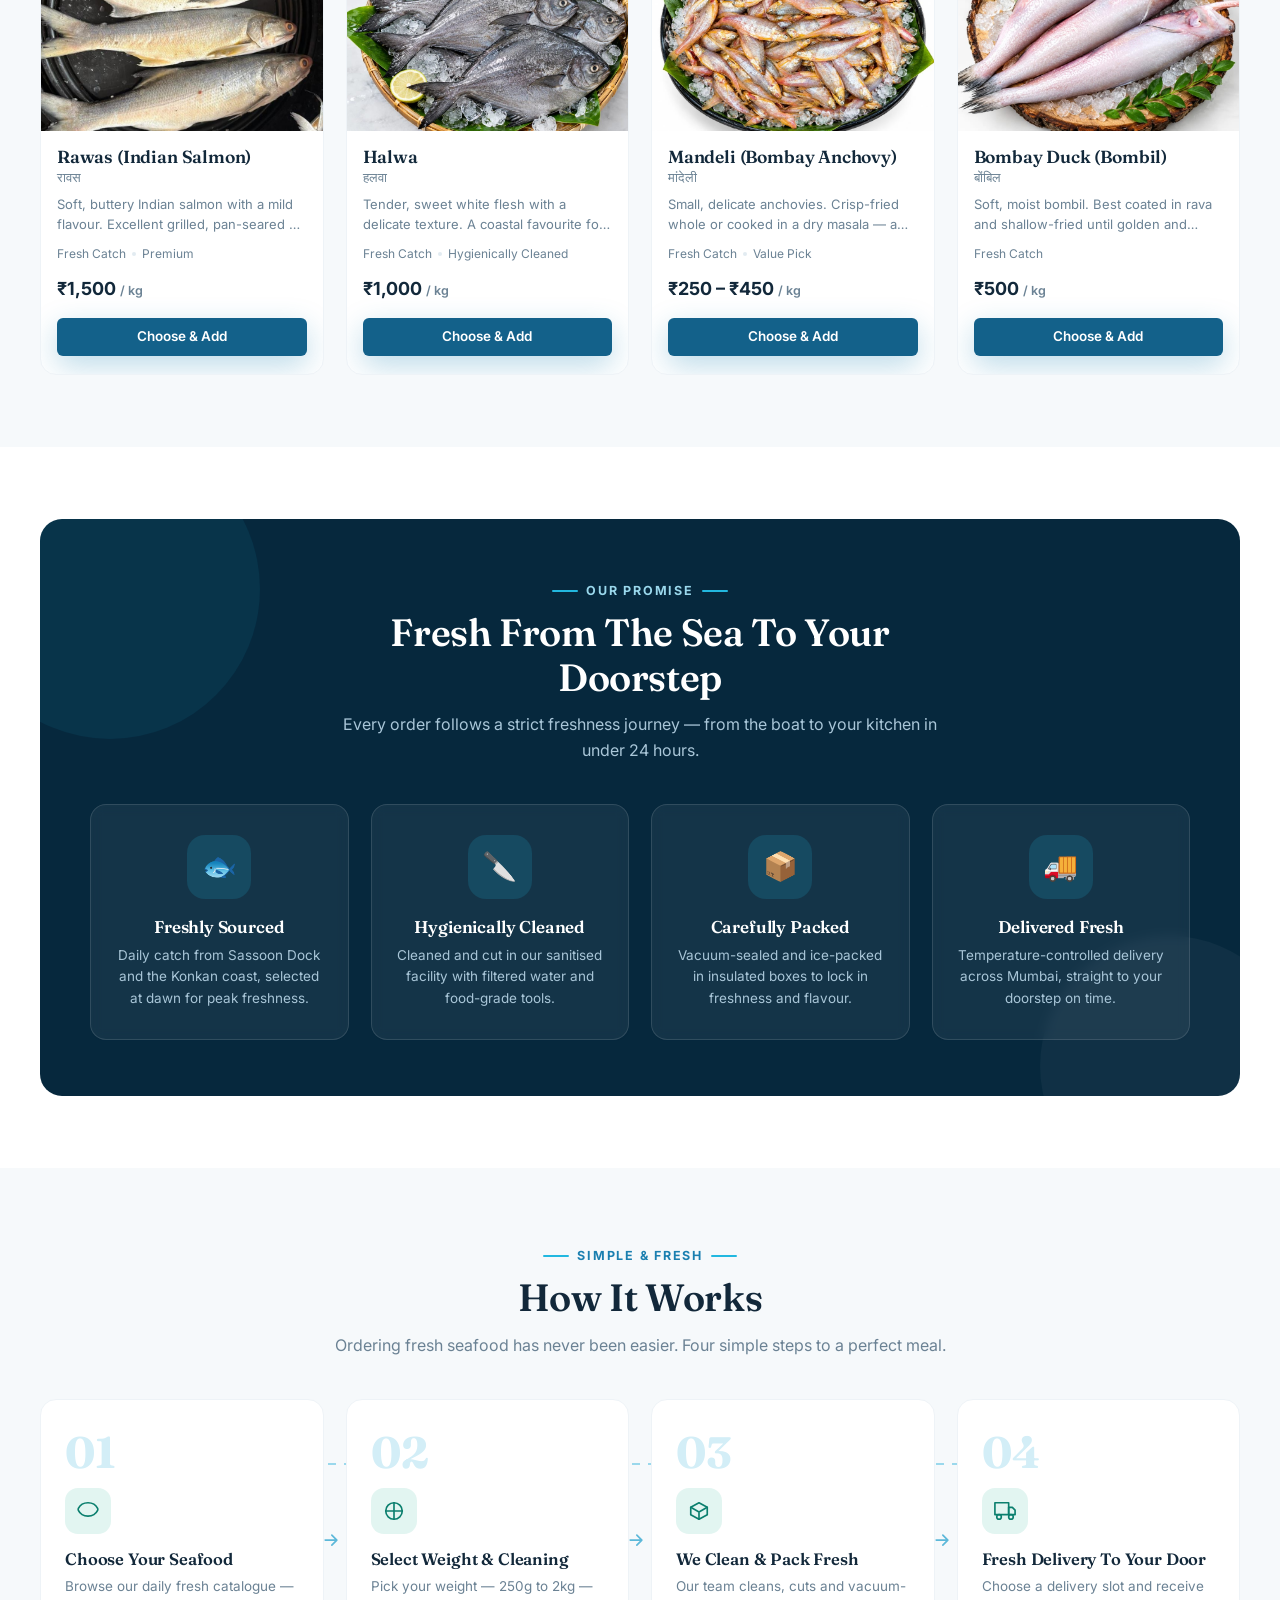
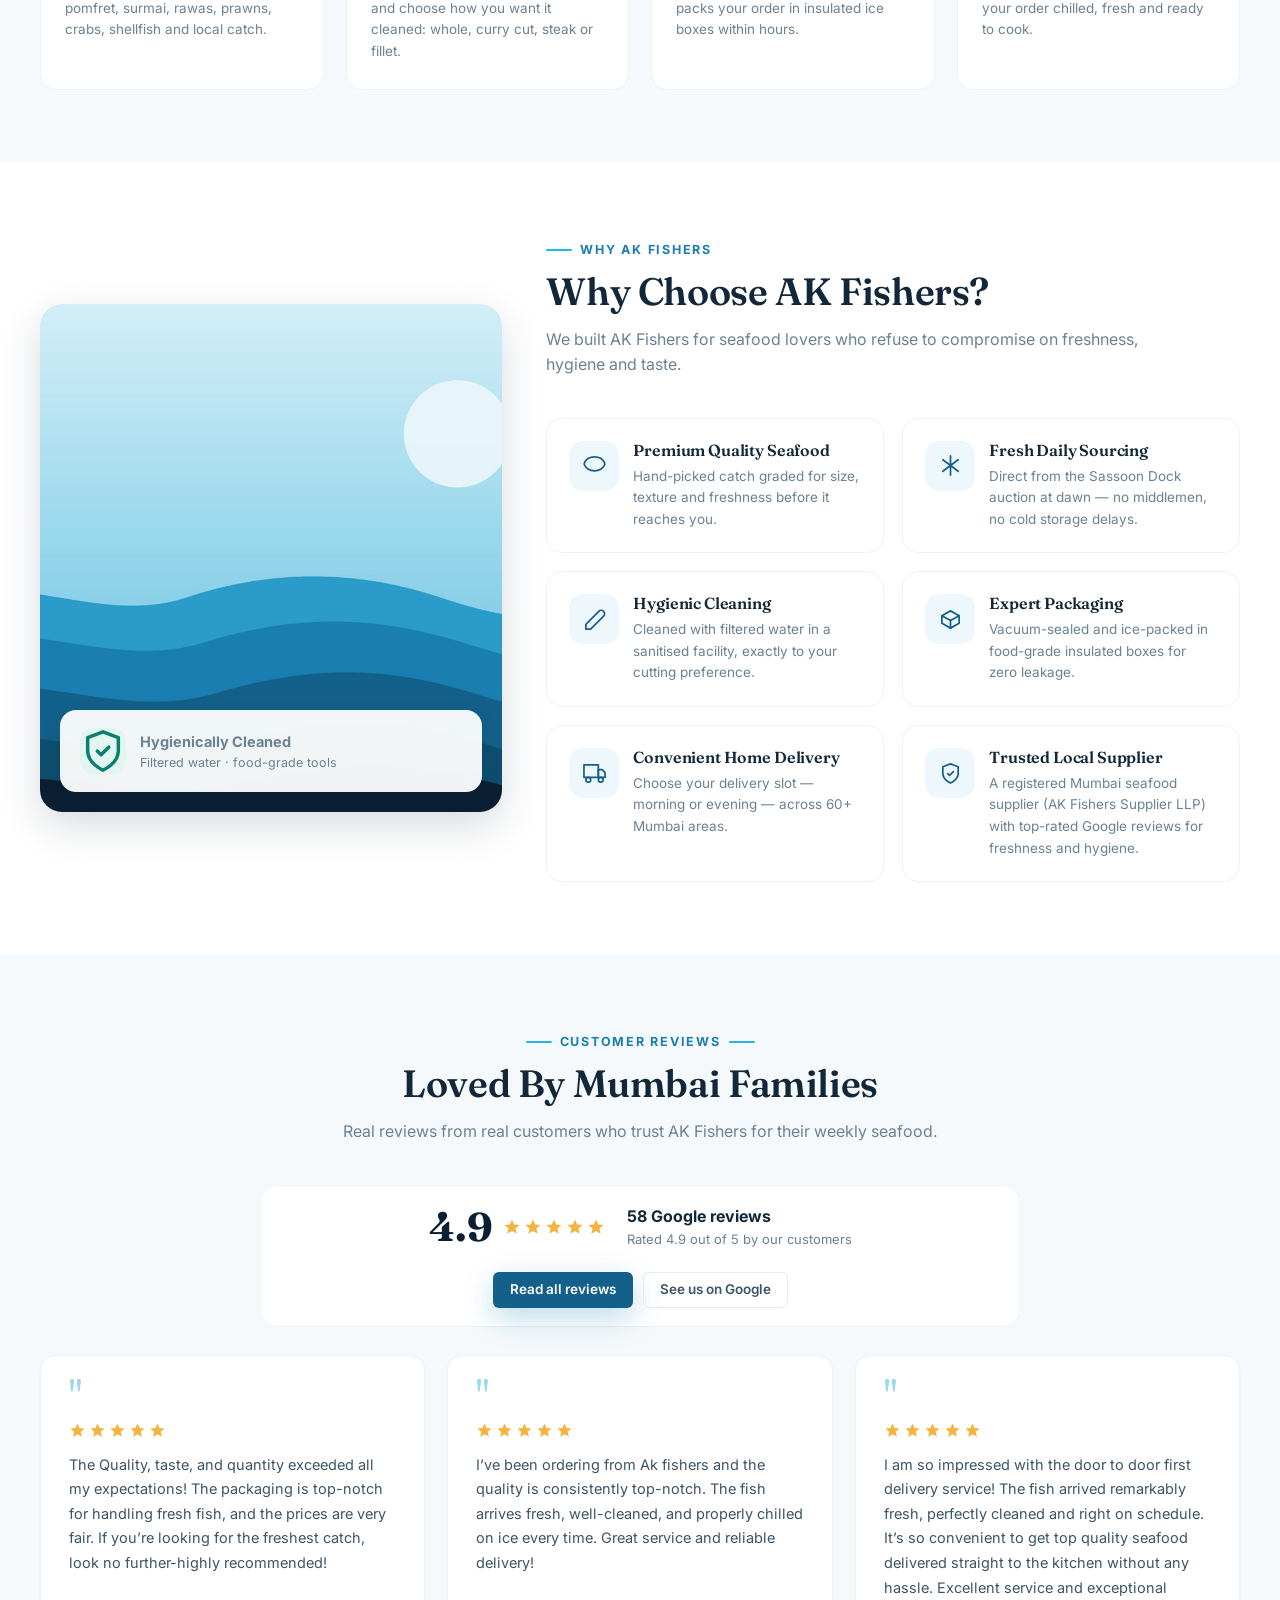
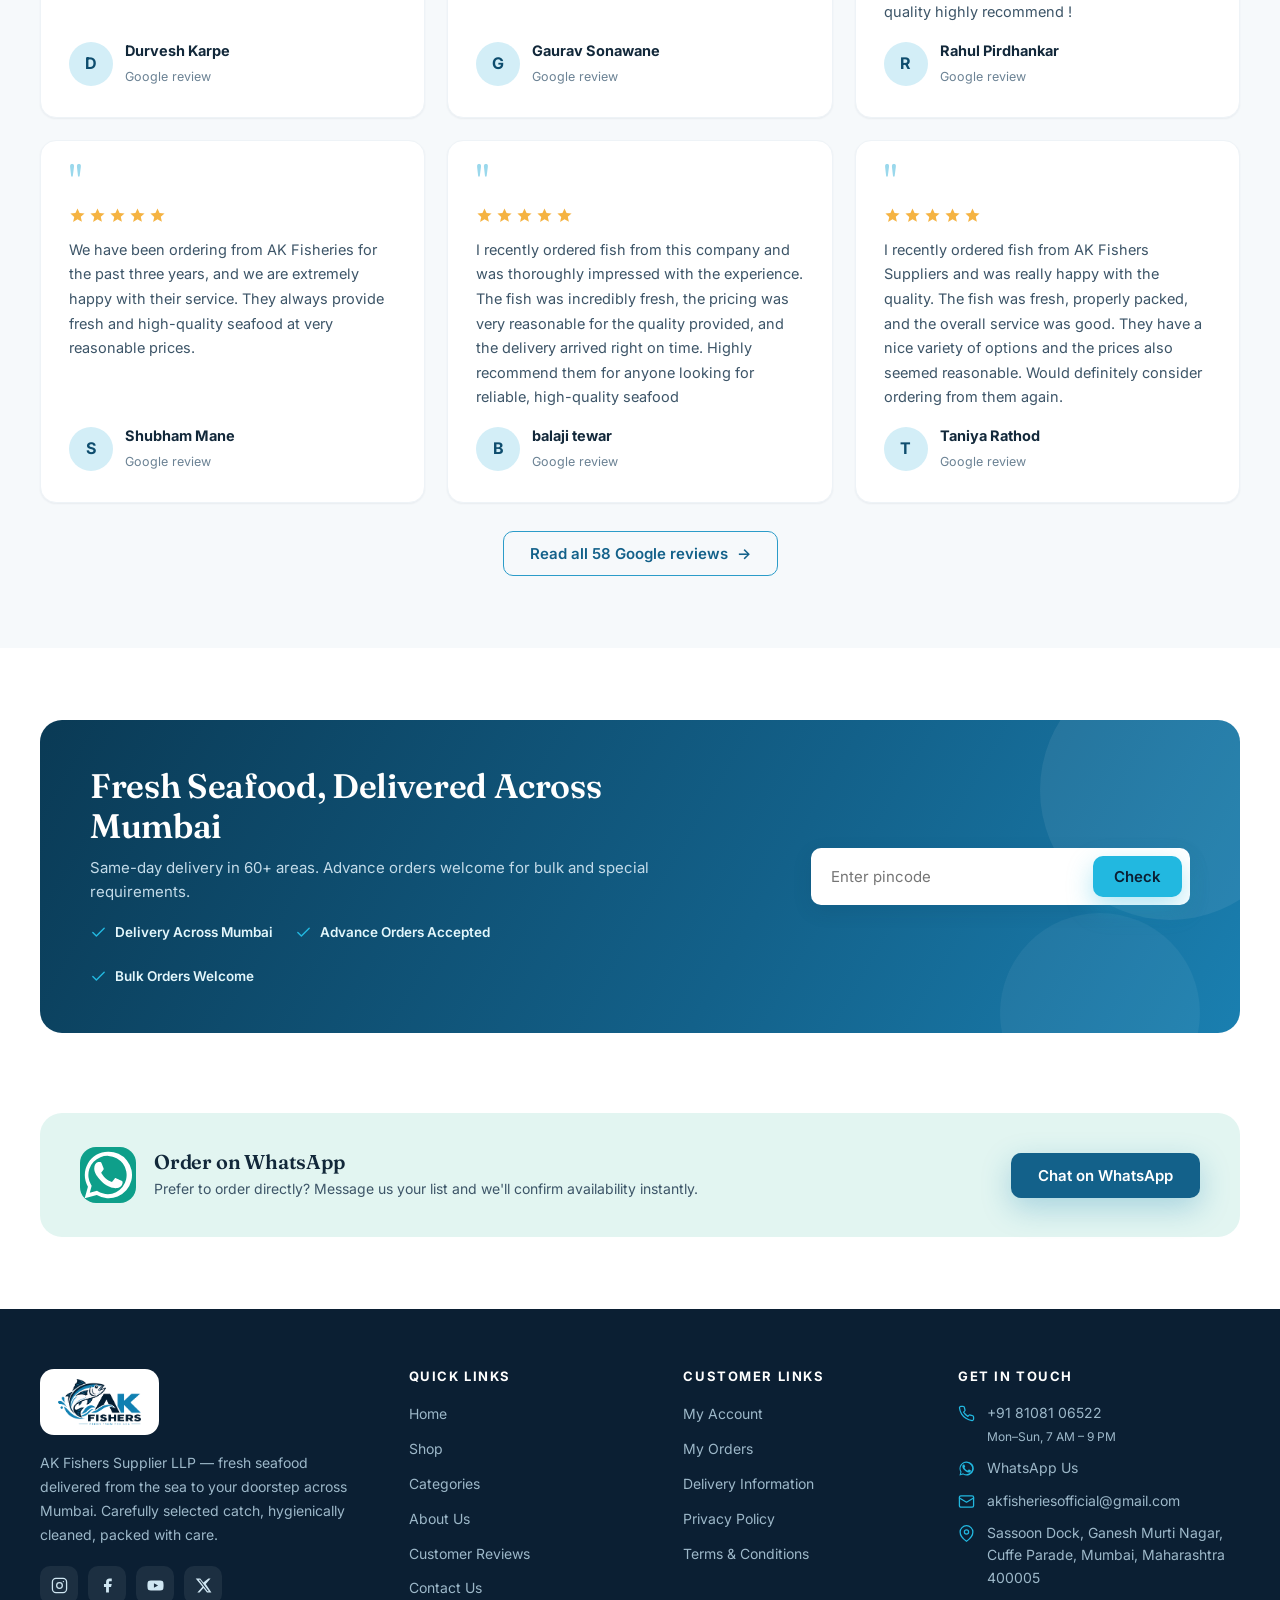
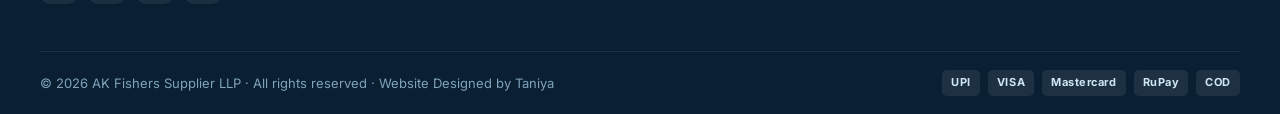
==== commit 95f015cb: "Redesign homepage hero banner - two-column hero: copy + CTAs on the left, a tilted photo composition" ====
--- a/index.html
+++ b/index.html
@@ -11,22 +11,22 @@
   <meta property="og:title" content="AK Fishers — Fresh Fish &amp; Seafood Delivery in Mumbai">
   <meta property="og:description" content="AK Fishers delivers fresh, hygienically cleaned fish and seafood across Mumbai. Pomfret, Surmai, Rawas, Prawns, Crabs &amp; more — Fresh From The Sea To Your Doorstep.">
   <meta property="og:url" content="https://akfishers.com/">
-  <meta property="og:image" content="https://akfishers.com/assets/images/og-image.png?v=24">
+  <meta property="og:image" content="https://akfishers.com/assets/images/og-image.png?v=27">
   <meta property="og:image:width" content="1200">
   <meta property="og:image:height" content="630">
   <meta name="twitter:card" content="summary_large_image">
   <meta name="twitter:title" content="AK Fishers — Fresh Fish &amp; Seafood Delivery in Mumbai">
   <meta name="twitter:description" content="AK Fishers delivers fresh, hygienically cleaned fish and seafood across Mumbai. Pomfret, Surmai, Rawas, Prawns, Crabs &amp; more — Fresh From The Sea To Your Doorstep.">
-  <meta name="twitter:image" content="https://akfishers.com/assets/images/og-image.png?v=24">
+  <meta name="twitter:image" content="https://akfishers.com/assets/images/og-image.png?v=27">
   <title>AK Fishers — Fresh Fish & Seafood Delivery in Mumbai</title>
   <meta name="description" content="AK Fishers delivers fresh, hygienically cleaned fish and seafood across Mumbai. Pomfret, Surmai, Rawas, Prawns, Crabs & more — Fresh From The Sea To Your Doorstep.">
-  <link rel="icon" type="image/png" href="/assets/images/favicon.png?v=24">
-  <link rel="apple-touch-icon" href="/assets/images/apple-touch-icon.png?v=24">
+  <link rel="icon" type="image/png" href="/assets/images/favicon.png?v=27">
+  <link rel="apple-touch-icon" href="/assets/images/apple-touch-icon.png?v=27">
   <link rel="preconnect" href="https://fonts.googleapis.com">
   <link rel="preconnect" href="https://fonts.gstatic.com" crossorigin>
   <link href="https://fonts.googleapis.com/css2?family=Fraunces:opsz,wght@9..144,500;9..144,600;9..144,700&family=Inter:wght@400;500;600;700;800&display=swap" rel="stylesheet">
-  <link rel="stylesheet" href="styles/shared.css?v=24">
-  <link rel="stylesheet" href="styles/home.css?v=24">
+  <link rel="stylesheet" href="styles/shared.css?v=27">
+  <link rel="stylesheet" href="styles/home.css?v=27">
   <script type="application/ld+json">
   {
     "@context": "https://schema.org",
@@ -80,7 +80,7 @@
       <div class="hero-bg">
         <img src="assets/images/sea.jpg" alt="Sea waves">
       </div>
-      <div class="container">
+      <div class="container hero-grid">
         <div class="hero-inner">
           <span class="hero-kicker">🐟 Mumbai's Trusted Seafood Delivery</span>
           <h1>Fresh Fish &amp; Seafood Delivered To Your <span class="accent">Doorstep</span></h1>
@@ -95,6 +95,18 @@
             <span class="ht"><svg viewBox="0 0 24 24" fill="none" stroke="currentColor" stroke-width="2" stroke-linecap="round" stroke-linejoin="round"><path d="M20 6L9 17l-5-5"/></svg> Quality Checked</span>
             <span class="ht"><svg viewBox="0 0 24 24" fill="none" stroke="currentColor" stroke-width="2" stroke-linecap="round" stroke-linejoin="round"><path d="M20 6L9 17l-5-5"/></svg> Home Delivery</span>
           </div>
+          <a class="hero-rating" href="/reviews" aria-label="Read our Google reviews">
+            <span class="hr-score">4.9</span>
+            <span class="hr-stars" aria-hidden="true">★★★★★</span>
+            <span class="hr-text">58 Google reviews</span>
+          </a>
+        </div>
+        <div class="hero-visual" aria-hidden="true">
+          <div class="hv-glow"></div>
+          <img class="hv-img hv-img--a" src="assets/images/products/crab.jpg?v=2" alt="" width="1000" height="750" fetchpriority="high">
+          <img class="hv-img hv-img--b" src="assets/images/products/prawns.jpg?v=2" alt="" width="1000" height="750">
+          <div class="hv-badge hv-badge--top"><b>Fresh Catch</b><span>Sassoon Dock → your kitchen</span></div>
+          <div class="hv-badge hv-badge--bottom"><b>Free delivery</b><span>on orders above ₹999</span></div>
         </div>
       </div>
       <div class="hero-stats">
@@ -315,9 +327,9 @@
 
   <footer class="site-footer"></footer>
 
-  <script src="scripts/products.js?v=24"></script>
-  <script src="scripts/reviews.js?v=24"></script>
-  <script src="scripts/app.js?v=24"></script>
+  <script src="scripts/products.js?v=27"></script>
+  <script src="scripts/reviews.js?v=27"></script>
+  <script src="scripts/app.js?v=27"></script>
   <script>
     /* ---------- Homepage render ---------- */
     (function () {
--- a/styles/shared.css
+++ b/styles/shared.css
@@ -413,21 +413,39 @@
 .hero { position: relative; background: var(--ocean-900); color: #fff; overflow: hidden; }
 .hero-bg { position: absolute; inset: 0; z-index: 0; }
 .hero-bg img { width: 100%; height: 100%; object-fit: cover; opacity: 0.42; }
-.hero-bg::after { content: ""; position: absolute; inset: 0; background: linear-gradient(100deg, rgba(6, 40, 61, 0.94) 0%, rgba(6, 40, 61, 0.78) 45%, rgba(6, 40, 61, 0.35) 100%); }
-.hero-inner { position: relative; z-index: 1; padding: 96px 0 110px; max-width: 660px; }
+.hero-bg::after { content: ""; position: absolute; inset: 0; background: radial-gradient(60% 70% at 78% 45%, rgba(34, 184, 224, 0.28), transparent 70%), linear-gradient(100deg, rgba(6, 40, 61, 0.95) 0%, rgba(6, 40, 61, 0.82) 50%, rgba(6, 40, 61, 0.55) 100%); }
+.hero-grid { position: relative; z-index: 1; display: grid; grid-template-columns: minmax(0, 1.05fr) minmax(0, 0.95fr); align-items: center; gap: 40px; }
+.hero-inner { position: relative; z-index: 1; padding: 88px 0 64px; max-width: 660px; }
 .hero .hero-kicker { display: inline-flex; align-items: center; gap: 8px; background: rgba(255,255,255,0.12); border: 1px solid rgba(255,255,255,0.22); padding: 7px 14px; border-radius: var(--r-pill); font-size: 12.5px; font-weight: 600; letter-spacing: 0.06em; color: #d3eef7; margin-bottom: 22px; backdrop-filter: blur(4px); }
 .hero h1 { font-size: clamp(34px, 5vw, 56px); color: #fff; line-height: 1.08; margin-bottom: 18px; }
 .hero h1 .accent { color: var(--aqua); }
 .hero p.lead { font-size: 17px; color: #c3dbe9; max-width: 540px; margin-bottom: 30px; }
 .hero-ctas { display: flex; gap: 14px; flex-wrap: wrap; margin-bottom: 44px; }
-.hero-trust { display: flex; gap: 26px; flex-wrap: wrap; }
-.hero-trust .ht { display: flex; align-items: center; gap: 10px; font-size: 13.5px; font-weight: 600; color: #d3eef7; }
+.hero-trust { display: flex; gap: 12px 20px; flex-wrap: wrap; }
+.hero-trust .ht { display: flex; align-items: center; gap: 8px; font-size: 13px; font-weight: 600; color: #d3eef7; }
 .hero-trust .ht svg { width: 20px; height: 20px; color: var(--aqua); flex-shrink: 0; }
-.hero-stats { position: absolute; right: 0; bottom: 0; z-index: 1; display: flex; gap: 0; background: rgba(255,255,255,0.08); backdrop-filter: blur(10px); border-radius: var(--r-lg) 0 0 0; border-top: 1px solid rgba(255,255,255,0.14); border-left: 1px solid rgba(255,255,255,0.14); }
-.hero-stats .hs { padding: 20px 30px; text-align: center; }
+.hero-stats { position: relative; z-index: 1; display: grid; grid-template-columns: repeat(4, 1fr); background: rgba(6, 40, 61, 0.55); backdrop-filter: blur(10px); border-top: 1px solid rgba(255,255,255,0.14); }
+.hero-stats .hs { padding: 18px 16px; text-align: center; }
 .hero-stats .hs + .hs { border-left: 1px solid rgba(255,255,255,0.14); }
 .hero-stats .hs b { display: block; font-family: var(--font-display); font-size: 26px; color: #fff; }
 .hero-stats .hs span { font-size: 12px; color: #a9c6d8; font-weight: 600; letter-spacing: 0.04em; }
+
+/* Hero: rating chip + visual */
+.hero-rating { display: inline-flex; align-items: center; gap: 10px; margin-top: 26px; padding: 8px 16px 8px 10px; border-radius: 999px; background: rgba(255,255,255,0.1); border: 1px solid rgba(255,255,255,0.22); color: #d3eef7; font-size: 13px; font-weight: 600; transition: background 0.18s ease; }
+.hero-rating:hover { background: rgba(255,255,255,0.18); }
+.hero-rating .hr-score { background: var(--aqua); color: var(--navy); font-weight: 800; border-radius: 999px; padding: 3px 10px; font-size: 13px; }
+.hero-rating .hr-stars { color: #f5b342; letter-spacing: 2px; font-size: 13px; }
+.hero-visual { position: relative; z-index: 1; min-height: 440px; }
+.hv-glow { position: absolute; inset: 8% 4% 8% 10%; border-radius: 50%; background: radial-gradient(circle, rgba(34,184,224,0.35), transparent 68%); filter: blur(18px); }
+.hv-img { position: absolute; height: auto; object-fit: cover; border-radius: 26px; border: 4px solid rgba(255,255,255,0.9); box-shadow: 0 24px 48px rgba(3, 22, 36, 0.45); background: var(--ocean-800); }
+.hv-img--a { width: 66%; aspect-ratio: 4 / 5; right: 2%; top: 4%; transform: rotate(3deg); }
+.hv-img--b { width: 52%; aspect-ratio: 1 / 1; left: 2%; bottom: 2%; transform: rotate(-4deg); }
+.hv-badge { position: absolute; display: flex; flex-direction: column; gap: 2px; padding: 11px 16px; border-radius: 14px; background: rgba(255,255,255,0.96); color: var(--navy); box-shadow: 0 14px 30px rgba(3, 22, 36, 0.35); }
+.hv-badge b { font-family: var(--font-display); font-size: 16px; }
+.hv-badge span { font-size: 12px; color: var(--muted); }
+.hv-badge--top { left: 0; top: 10%; }
+.hv-badge--bottom { right: 0; bottom: 6%; }
+@media (max-width: 1100px) { .hero-grid { grid-template-columns: 1fr; } .hero-visual { display: none; } .hero-inner { padding: 72px 0 56px; } }
 
 /* ---------- Freshness promise ---------- */
 .promise-grid { display: grid; grid-template-columns: repeat(4, 1fr); gap: 22px; }
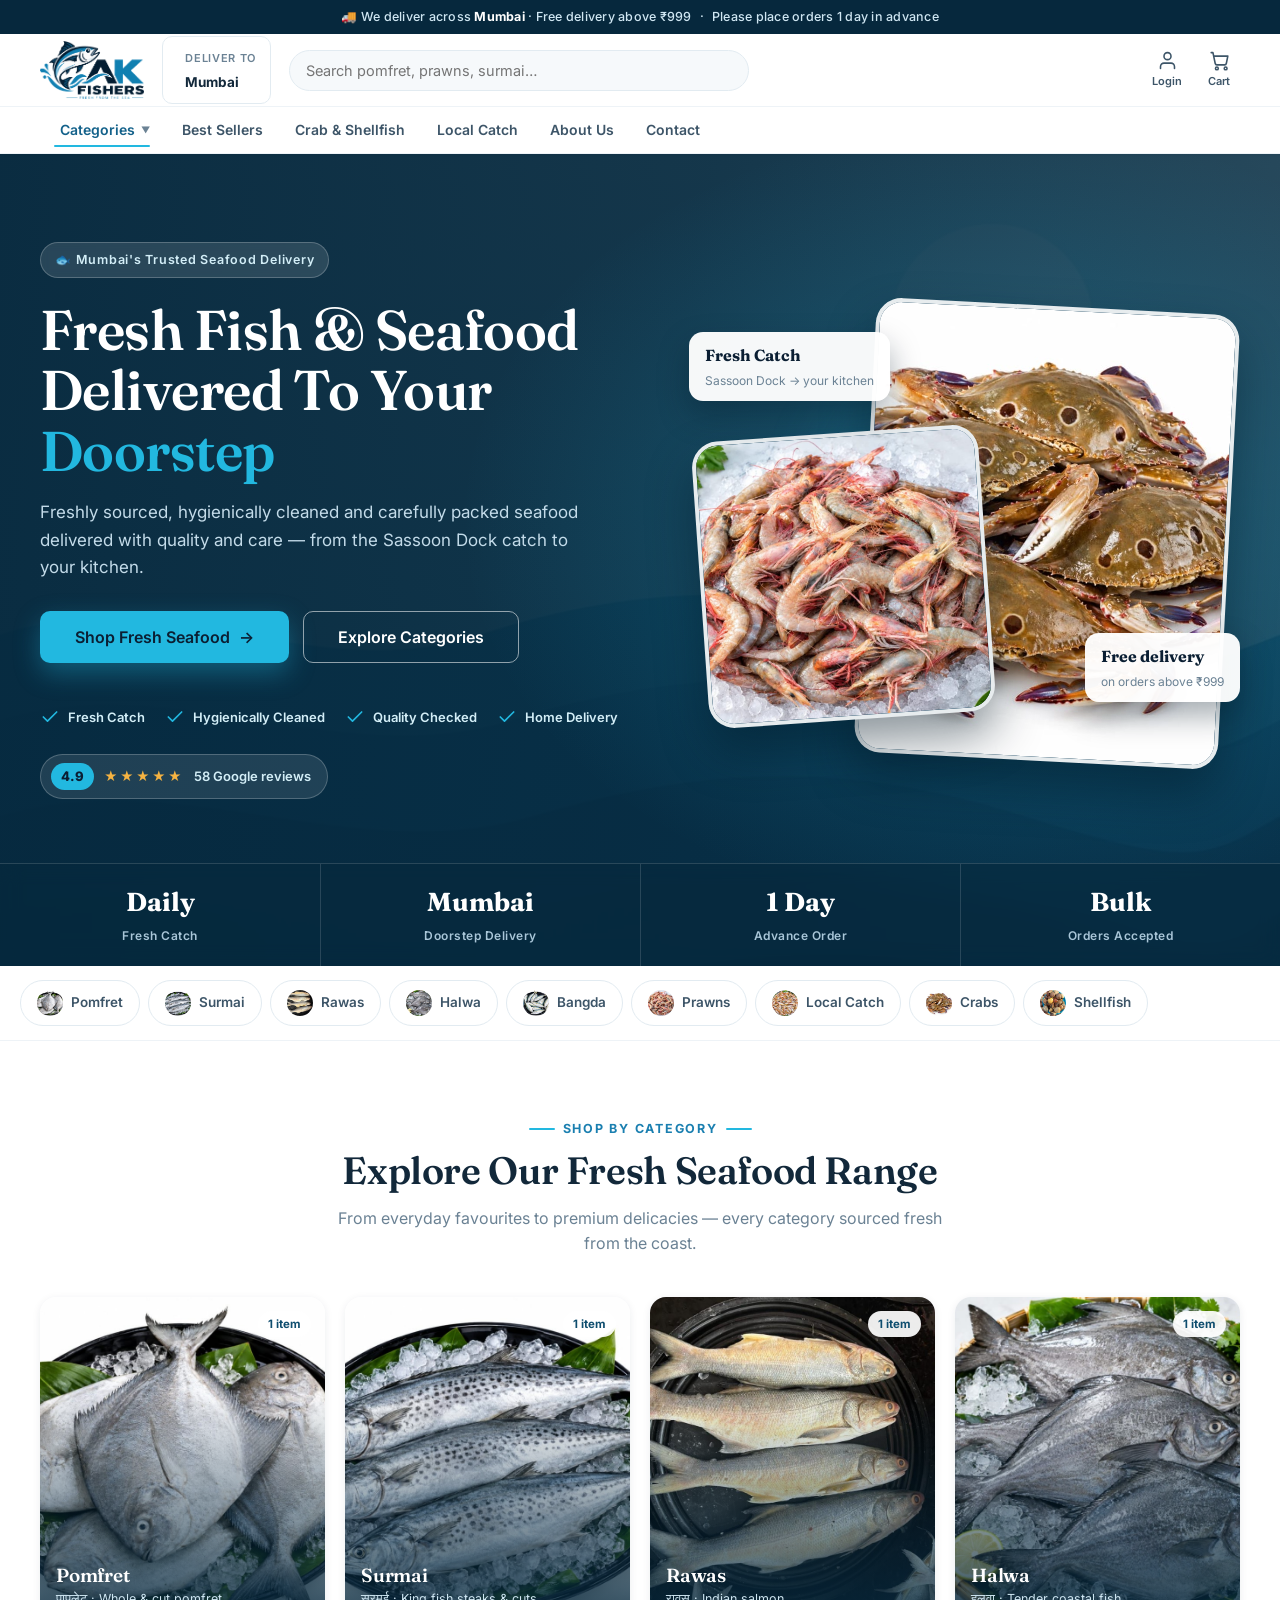
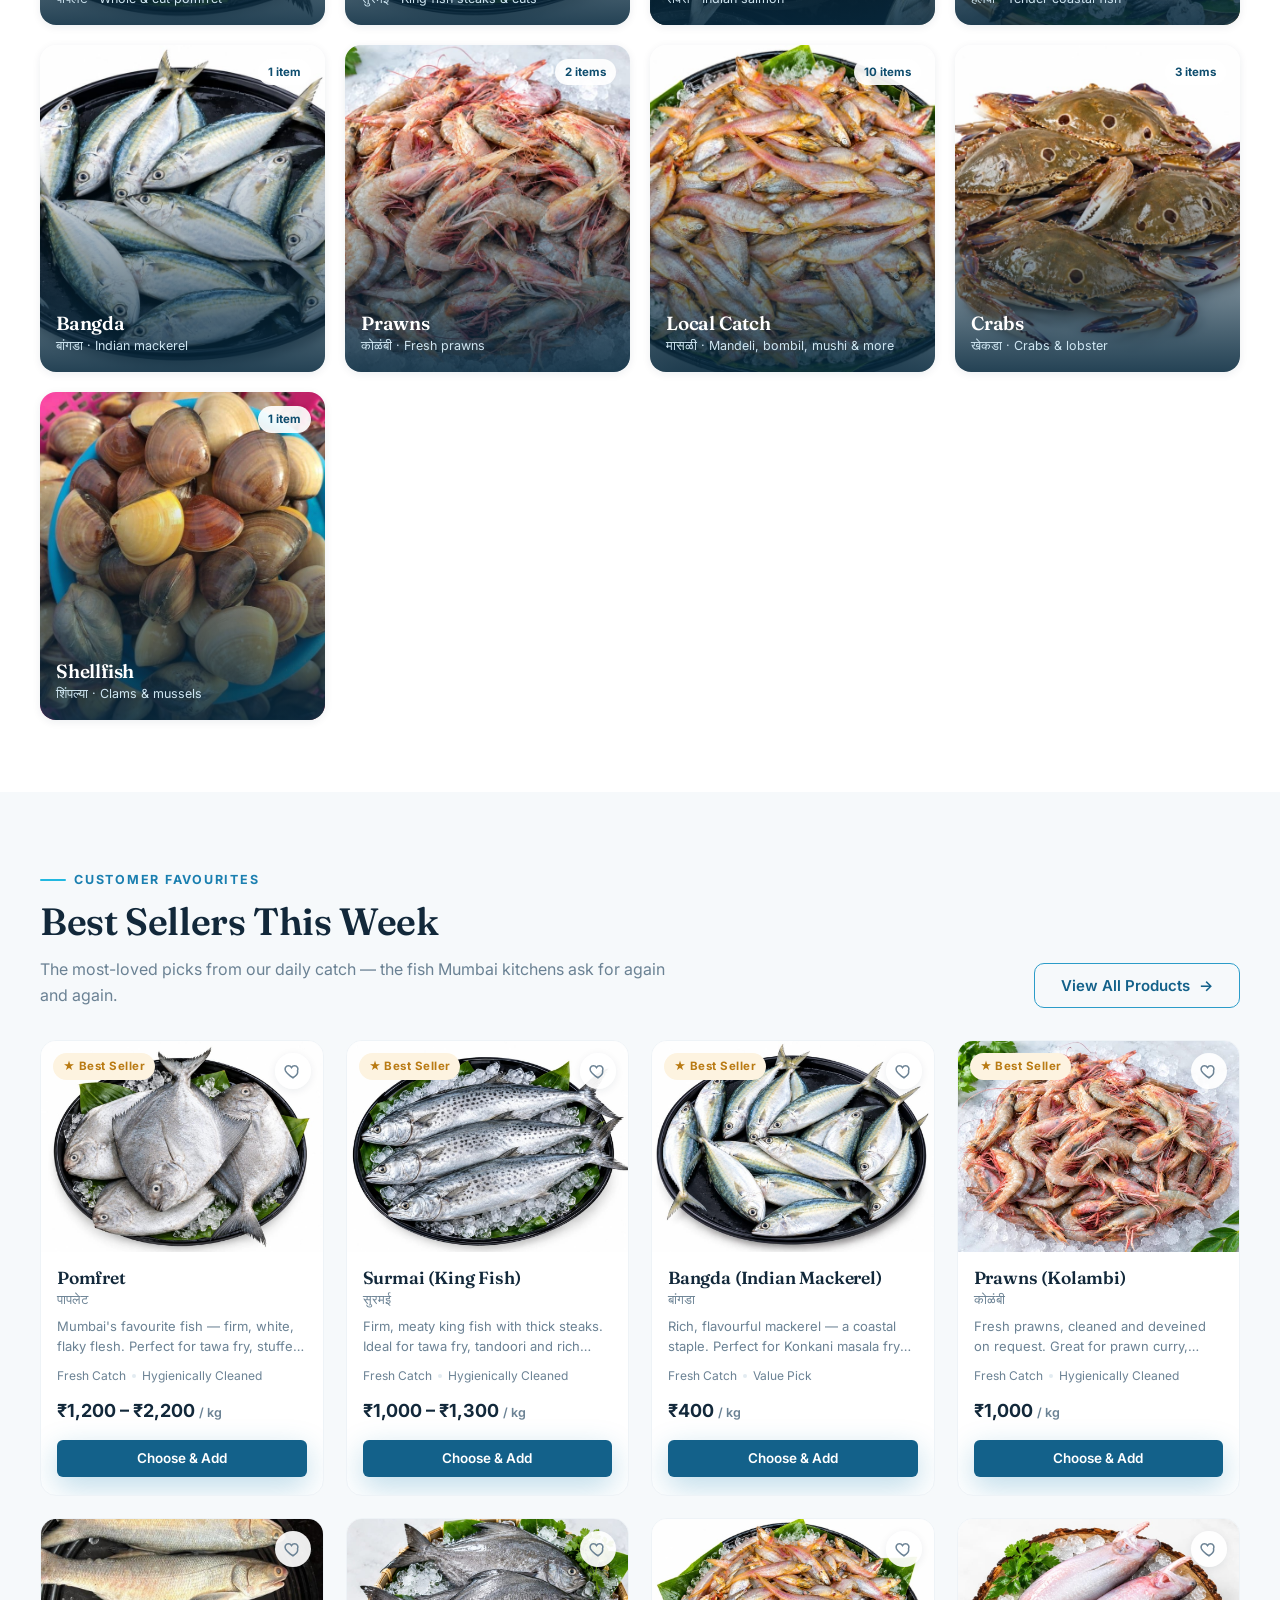
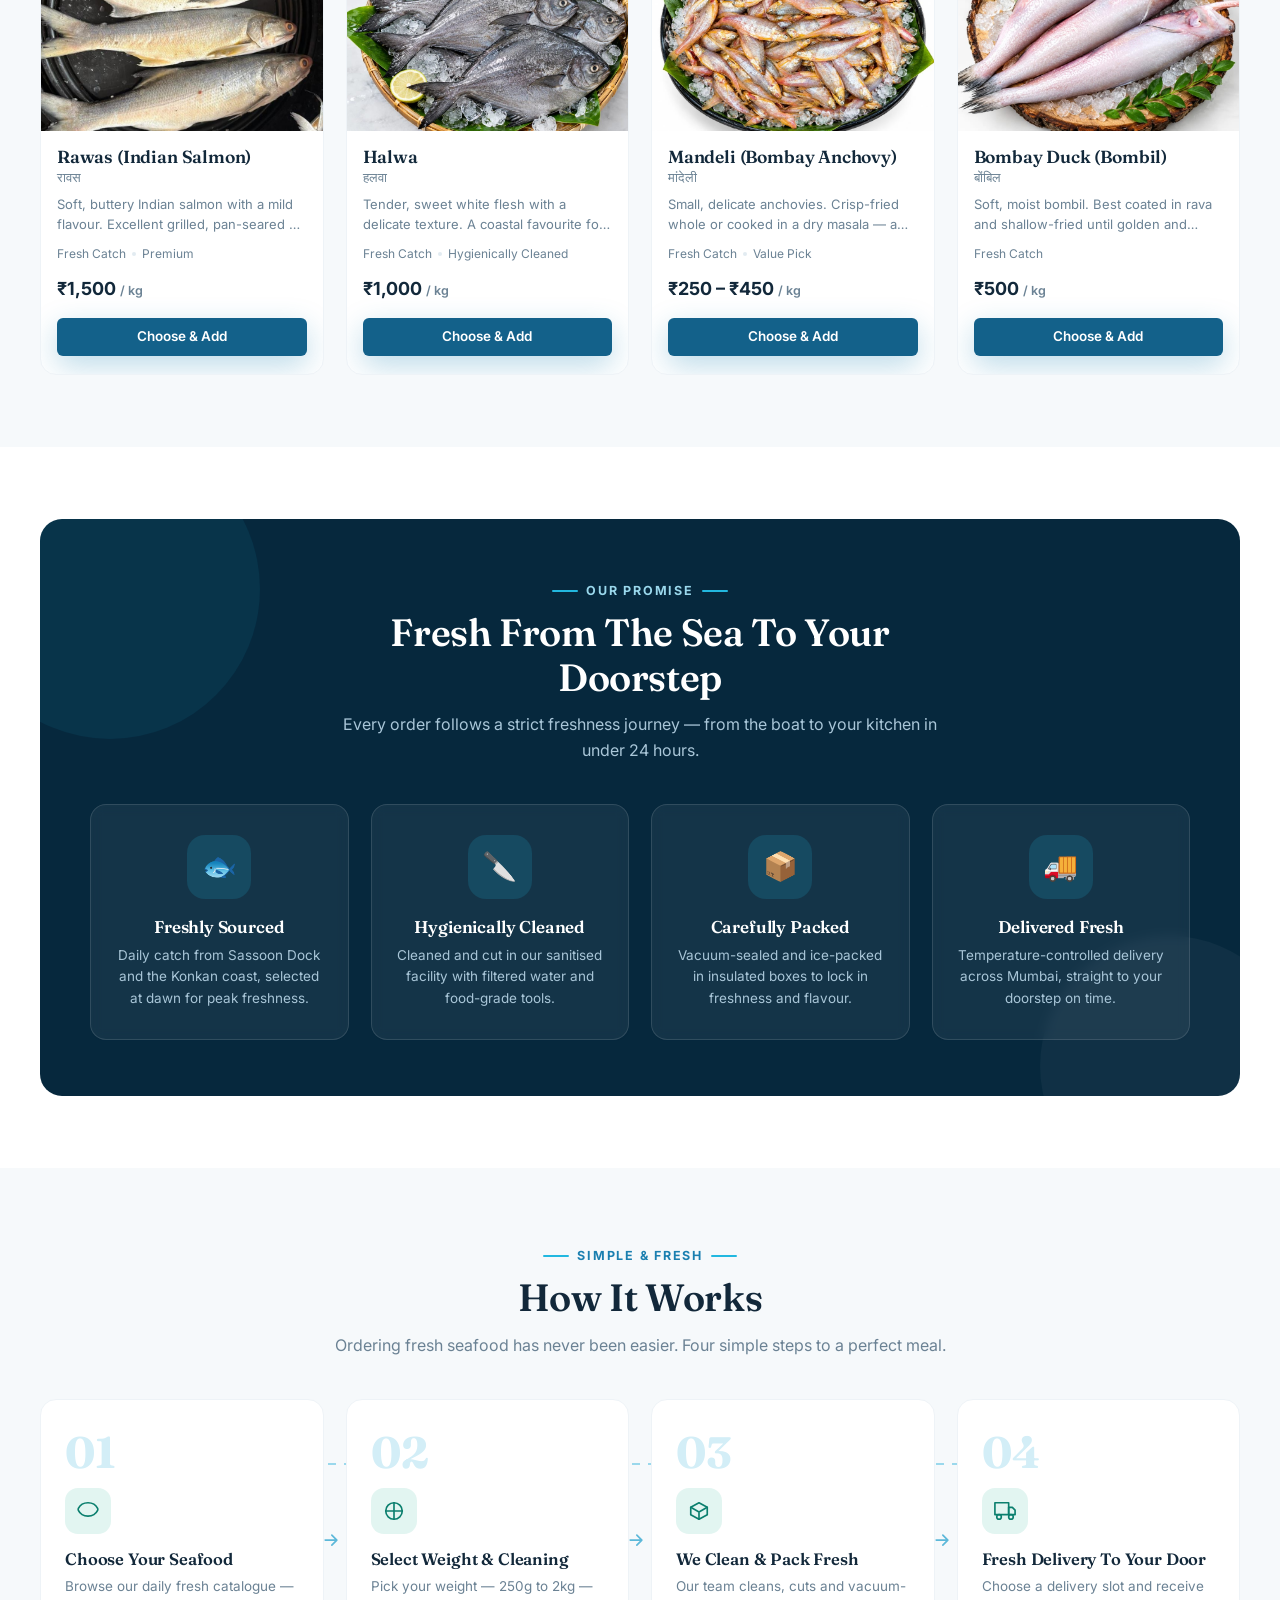
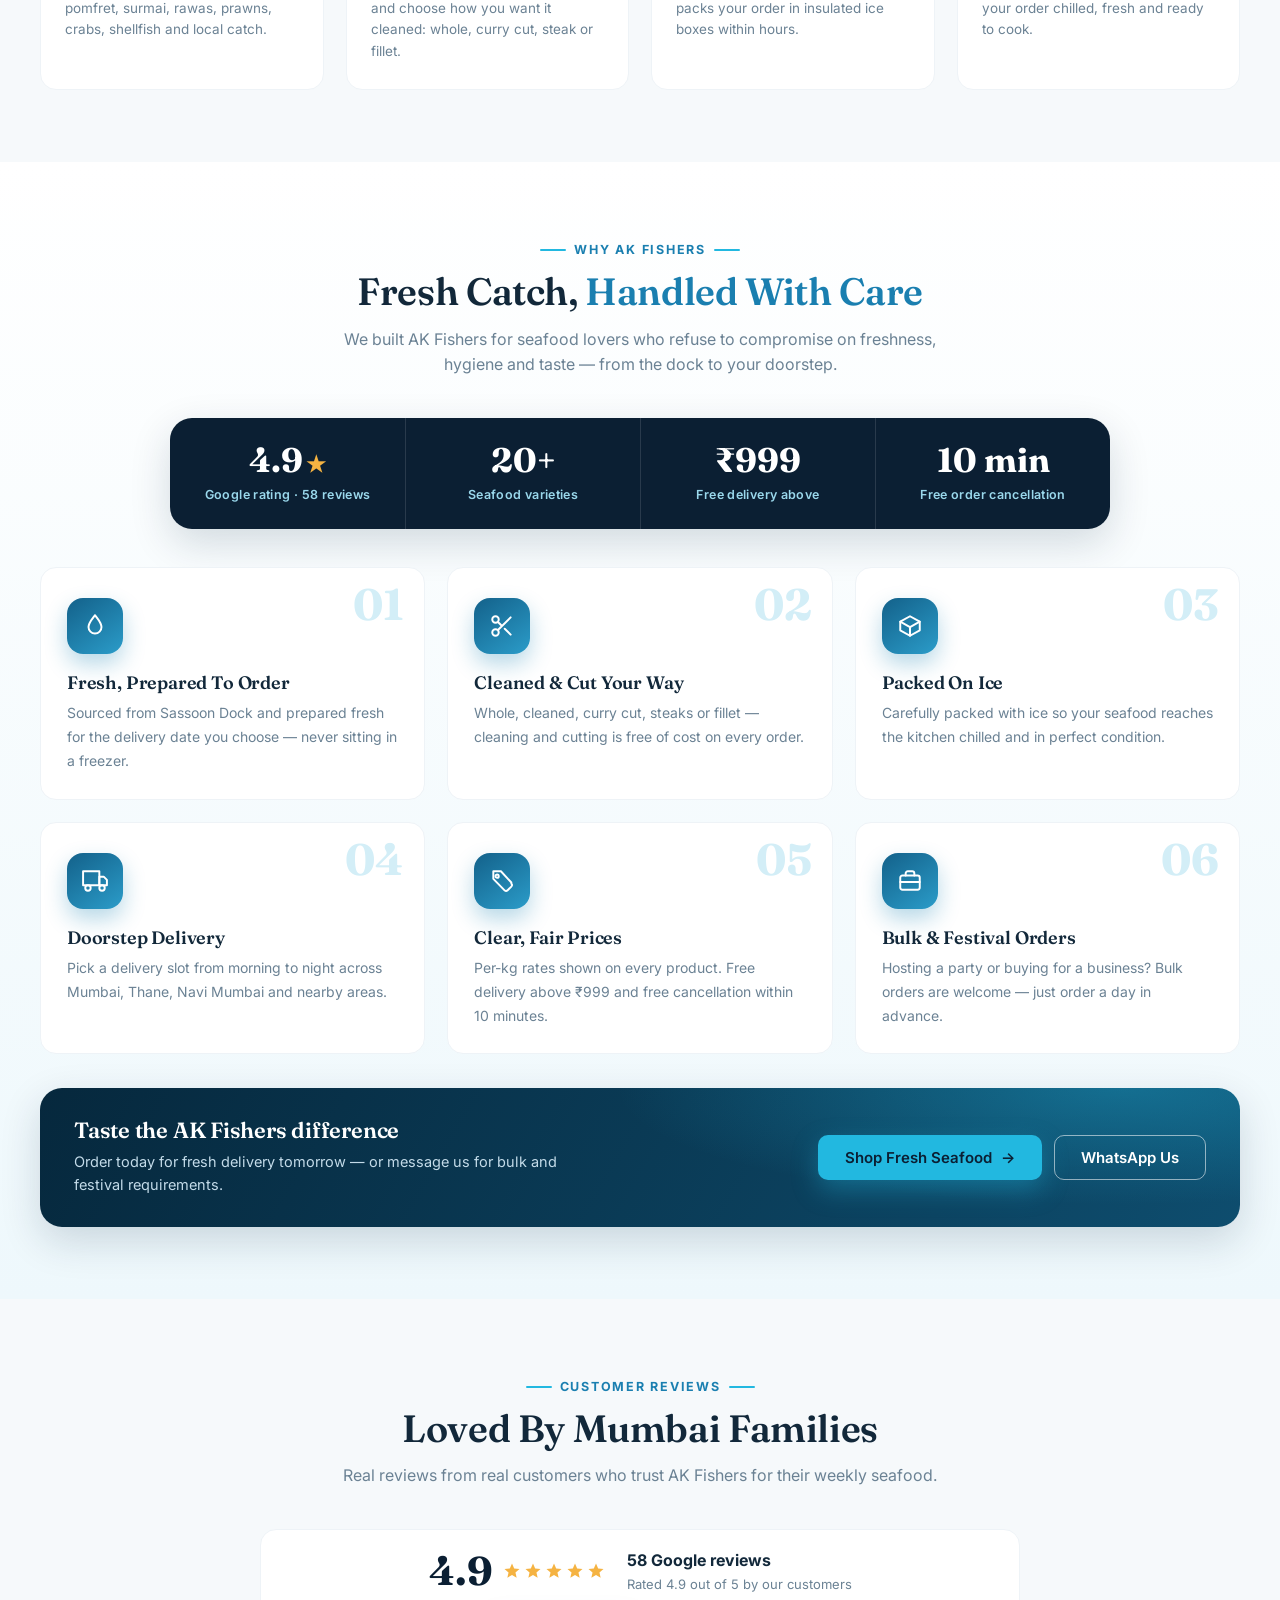
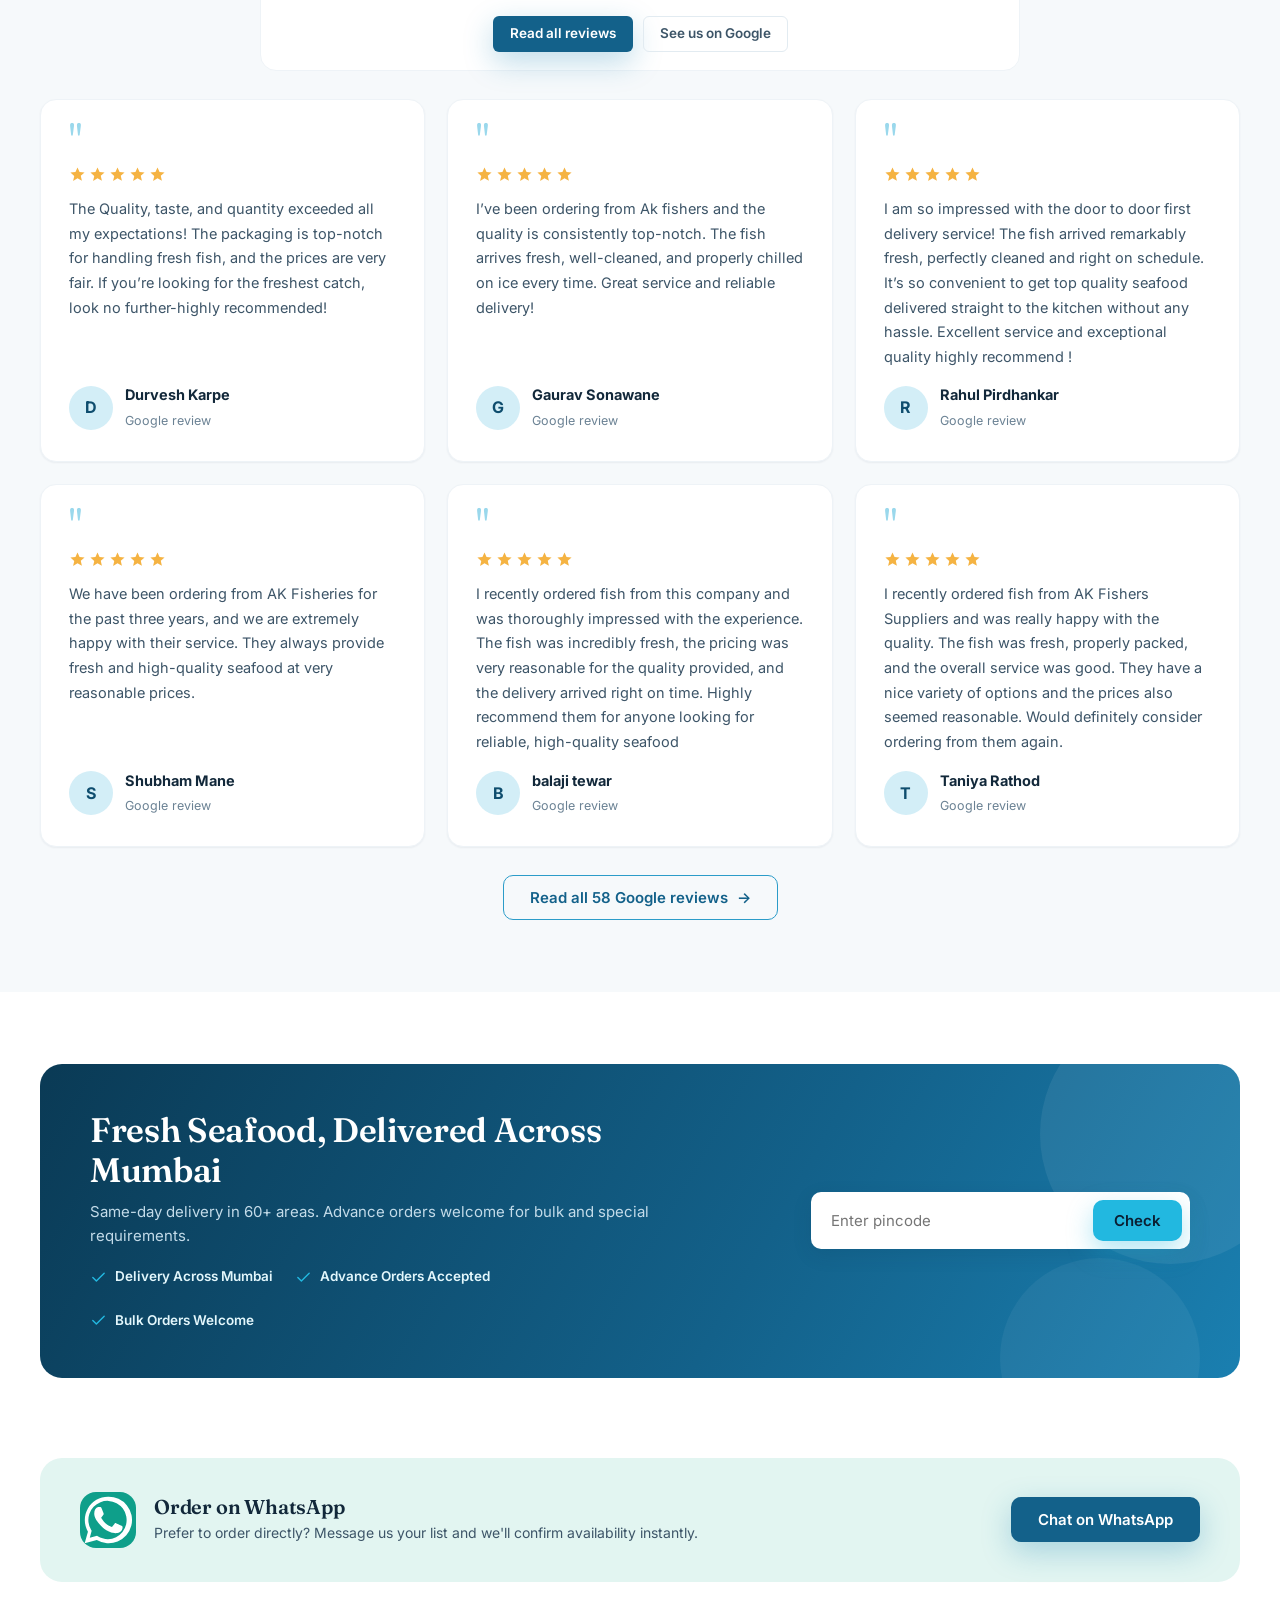
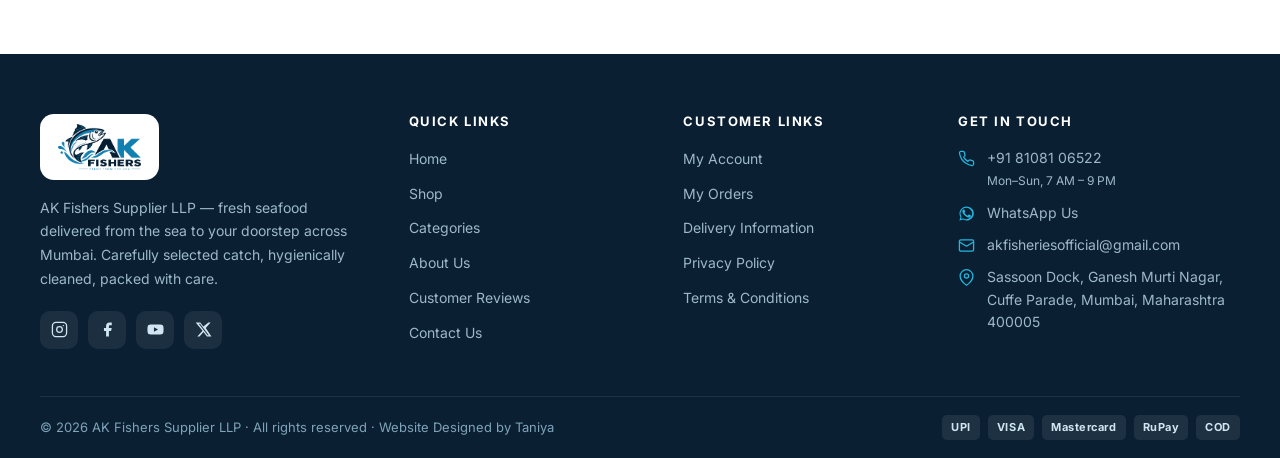
==== commit 2320b11e: "Redesign the Why AK Fishers section - centred header, dark stats bar (4.9 Google rating, 20+ varieti" ====
--- a/index.html
+++ b/index.html
@@ -11,22 +11,22 @@
   <meta property="og:title" content="AK Fishers — Fresh Fish &amp; Seafood Delivery in Mumbai">
   <meta property="og:description" content="AK Fishers delivers fresh, hygienically cleaned fish and seafood across Mumbai. Pomfret, Surmai, Rawas, Prawns, Crabs &amp; more — Fresh From The Sea To Your Doorstep.">
   <meta property="og:url" content="https://akfishers.com/">
-  <meta property="og:image" content="https://akfishers.com/assets/images/og-image.png?v=27">
+  <meta property="og:image" content="https://akfishers.com/assets/images/og-image.png?v=30">
   <meta property="og:image:width" content="1200">
   <meta property="og:image:height" content="630">
   <meta name="twitter:card" content="summary_large_image">
   <meta name="twitter:title" content="AK Fishers — Fresh Fish &amp; Seafood Delivery in Mumbai">
   <meta name="twitter:description" content="AK Fishers delivers fresh, hygienically cleaned fish and seafood across Mumbai. Pomfret, Surmai, Rawas, Prawns, Crabs &amp; more — Fresh From The Sea To Your Doorstep.">
-  <meta name="twitter:image" content="https://akfishers.com/assets/images/og-image.png?v=27">
+  <meta name="twitter:image" content="https://akfishers.com/assets/images/og-image.png?v=30">
   <title>AK Fishers — Fresh Fish & Seafood Delivery in Mumbai</title>
   <meta name="description" content="AK Fishers delivers fresh, hygienically cleaned fish and seafood across Mumbai. Pomfret, Surmai, Rawas, Prawns, Crabs & more — Fresh From The Sea To Your Doorstep.">
-  <link rel="icon" type="image/png" href="/assets/images/favicon.png?v=27">
-  <link rel="apple-touch-icon" href="/assets/images/apple-touch-icon.png?v=27">
+  <link rel="icon" type="image/png" href="/assets/images/favicon.png?v=30">
+  <link rel="apple-touch-icon" href="/assets/images/apple-touch-icon.png?v=30">
   <link rel="preconnect" href="https://fonts.googleapis.com">
   <link rel="preconnect" href="https://fonts.gstatic.com" crossorigin>
   <link href="https://fonts.googleapis.com/css2?family=Fraunces:opsz,wght@9..144,500;9..144,600;9..144,700&family=Inter:wght@400;500;600;700;800&display=swap" rel="stylesheet">
-  <link rel="stylesheet" href="styles/shared.css?v=27">
-  <link rel="stylesheet" href="styles/home.css?v=27">
+  <link rel="stylesheet" href="styles/shared.css?v=30">
+  <link rel="stylesheet" href="styles/home.css?v=30">
   <script type="application/ld+json">
   {
     "@context": "https://schema.org",
@@ -224,48 +224,68 @@
     </section>
 
     <!-- ================= WHY CHOOSE AK FISHERS ================= -->
-    <section class="section">
-      <div class="container">
-        <div class="why-split">
-          <div class="why-media">
-            <img src="assets/images/sea.jpg" alt="Hygienically handled seafood">
-            <div class="wm-badge">
-              <span class="wmb-icon"><svg viewBox="0 0 24 24" fill="none" stroke="currentColor" stroke-width="1.8" stroke-linecap="round" stroke-linejoin="round"><path d="M12 22s8-3.5 8-10V5l-8-3-8 3v7c0 6.5 8 10 8 10z"/><path d="M9 12l2 2 4-4"/></svg></span>
-              <span><b>Hygienically Cleaned</b><span>Filtered water · food-grade tools</span></span>
-            </div>
-          </div>
+    <section class="section why-section" id="why">
+      <div class="container">
+        <div class="section-head section-head--center">
+          <span class="eyebrow">Why AK Fishers</span>
+          <h2>Fresh Catch, <span class="wy-accent">Handled With Care</span></h2>
+          <p>We built AK Fishers for seafood lovers who refuse to compromise on freshness, hygiene and taste — from the dock to your doorstep.</p>
+        </div>
+
+        <div class="wy-stats">
+          <div class="wy-stat"><b>4.9<small>★</small></b><span>Google rating · 58 reviews</span></div>
+          <div class="wy-stat"><b id="wyVarieties">20+</b><span>Seafood varieties</span></div>
+          <div class="wy-stat"><b>₹999</b><span>Free delivery above</span></div>
+          <div class="wy-stat"><b>10 min</b><span>Free order cancellation</span></div>
+        </div>
+
+        <div class="wy-grid">
+              <div class="wy-card" style="--d:0ms">
+                <span class="wy-num">01</span>
+                <span class="wy-icon"><svg viewBox="0 0 24 24" fill="none" stroke="currentColor" stroke-width="1.8" stroke-linecap="round" stroke-linejoin="round"><path d="M12 2c3 4 6 7 6 11a6 6 0 0 1-12 0c0-4 3-7 6-11z"/></svg></span>
+                <h3>Fresh, Prepared To Order</h3>
+                <p>Sourced from Sassoon Dock and prepared fresh for the delivery date you choose — never sitting in a freezer.</p>
+              </div>
+              <div class="wy-card" style="--d:70ms">
+                <span class="wy-num">02</span>
+                <span class="wy-icon"><svg viewBox="0 0 24 24" fill="none" stroke="currentColor" stroke-width="1.8" stroke-linecap="round" stroke-linejoin="round"><path d="M20 4L8.5 15.5M14.5 14.5L20 20M8.5 8.5L12 12"/><circle cx="6" cy="6" r="3"/><circle cx="6" cy="18" r="3"/></svg></span>
+                <h3>Cleaned &amp; Cut Your Way</h3>
+                <p>Whole, cleaned, curry cut, steaks or fillet — cleaning and cutting is free of cost on every order.</p>
+              </div>
+              <div class="wy-card" style="--d:140ms">
+                <span class="wy-num">03</span>
+                <span class="wy-icon"><svg viewBox="0 0 24 24" fill="none" stroke="currentColor" stroke-width="1.8" stroke-linecap="round" stroke-linejoin="round"><path d="M21 8l-9-5-9 5v8l9 5 9-5V8z"/><path d="M3 8l9 5 9-5M12 13v8"/></svg></span>
+                <h3>Packed On Ice</h3>
+                <p>Carefully packed with ice so your seafood reaches the kitchen chilled and in perfect condition.</p>
+              </div>
+              <div class="wy-card" style="--d:210ms">
+                <span class="wy-num">04</span>
+                <span class="wy-icon"><svg viewBox="0 0 24 24" fill="none" stroke="currentColor" stroke-width="1.8" stroke-linecap="round" stroke-linejoin="round"><path d="M1 3h15v13H1z"/><path d="M16 8h4l3 3v5h-7V8z"/><circle cx="5.5" cy="18.5" r="2.5"/><circle cx="18.5" cy="18.5" r="2.5"/></svg></span>
+                <h3>Doorstep Delivery</h3>
+                <p>Pick a delivery slot from morning to night across Mumbai, Thane, Navi Mumbai and nearby areas.</p>
+              </div>
+              <div class="wy-card" style="--d:280ms">
+                <span class="wy-num">05</span>
+                <span class="wy-icon"><svg viewBox="0 0 24 24" fill="none" stroke="currentColor" stroke-width="1.8" stroke-linecap="round" stroke-linejoin="round"><path d="M20.6 13.4L11 3H4v7l10.4 10.6a2 2 0 0 0 2.8 0l3.4-3.4a2 2 0 0 0 0-2.8z"/><circle cx="7.5" cy="7.5" r="1.5"/></svg></span>
+                <h3>Clear, Fair Prices</h3>
+                <p>Per-kg rates shown on every product. Free delivery above ₹999 and free cancellation within 10 minutes.</p>
+              </div>
+              <div class="wy-card" style="--d:350ms">
+                <span class="wy-num">06</span>
+                <span class="wy-icon"><svg viewBox="0 0 24 24" fill="none" stroke="currentColor" stroke-width="1.8" stroke-linecap="round" stroke-linejoin="round"><rect x="3" y="7" width="18" height="13" rx="2"/><path d="M8 7V5a2 2 0 0 1 2-2h4a2 2 0 0 1 2 2v2M3 13h18"/></svg></span>
+                <h3>Bulk &amp; Festival Orders</h3>
+                <p>Hosting a party or buying for a business? Bulk orders are welcome — just order a day in advance.</p>
+              </div>
+        </div>
+
+        <div class="wy-cta">
           <div>
-            <div class="section-head">
-              <span class="eyebrow">Why AK Fishers</span>
-              <h2>Why Choose AK Fishers?</h2>
-              <p>We built AK Fishers for seafood lovers who refuse to compromise on freshness, hygiene and taste.</p>
-            </div>
-            <div class="why-grid">
-              <div class="why-card">
-                <span class="wc-icon"><svg viewBox="0 0 24 24" fill="none" stroke="currentColor" stroke-width="1.8" stroke-linecap="round" stroke-linejoin="round"><path d="M12 3C7 3 3.2 5.6 1.5 9.2c-.3.7-.3 1.5 0 2.2C3.2 15 7 17.6 12 17.6s8.8-2.6 10.5-6.2c.3-.7.3-1.5 0-2.2C20.8 5.6 17 3 12 3z"/></svg></span>
-                <div><h3>Premium Quality Seafood</h3><p>Hand-picked catch graded for size, texture and freshness before it reaches you.</p></div>
-              </div>
-              <div class="why-card">
-                <span class="wc-icon"><svg viewBox="0 0 24 24" fill="none" stroke="currentColor" stroke-width="1.8" stroke-linecap="round" stroke-linejoin="round"><path d="M12 2v20M4 6l16 12M20 6L4 18"/></svg></span>
-                <div><h3>Fresh Daily Sourcing</h3><p>Direct from the Sassoon Dock auction at dawn — no middlemen, no cold storage delays.</p></div>
-              </div>
-              <div class="why-card">
-                <span class="wc-icon"><svg viewBox="0 0 24 24" fill="none" stroke="currentColor" stroke-width="1.8" stroke-linecap="round" stroke-linejoin="round"><path d="M3 17l13.5-13.5a3.5 3.5 0 0 1 5 5L8 22H3v-5z"/></svg></span>
-                <div><h3>Hygienic Cleaning</h3><p>Cleaned with filtered water in a sanitised facility, exactly to your cutting preference.</p></div>
-              </div>
-              <div class="why-card">
-                <span class="wc-icon"><svg viewBox="0 0 24 24" fill="none" stroke="currentColor" stroke-width="1.8" stroke-linecap="round" stroke-linejoin="round"><path d="M21 8l-9-5-9 5v8l9 5 9-5V8z"/><path d="M3 8l9 5 9-5M12 13v8"/></svg></span>
-                <div><h3>Expert Packaging</h3><p>Vacuum-sealed and ice-packed in food-grade insulated boxes for zero leakage.</p></div>
-              </div>
-              <div class="why-card">
-                <span class="wc-icon"><svg viewBox="0 0 24 24" fill="none" stroke="currentColor" stroke-width="1.8" stroke-linecap="round" stroke-linejoin="round"><path d="M1 3h15v13H1z"/><path d="M16 8h4l3 3v5h-7V8z"/><circle cx="5.5" cy="18.5" r="2.5"/><circle cx="18.5" cy="18.5" r="2.5"/></svg></span>
-                <div><h3>Convenient Home Delivery</h3><p>Choose your delivery slot — morning or evening — across 60+ Mumbai areas.</p></div>
-              </div>
-              <div class="why-card">
-                <span class="wc-icon"><svg viewBox="0 0 24 24" fill="none" stroke="currentColor" stroke-width="1.8" stroke-linecap="round" stroke-linejoin="round"><path d="M12 22s8-3.5 8-10V5l-8-3-8 3v7c0 6.5 8 10 8 10z"/><path d="M9 12l2 2 4-4"/></svg></span>
-                <div><h3>Trusted Local Supplier</h3><p>A registered Mumbai seafood supplier (AK Fishers Supplier LLP) with top-rated Google reviews for freshness and hygiene.</p></div>
-              </div>
-            </div>
+            <h3>Taste the AK Fishers difference</h3>
+            <p>Order today for fresh delivery tomorrow — or message us for bulk and festival requirements.</p>
+          </div>
+          <div class="wy-cta-btns">
+            <a class="btn btn--aqua" href="/shop">Shop Fresh Seafood <span>→</span></a>
+            <a class="btn btn--outline-light" href="https://wa.me/918108106522?text=Hi%20AK%20Fishers%2C%20I%20would%20like%20to%20place%20a%20bulk%20order." target="_blank" rel="noopener">WhatsApp Us</a>
           </div>
         </div>
       </div>
@@ -327,9 +347,9 @@
 
   <footer class="site-footer"></footer>
 
-  <script src="scripts/products.js?v=27"></script>
-  <script src="scripts/reviews.js?v=27"></script>
-  <script src="scripts/app.js?v=27"></script>
+  <script src="scripts/products.js?v=30"></script>
+  <script src="scripts/reviews.js?v=30"></script>
+  <script src="scripts/app.js?v=30"></script>
   <script>
     /* ---------- Homepage render ---------- */
     (function () {
@@ -356,6 +376,22 @@
         }
         bs.innerHTML = best.slice(0, 8).map(akfProductCardHTML).join("");
       }
+
+      // Why section: live variety count + reveal on scroll
+      var wv = document.getElementById("wyVarieties");
+      if (wv) wv.textContent = (Math.floor(AKF_PRODUCTS.length / 10) * 10) + "+";
+      var wyEls = document.querySelectorAll(".wy-card, .wy-stat, .wy-cta");
+      function wyReveal() {
+        var vh = window.innerHeight || document.documentElement.clientHeight;
+        wyEls.forEach(function (el) {
+          if (el.classList.contains("wy-hide") && el.getBoundingClientRect().top < vh * 0.92) el.classList.remove("wy-hide");
+        });
+      }
+      wyEls.forEach(function (el) { el.classList.add("wy-hide"); });
+      window.addEventListener("scroll", wyReveal, { passive: true });
+      window.addEventListener("resize", wyReveal);
+      wyReveal();
+      setTimeout(function () { wyEls.forEach(function (el) { el.classList.remove("wy-hide"); }); }, 6000);   // safety net
 
       // Google reviews: rating summary + a featured selection (full list on /reviews)
       var tg = document.getElementById("testiGrid");
--- a/styles/home.css
+++ b/styles/home.css
@@ -75,4 +75,32 @@
 @media (max-width: 640px) {
   .promise-band { border-radius: var(--r-lg); }
   .app-strip { padding: 26px 22px; }
-}+}
+/* ---------- Why AK Fishers ---------- */
+.why-section { background: linear-gradient(180deg, #fff 0%, var(--ocean-50) 100%); }
+.wy-accent { color: var(--ocean-500); }
+.wy-stats { display: grid; grid-template-columns: repeat(4, 1fr); max-width: 940px; margin: 0 auto 38px; background: var(--navy); border-radius: var(--r-xl); box-shadow: var(--shadow-lg); overflow: hidden; }
+.wy-stat { padding: 24px 16px; text-align: center; color: #fff; }
+.wy-stat + .wy-stat { border-left: 1px solid rgba(255,255,255,0.12); }
+.wy-stat b { display: block; font-family: var(--font-display); font-size: 34px; line-height: 1.1; color: #fff; }
+.wy-stat b small { font-size: 22px; color: #f5b342; margin-left: 3px; }
+.wy-stat span { display: block; margin-top: 6px; font-size: 12.5px; font-weight: 600; letter-spacing: 0.03em; color: var(--ocean-200); }
+.wy-grid { display: grid; grid-template-columns: repeat(3, 1fr); gap: 22px; }
+.wy-card { position: relative; background: #fff; border: 1px solid var(--line-soft); border-radius: var(--r-lg); padding: 30px 26px 26px; overflow: hidden; }
+.wy-card::before { content: ""; position: absolute; left: 0; top: 0; height: 4px; width: 0; background: linear-gradient(90deg, var(--ocean-500), var(--aqua)); transition: width 0.35s ease; }
+.wy-card:hover { transform: translateY(-6px); box-shadow: var(--shadow-lg); border-color: var(--ocean-200); }
+.wy-card:hover::before { width: 100%; }
+.wy-num { position: absolute; right: 20px; top: 14px; font-family: var(--font-display); font-size: 44px; font-weight: 700; color: var(--ocean-100); line-height: 1; }
+.wy-icon { width: 56px; height: 56px; border-radius: 16px; display: grid; place-items: center; color: #fff; background: linear-gradient(145deg, var(--ocean-600), var(--ocean-400)); box-shadow: 0 10px 22px rgba(18, 127, 176, 0.3); margin-bottom: 18px; position: relative; }
+.wy-icon svg { width: 26px; height: 26px; }
+.wy-card h3 { font-size: 18px; margin-bottom: 8px; position: relative; }
+.wy-card p { font-size: 14px; color: var(--muted); line-height: 1.7; position: relative; }
+.wy-cta { margin-top: 34px; display: flex; align-items: center; justify-content: space-between; gap: 24px; flex-wrap: wrap; padding: 30px 34px; border-radius: var(--r-xl); color: #fff; background: radial-gradient(60% 120% at 90% 0%, rgba(34, 184, 224, 0.35), transparent 70%), linear-gradient(120deg, var(--ocean-900), var(--ocean-700)); box-shadow: var(--shadow-lg); }
+.wy-cta h3 { color: #fff; font-size: 22px; margin-bottom: 6px; }
+.wy-cta p { color: #c3dbe9; font-size: 14.5px; max-width: 520px; }
+.wy-cta-btns { display: flex; gap: 12px; flex-wrap: wrap; }
+.wy-card, .wy-stat, .wy-cta { transition: transform 0.25s ease, box-shadow 0.25s ease, border-color 0.25s ease, opacity 0.6s ease; }
+.wy-hide { opacity: 0; transform: translateY(18px); }
+@media (max-width: 900px) { .wy-grid { grid-template-columns: repeat(2, 1fr); } .wy-stats { grid-template-columns: repeat(2, 1fr); } .wy-stat:nth-child(3) { border-left: 0; } .wy-stat:nth-child(n+3) { border-top: 1px solid rgba(255,255,255,0.12); } }
+@media (max-width: 640px) { .wy-grid { grid-template-columns: 1fr; } .wy-card { padding: 24px 20px 22px; } .wy-stat b { font-size: 28px; } .wy-cta { padding: 24px 20px; } .wy-cta-btns, .wy-cta-btns .btn { width: 100%; } }
+@media (prefers-reduced-motion: reduce) { .wy-hide { opacity: 1; transform: none; } .wy-card, .wy-stat, .wy-cta { transition: none; } }
